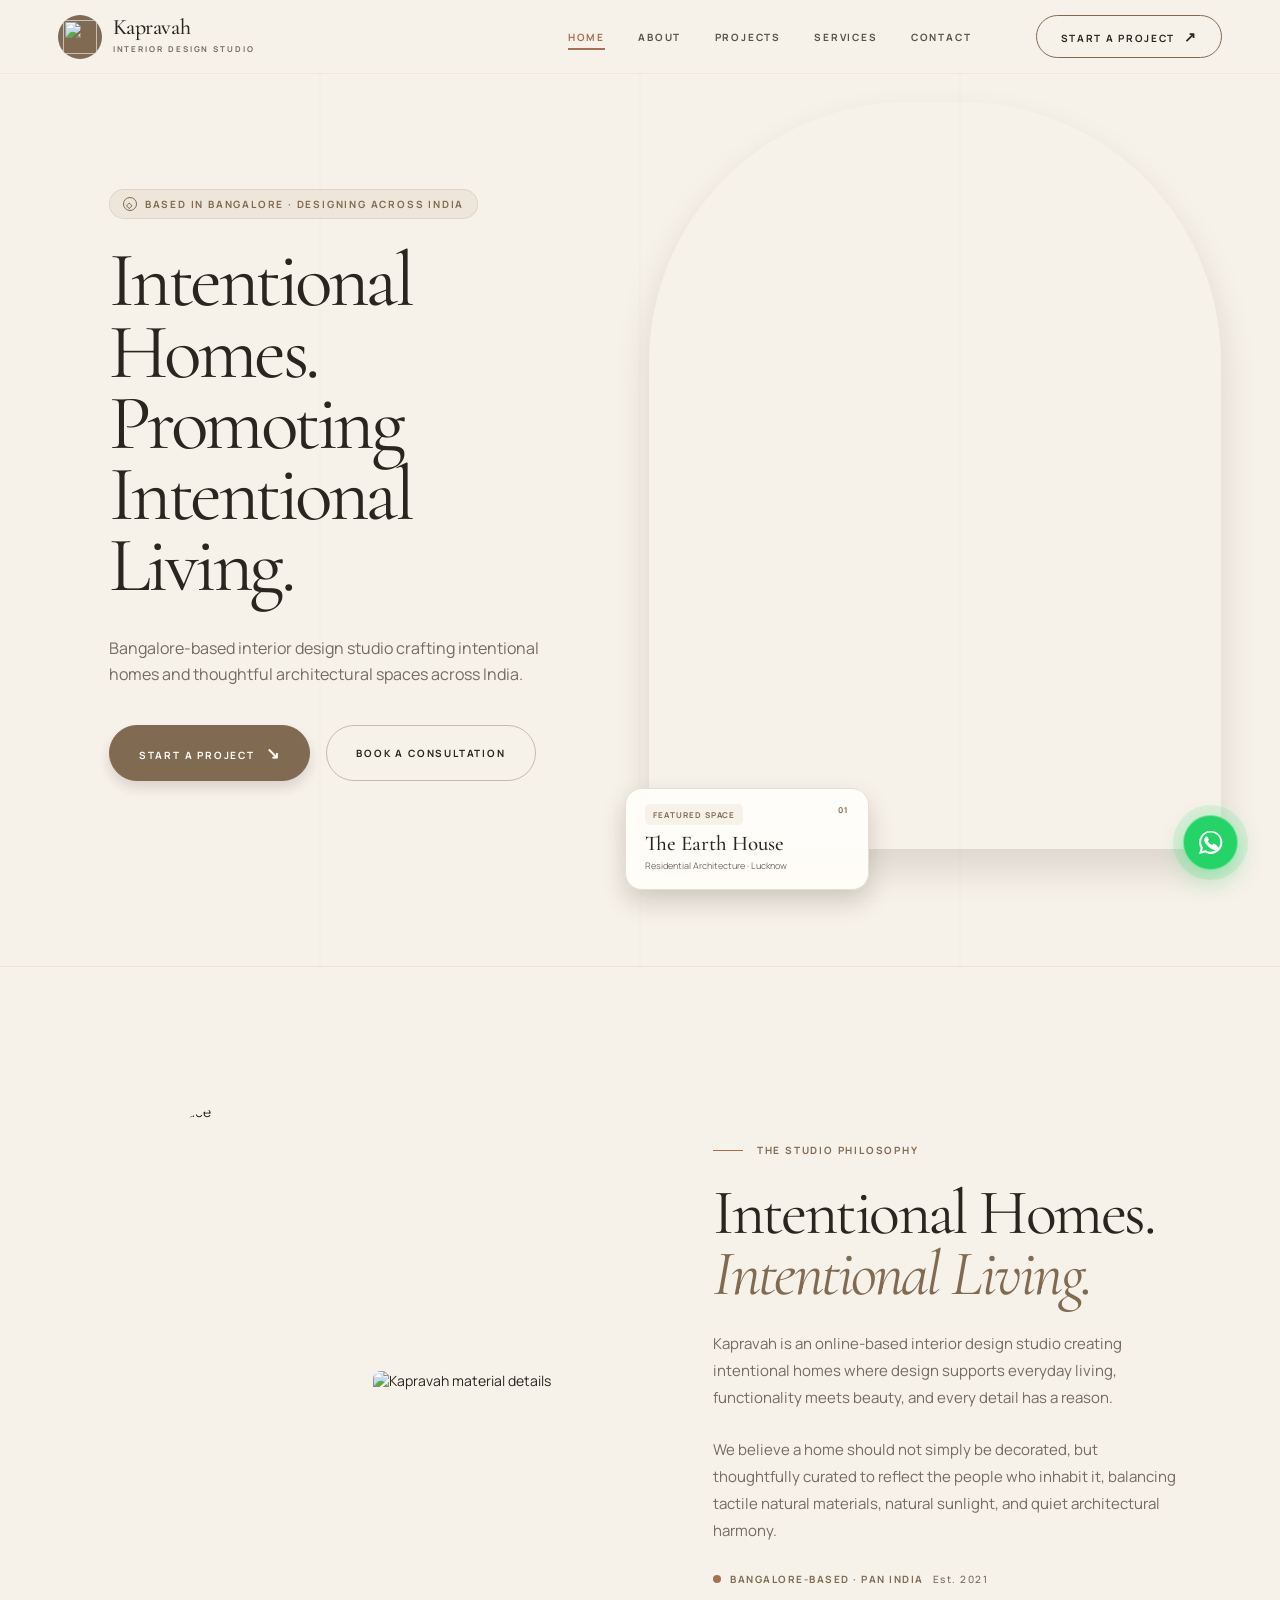
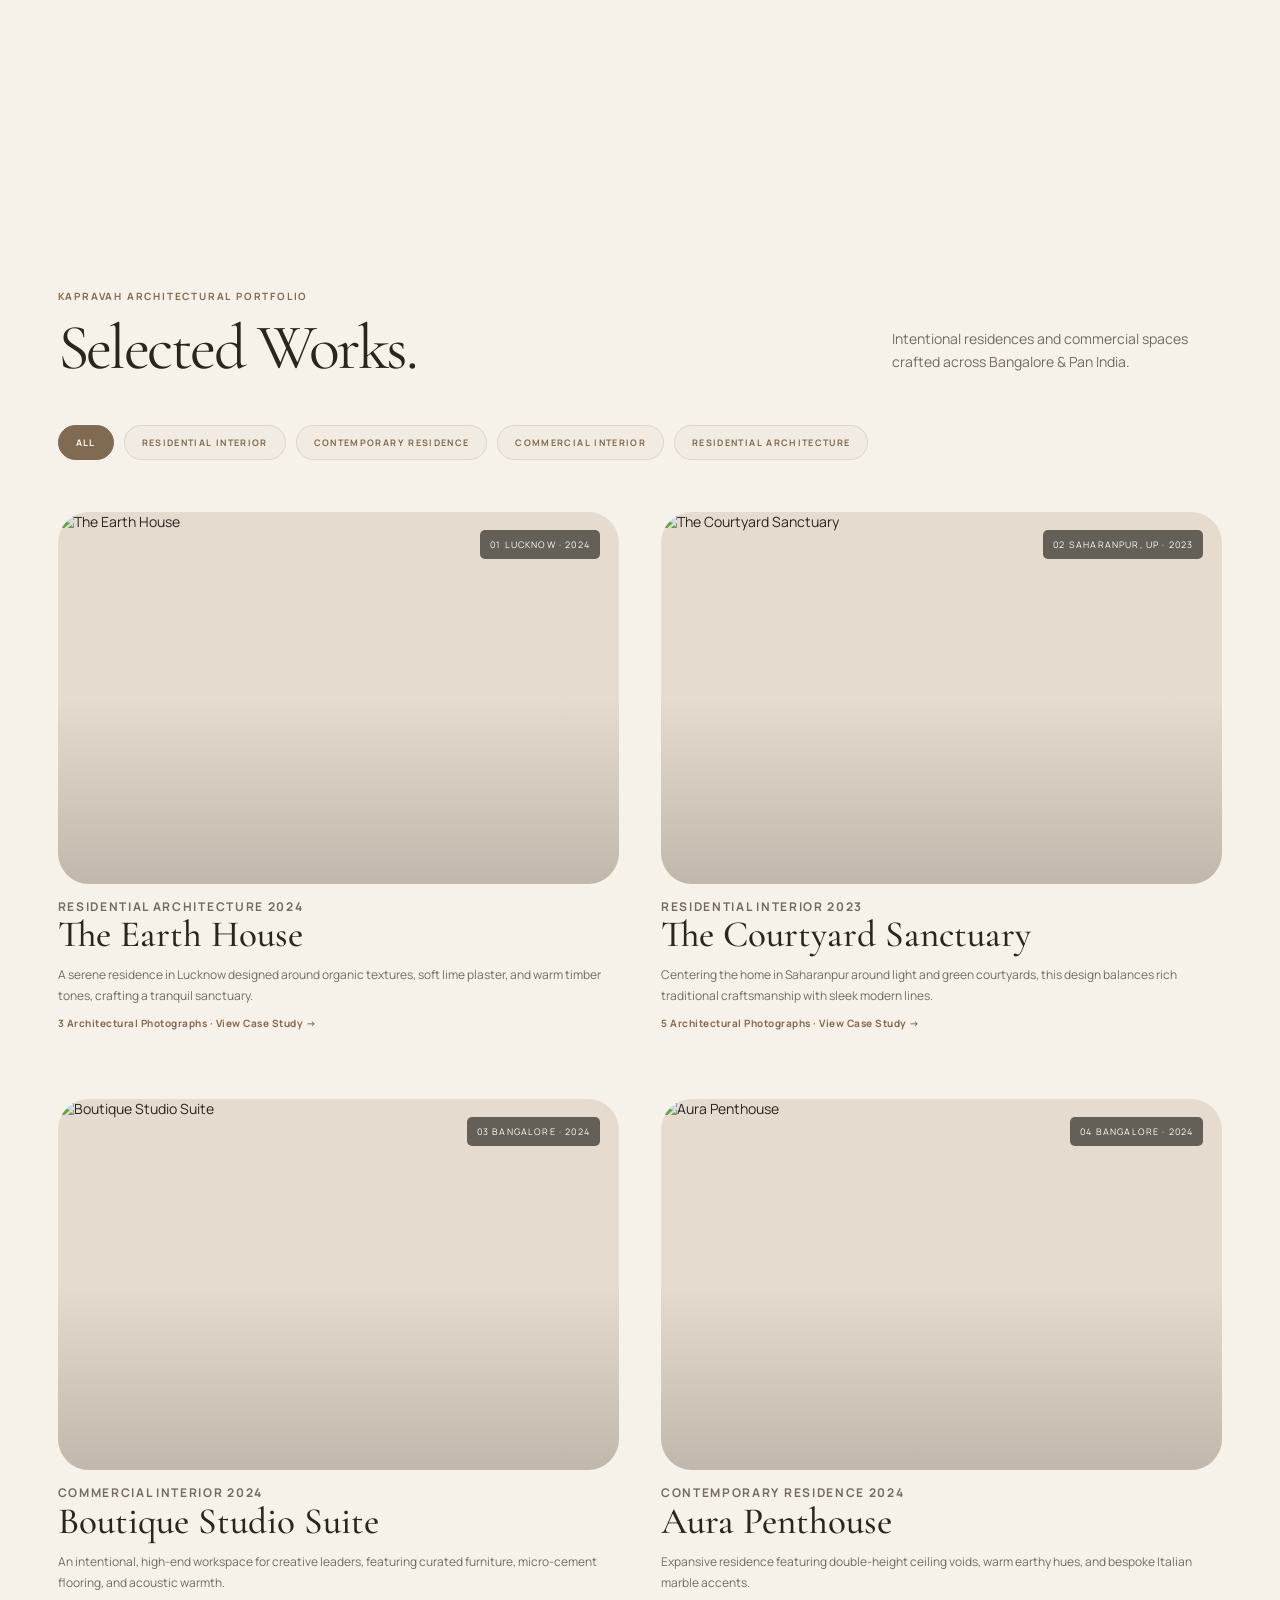
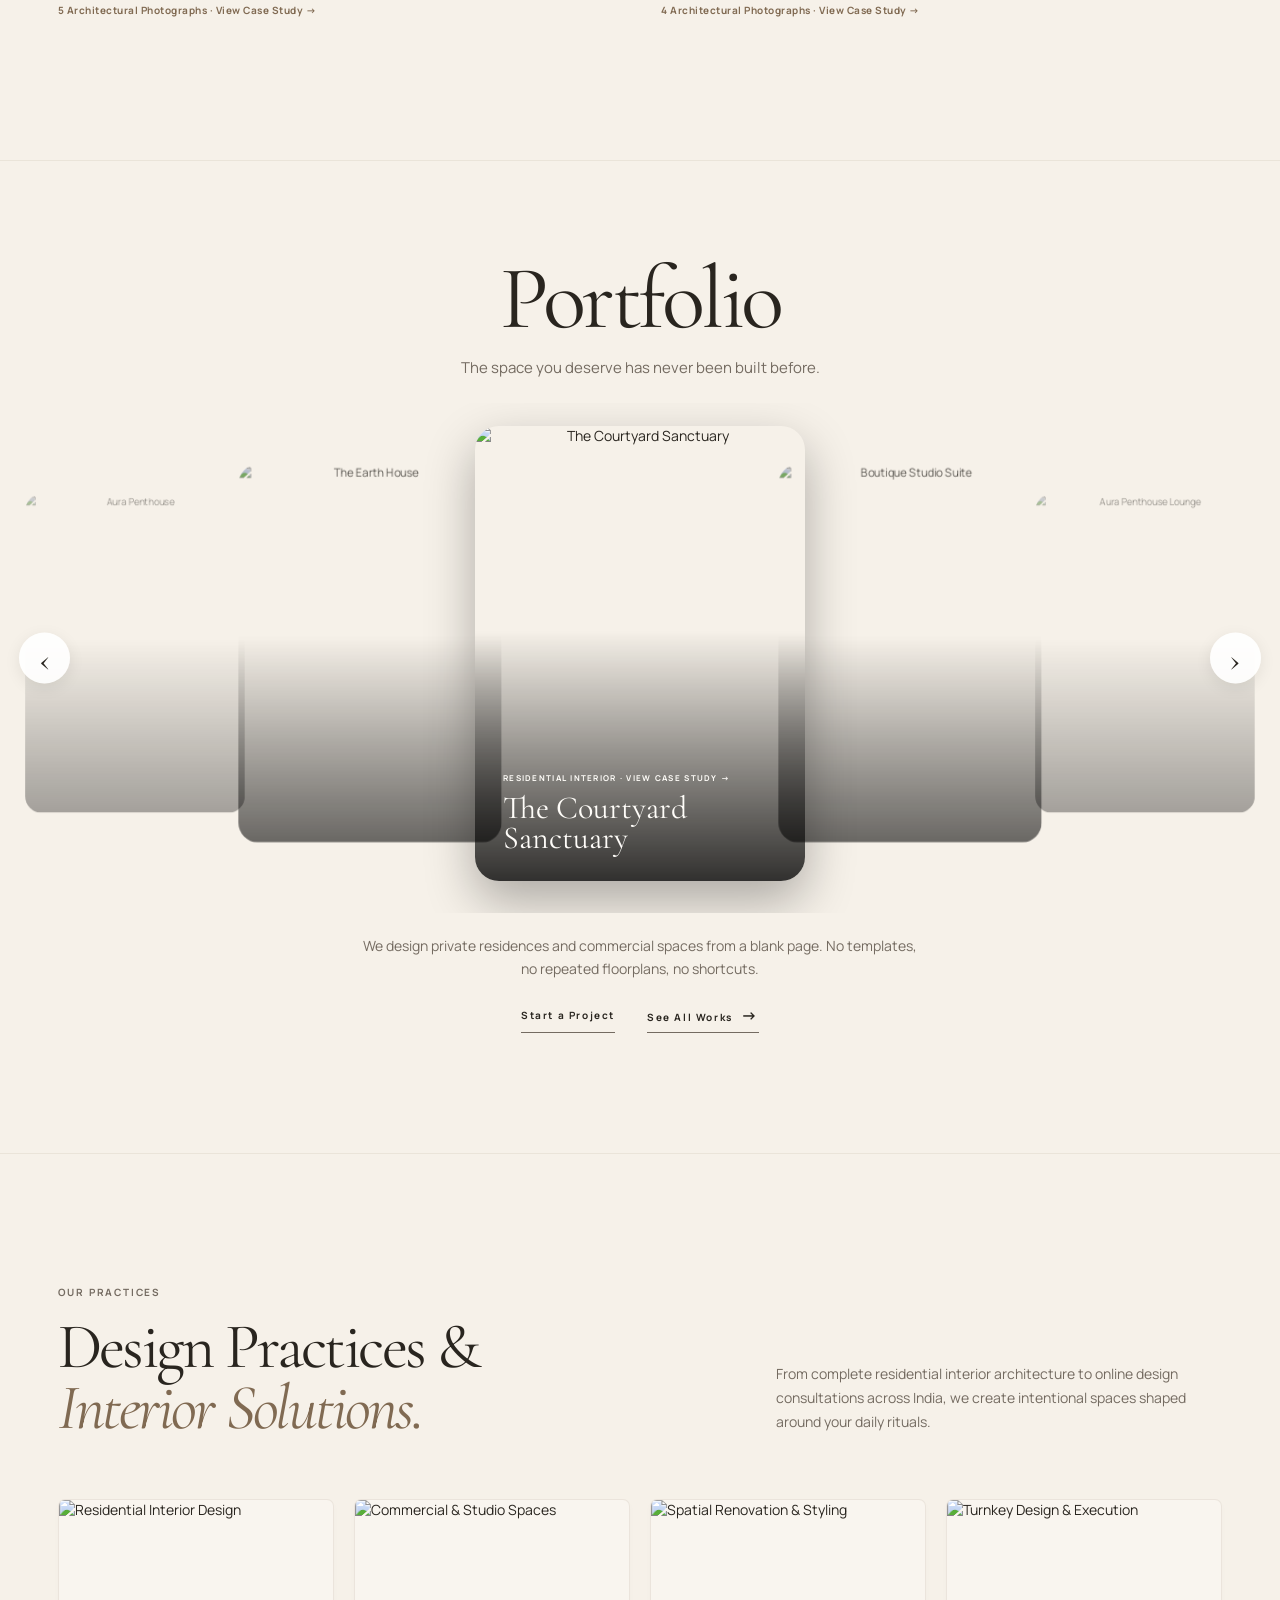
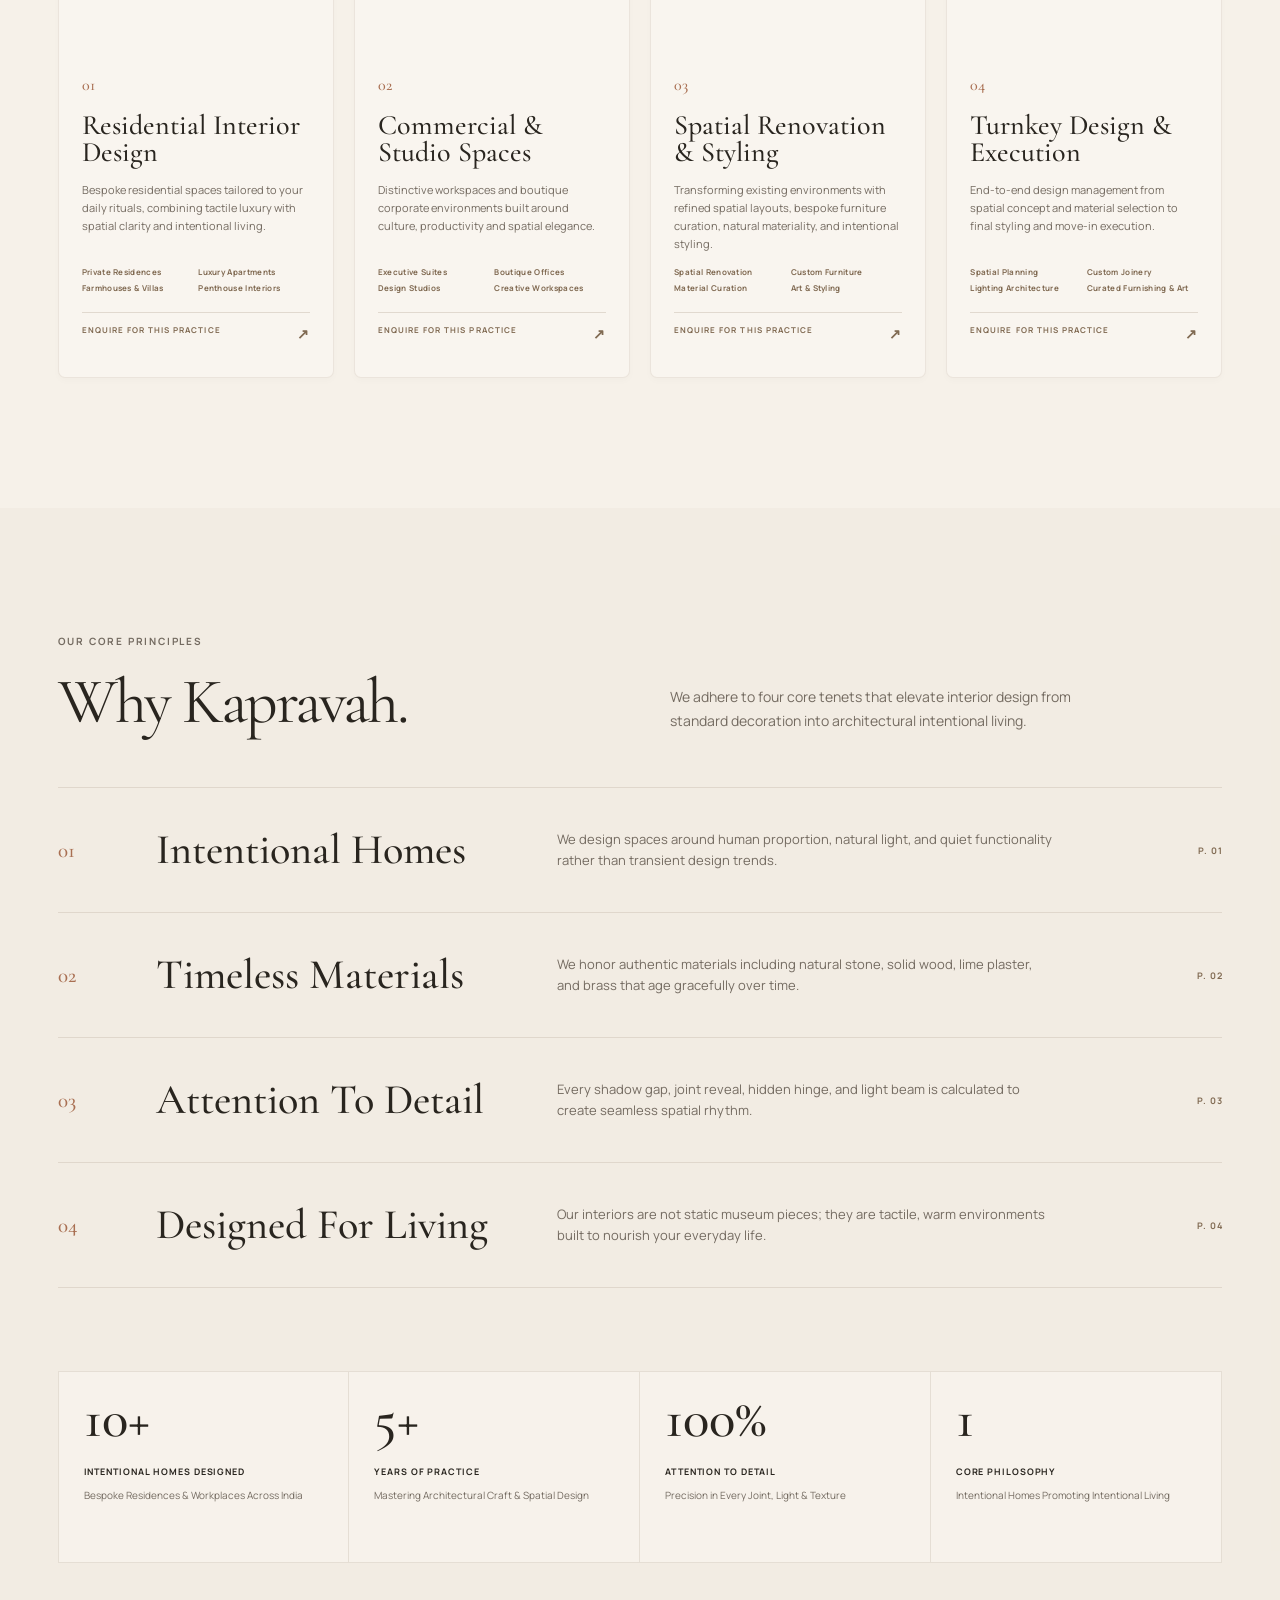
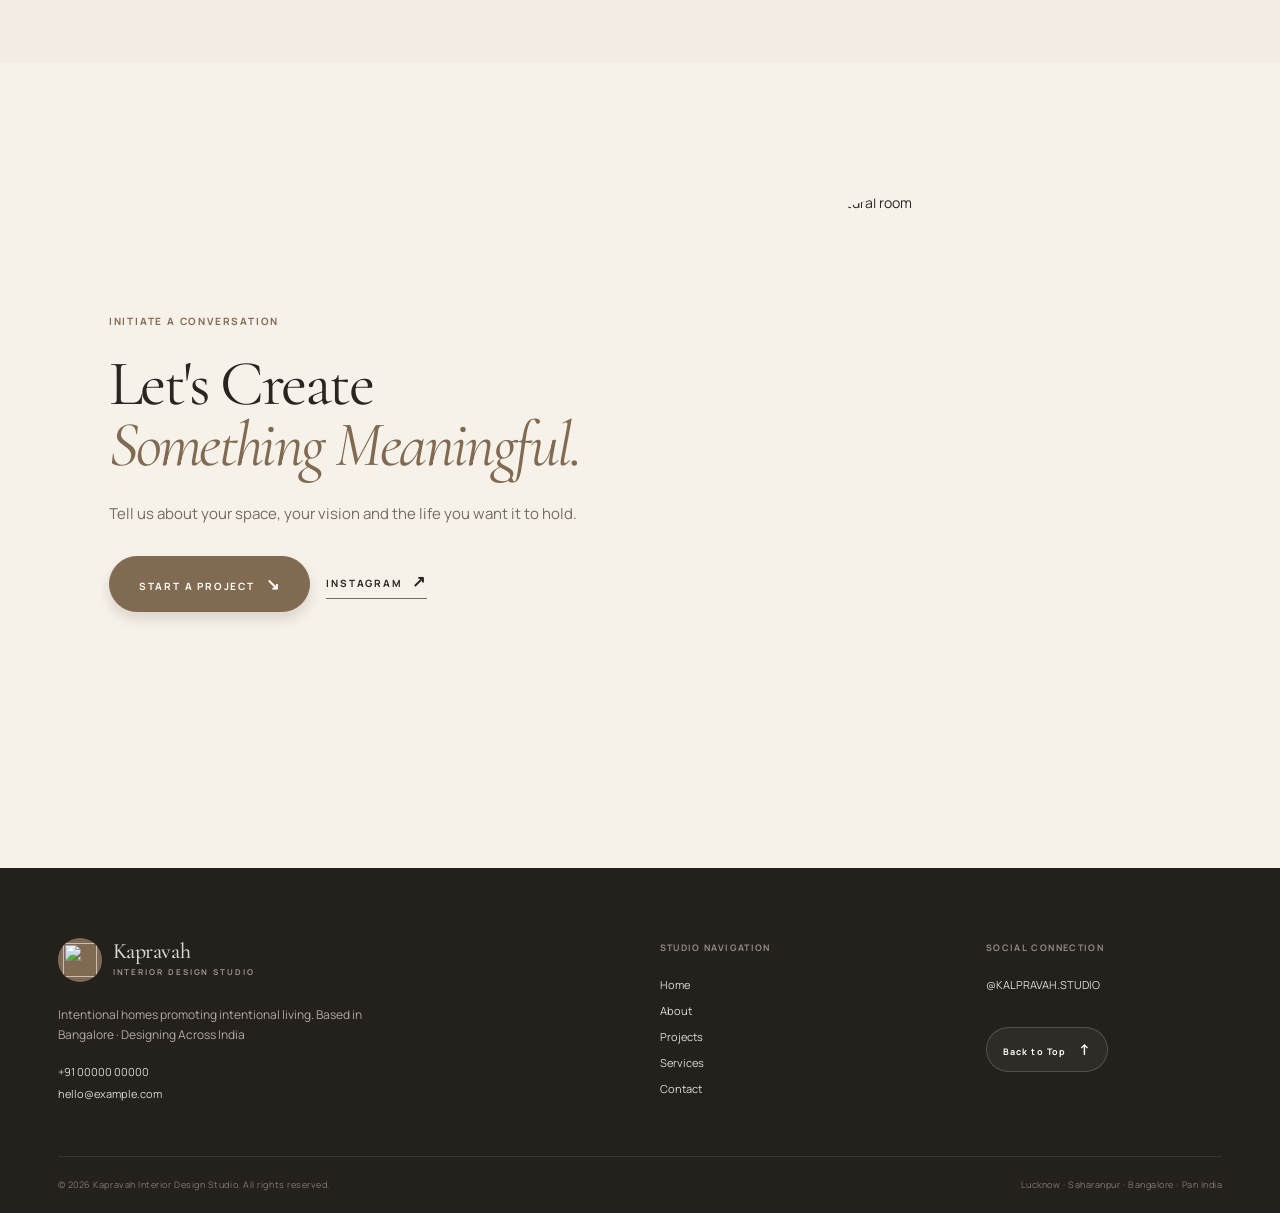
==== index.html @ c7bdce27 "First commit" ====
<!doctype html>
<html lang="en">
  <head>
    <meta charset="UTF-8" />
    <meta name="viewport" content="width=device-width, initial-scale=1.0" />
    <meta name="description" content="An editorial interior-design studio website." />
    <title>Kapravah Studio — Interior Design Studio</title>
    <link rel="preconnect" href="https://fonts.googleapis.com" />
    <link rel="preconnect" href="https://fonts.gstatic.com" crossorigin />
    <link href="https://fonts.googleapis.com/css2?family=Cormorant+Garamond:ital,wght@0,300;0,400;0,500;0,600;1,400;1,500&family=Manrope:wght@300;400;500;600;700&display=swap" rel="stylesheet" />
    <link rel="stylesheet" href="styles.css" />
  </head>
  <body>
    <div class="intro-screen" aria-hidden="true">
      <span class="intro-kicker">INTERIOR DESIGN STUDIO</span>
      <div class="intro-center">
        <h1>Kapravah <em>Studio</em></h1>
        <div class="intro-counter"><span>00</span><sup>%</sup></div>
        <div class="intro-line"></div>
        <p>INTENTIONAL HOMES PROMOTING INTENTIONAL LIVING.</p>
      </div>
      <span class="intro-location">BANGALORE-BASED · PAN INDIA</span>
      <span class="intro-year">© 2026</span>
    </div>

    <button class="whatsapp" type="button" aria-label="Open WhatsApp placeholder" data-placeholder="WhatsApp">
      <span class="whatsapp-tip">Chat on WhatsApp</span>
      <span class="whatsapp-pulse"></span>
      <svg viewBox="0 0 32 32" aria-hidden="true"><path d="M16 3.2a12.6 12.6 0 0 0-10.8 19l-1.8 6.6 6.8-1.8A12.7 12.7 0 1 0 16 3.2Zm0 22.9c-1.8 0-3.5-.5-5-1.4l-.4-.2-4 1 1.1-3.8-.3-.4a10.6 10.6 0 1 1 8.6 4.8Zm5.8-7.8c-.3-.2-1.8-.9-2-1s-.5-.2-.7.2-.8 1-1 1.1-.4.2-.7 0a8.5 8.5 0 0 1-2.5-1.5 9.3 9.3 0 0 1-1.7-2.2c-.2-.3 0-.5.1-.6l.5-.6c.2-.2.2-.4.3-.6 0-.2 0-.5-.1-.7l-1-2.3c-.3-.7-.6-.6-.8-.6h-.7c-.3 0-.7.1-1 .5-.4.4-1.4 1.3-1.4 3.2s1.4 3.7 1.6 4c.2.2 2.8 4.3 6.8 6 1 .4 1.7.7 2.3.9 1 .3 1.8.2 2.5.1.8-.1 1.8-.8 2-1.5.3-.7.3-1.3.2-1.5 0-.2-.2-.3-.5-.4Z"/></svg>
    </button>

    <header class="site-header" id="home">
      <a class="brand" href="#home" aria-label="Kapravah Studio home">
        <span class="brand-mark"><img src="https://kalpravah-ali.vercel.app/logo-cream-transparent.png" alt="" /></span>
        <span><strong>Kapravah</strong><small>INTERIOR DESIGN STUDIO</small></span>
      </a>
      <nav class="desktop-nav" aria-label="Main navigation">
        <a class="active" href="#home">HOME</a>
        <a href="#studio">ABOUT</a>
        <a href="#projects">PROJECTS</a>
        <a href="#services">SERVICES</a>
        <a href="#contact">CONTACT</a>
      </nav>
      <button class="header-cta desktop-cta" type="button" data-scroll="contact">START A PROJECT <span>↗</span></button>
      <button class="menu-toggle" type="button" aria-expanded="false" aria-controls="mobile-menu"><span></span><span></span><span></span><i>Menu</i></button>
    </header>

    <aside class="mobile-menu" id="mobile-menu" aria-hidden="true">
      <div class="mobile-menu-top">
        <a class="brand" href="#home" data-close-menu aria-label="Kapravah Studio home">
          <span class="brand-mark"><img src="https://kalpravah-ali.vercel.app/logo-cream-transparent.png" alt="" /></span>
          <span><strong>Kapravah</strong><small>INTERIOR DESIGN STUDIO</small></span>
        </a>
        <button class="drawer-cta" type="button" data-scroll="contact" data-close-menu>START A PROJECT <span>↗</span></button>
        <button class="menu-close" type="button" aria-label="Close navigation menu">×</button>
      </div>
      <nav aria-label="Mobile navigation">
        <a href="#home" data-close-menu>HOME</a>
        <a href="#studio" data-close-menu>ABOUT</a>
        <a href="#projects" data-close-menu>PROJECTS</a>
        <a href="#services" data-close-menu>SERVICES</a>
        <a href="#contact" data-close-menu>CONTACT</a>
      </nav>
      <button class="mobile-project" type="button" data-scroll="contact" data-close-menu>START A PROJECT</button>
    </aside>

    <main>
      <section class="hero section-grid">
        <div class="hero-copy reveal">
          <p class="eyebrow compass">BASED IN BANGALORE · DESIGNING ACROSS INDIA</p>
          <h1><span>Intentional Homes.</span><span>Promoting</span><span>Intentional Living.</span></h1>
          <p class="body-copy">Bangalore-based interior design studio crafting intentional homes and thoughtful architectural spaces across India.</p>
          <div class="hero-actions">
            <button class="button button-solid" type="button" data-scroll="contact">START A PROJECT <span>↘</span></button>
            <button class="button button-outline" type="button" data-scroll="projects">BOOK A CONSULTATION</button>
          </div>
        </div>
        <div class="hero-photo reveal">
          <img src="https://kalpravah-ali.vercel.app/product/p4.jpg" alt="An elegant warm interior" />
          <div class="feature-chip">
            <div><span>FEATURED SPACE</span><b>01</b></div>
            <strong>The Earth House</strong>
            <small>Residential Architecture · Lucknow</small>
          </div>
        </div>
      </section>

      <section class="studio section-grid" id="studio">
        <div class="studio-images reveal">
          <img class="studio-main" src="https://kalpravah-ali.vercel.app/product/p1-1.jpg" alt="Kapravah living space" />
          <img class="studio-detail" src="https://kalpravah-ali.vercel.app/product/p1-2.jpg" alt="Kapravah material details" />
        </div>
        <div class="studio-copy reveal">
          <p class="section-kicker"><i></i> THE STUDIO PHILOSOPHY</p>
          <h2>Intentional Homes.<br /><em>Intentional Living.</em></h2>
          <p>Kapravah is an online-based interior design studio creating intentional homes where design supports everyday living, functionality meets beauty, and every detail has a reason.</p>
          <p>We believe a home should not simply be decorated, but thoughtfully curated to reflect the people who inhabit it, balancing tactile natural materials, natural sunlight, and quiet architectural harmony.</p>
          <span class="studio-meta"><i></i> BANGALORE-BASED · PAN INDIA <b>Est. 2021</b></span>
        </div>
      </section>

      <section class="projects" id="projects">
        <div class="section-heading reveal">
          <div>
            <p class="section-kicker">KAPRAVAH ARCHITECTURAL PORTFOLIO</p>
            <h2>Selected Works.</h2>
          </div>
          <p>Intentional residences and commercial spaces crafted across Bangalore &amp; Pan India.</p>
        </div>
        <div class="filters reveal" role="group" aria-label="Filter selected works">
          <button class="active" type="button" data-filter="all">ALL</button>
          <button type="button" data-filter="residential">RESIDENTIAL INTERIOR</button>
          <button type="button" data-filter="contemporary">CONTEMPORARY RESIDENCE</button>
          <button type="button" data-filter="commercial">COMMERCIAL INTERIOR</button>
          <button type="button" data-filter="architecture">RESIDENTIAL ARCHITECTURE</button>
        </div>
        <div class="projects-grid" id="projects-grid" aria-live="polite"></div>
      </section>

      <section class="portfolio" aria-label="Portfolio carousel">
        <div class="portfolio-title reveal">
          <h2>Portfolio</h2>
          <p>The space you deserve has never been built before.</p>
        </div>
        <div class="carousel reveal">
          <button class="carousel-arrow prev" type="button" aria-label="Previous photo">‹</button>
          <div class="carousel-stage" id="carousel-stage"></div>
          <button class="carousel-arrow next" type="button" aria-label="Next photo">›</button>
        </div>
        <div class="portfolio-copy reveal">
          <p>We design private residences and commercial spaces from a blank page. No templates,<br class="desktop-break" /> no repeated floorplans, no shortcuts.</p>
          <div><button type="button" data-scroll="contact">Start a Project</button><button type="button" data-scroll="projects">See All Works <span>→</span></button></div>
        </div>
      </section>

      <section class="services" id="services">
        <div class="services-intro reveal">
          <p class="section-kicker">OUR PRACTICES</p>
          <h2>Design Practices &amp;<br /><em>Interior Solutions.</em></h2>
          <p>From complete residential interior architecture to online design consultations across India, we create intentional spaces shaped around your daily rituals.</p>
        </div>
        <div class="services-grid" id="services-grid"></div>
      </section>

      <section class="principles">
        <div class="principles-head reveal">
          <p class="section-kicker">OUR CORE PRINCIPLES</p>
          <h2>Why Kapravah.</h2>
          <p>We adhere to four core tenets that elevate interior design from standard decoration into architectural intentional living.</p>
        </div>
        <div class="principle-list" id="principle-list"></div>
        <div class="stats reveal">
          <div><b>10+</b><span>INTENTIONAL HOMES DESIGNED</span><p>Bespoke Residences &amp; Workplaces Across India</p></div>
          <div><b>5+</b><span>YEARS OF PRACTICE</span><p>Mastering Architectural Craft &amp; Spatial Design</p></div>
          <div><b>100%</b><span>ATTENTION TO DETAIL</span><p>Precision in Every Joint, Light &amp; Texture</p></div>
          <div><b>1</b><span>CORE PHILOSOPHY</span><p>Intentional Homes Promoting Intentional Living</p></div>
        </div>
      </section>

      <section class="contact section-grid" id="contact">
        <div class="contact-copy reveal">
          <p class="section-kicker">INITIATE A CONVERSATION</p>
          <h2>Let's Create<br /><em>Something Meaningful.</em></h2>
          <p>Tell us about your space, your vision and the life you want it to hold.</p>
          <div class="contact-actions"><button class="button button-solid" type="button" data-placeholder="project enquiry">START A PROJECT <span>↘</span></button><a href="#home">INSTAGRAM <span>↗</span></a></div>
        </div>
        <div class="contact-image reveal"><img src="https://kalpravah-ali.vercel.app/product/p4.jpg" alt="Kapravah architectural room" /></div>
      </section>
    </main>

    <footer>
      <div class="footer-top">
        <div class="footer-brand">
          <a class="brand" href="#home"><span class="brand-mark"><img src="https://kalpravah-ali.vercel.app/logo-cream-transparent.png" alt="" /></span><span><strong>Kapravah</strong><small>INTERIOR DESIGN STUDIO</small></span></a>
          <p>Intentional homes promoting intentional living. Based in Bangalore · Designing Across India</p>
          <a href="tel:+910000000000">+91 00000 00000</a>
          <a href="mailto:hello@example.com">hello@example.com</a>
        </div>
        <div class="footer-nav"><p>STUDIO NAVIGATION</p><a href="#home">Home</a><a href="#studio">About</a><a href="#projects">Projects</a><a href="#services">Services</a><a href="#contact">Contact</a></div>
        <div class="footer-social"><p>SOCIAL CONNECTION</p><a href="#contact">@KALPRAVAH.STUDIO</a><button type="button" data-scroll="home">Back to Top <span>↑</span></button></div>
      </div>
      <div class="footer-bottom"><span>© 2026 Kapravah Interior Design Studio. All rights reserved.</span><span>Lucknow · Saharanpur · Bangalore · Pan India</span></div>
    </footer>

    <div class="toast" role="status" aria-live="polite">This is a placeholder for the enquiry integration.</div>
    <script src="script.js"></script>
  </body>
</html>
---- styles.css ----
:root {
  --paper: #f6f1e9;
  --ivory: #fffdf9;
  --ink: #29251f;
  --muted: #746b61;
  --taupe: #806a52;
  --clay: #a96f52;
  --line: #e7ddd0;
  --dark: #24201c;
  --sans: "Manrope", sans-serif;
  --serif: "Cormorant Garamond", serif;
}

* { box-sizing: border-box; }
html { scroll-behavior: smooth; }
body { margin: 0; color: var(--ink); background: var(--paper); font-family: var(--sans); font-size: 14px; }
body.menu-open { overflow: hidden; }
button, a { font: inherit; }
button { cursor: pointer; }
a { color: inherit; text-decoration: none; }
img { display: block; width: 100%; }

.intro-screen { background: var(--paper); position: fixed; z-index: 100; inset: 0; color: var(--ink); transition: opacity .6s ease, visibility .6s ease; }
.intro-screen.is-gone { opacity: 0; visibility: hidden; pointer-events: none; }
.intro-kicker, .intro-location, .intro-year { position: absolute; color: var(--muted); font-size: 10px; letter-spacing: .22em; font-weight: 700; }
.intro-kicker { top: 9%; right: 6%; }
.intro-location { bottom: 7%; left: 6%; }
.intro-year { bottom: 7%; right: 6%; }
.intro-center { position: absolute; left: 50%; top: 49%; width: 500px; text-align: center; transform: translate(-50%, -50%); }
.intro-center h1 { margin: 0 0 48px; font: 400 clamp(44px, 5vw, 78px)/1 var(--serif); }
.intro-center h1 em { color: var(--taupe); }
.intro-counter { margin-bottom: 36px; font-family: var(--serif); }
.intro-counter span { font-size: clamp(56px, 5vw, 84px); line-height: 0; }
.intro-counter sup { font-size: 28px; color: var(--taupe); }
.intro-line { width: 55%; height: 1px; margin: 0 auto 24px; background: var(--line); }
.intro-center p { font-size: 10px; letter-spacing: .2em; font-weight: 700; }

.site-header { position: sticky; top: 0; z-index: 40; display: flex; align-items: center; justify-content: space-between; min-height: 74px; padding: 14px max(4.5vw, 24px); border-bottom: 1px solid rgba(231,221,208,.55); background: rgba(246,241,233,.86); backdrop-filter: blur(14px); }
.brand { display: inline-flex; align-items: center; gap: 11px; min-width: max-content; }
.brand-mark { width: 44px; height: 44px; padding: 5px; overflow: hidden; border-radius: 50%; background: var(--taupe); }
.brand-mark img { height: 100%; object-fit: contain; }
.brand strong { display: block; font: 500 22px/.8 var(--serif); letter-spacing: -.02em; }
.brand small { display: block; margin-top: 6px; color: var(--muted); font-size: 8px; font-weight: 700; letter-spacing: .24em; white-space: nowrap; }
.desktop-nav { display: flex; align-items: center; gap: clamp(20px, 2.6vw, 42px); margin-left: auto; margin-right: clamp(25px, 5vw, 76px); }
.desktop-nav a { position: relative; padding: 6px 0; color: rgba(41,37,31,.78); font-size: 10px; font-weight: 700; letter-spacing: .18em; }
.desktop-nav a::after { position: absolute; right: 0; bottom: 0; left: 0; height: 1.5px; content: ""; background: var(--clay); transform: scaleX(0); transform-origin: left; transition: transform .25s; }
.desktop-nav a:hover, .desktop-nav a.active { color: var(--clay); }
.desktop-nav a:hover::after, .desktop-nav a.active::after { transform: scaleX(1); }
.header-cta, .drawer-cta { border: 1px solid var(--taupe); border-radius: 999px; padding: 11px 24px; background: transparent; color: var(--ink); font-size: 10px; font-weight: 700; letter-spacing: .17em; transition: .25s ease; }
.header-cta:hover, .drawer-cta:hover { color: var(--ivory); background: var(--taupe); }
.header-cta span, .drawer-cta span { margin-left: 5px; font-size: 14px; }
.menu-toggle { display: none; width: 35px; padding: 5px 0; border: 0; background: none; }
.menu-toggle span { display: block; width: 20px; height: 2px; margin: 4px auto; background: var(--ink); transition: .25s; }
.menu-toggle i { display: none; }

.mobile-menu { position: fixed; z-index: 60; inset: 0; display: flex; flex-direction: column; padding: 24px; background: rgba(246,241,233,.98); transform: translateY(-105%); transition: transform .45s cubic-bezier(.2,.8,.2,1); }
.mobile-menu.open { transform: none; }
.mobile-menu-top { display: flex; align-items: center; justify-content: space-between; }
.mobile-menu .brand-mark { width: 43px; height: 43px; }
.mobile-menu .brand strong { font-size: 21px; }
.mobile-menu .drawer-cta { display: none; margin-left: auto; margin-right: 30px; }
.menu-close { width: 42px; height: 42px; border: 1px solid rgba(128,106,82,.5); border-radius: 50%; background: transparent; color: var(--taupe); font: 300 38px/32px var(--serif); }
.mobile-menu nav { display: grid; gap: 18px; padding: 34px 0 22px; }
.mobile-menu nav a { color: var(--muted); font-size: 14px; font-weight: 700; letter-spacing: .18em; }
.mobile-menu nav a:first-child { color: var(--clay); }
.mobile-project { width: 100%; margin-top: 0; border: 0; border-radius: 999px; padding: 14px; color: var(--ivory); background: var(--taupe); font-size: 10px; font-weight: 700; letter-spacing: .17em; }

.whatsapp { position: fixed; z-index: 45; right: 42px; bottom: 30px; display: grid; width: 55px; height: 55px; place-items: center; border: 1px solid rgba(255,255,255,.4); border-radius: 50%; background: #25d366; color: #fff; box-shadow: 0 9px 25px rgba(37,211,102,.35); transition: transform .2s; }
.whatsapp:hover { transform: scale(1.08); }
.whatsapp svg { position: relative; z-index: 1; width: 29px; fill: currentColor; }
.whatsapp-pulse { position: absolute; inset: -11px; z-index: -1; border-radius: 50%; background: rgba(37,211,102,.13); animation: pulse 2s infinite; }
.whatsapp-tip { position: absolute; right: 68px; width: max-content; padding: 8px 12px; border-radius: 99px; background: var(--ink); color: var(--ivory); font-size: 10px; opacity: 0; pointer-events: none; transform: translateX(10px); transition: .2s; }
.whatsapp:hover .whatsapp-tip { opacity: 1; transform: none; }
@keyframes pulse { 50% { transform: scale(.9); opacity: .25; } }

main { overflow: clip; }
.section-grid { position: relative; display: grid; grid-template-columns: minmax(0, 1fr) minmax(370px, .9fr); gap: clamp(54px, 7vw, 130px); max-width: 1440px; margin: auto; padding-right: max(4.5vw, 24px); padding-left: max(4.5vw, 24px); }
.hero { grid-template-columns: minmax(0, .875fr) minmax(370px, 1fr); min-height: calc(100vh - 74px); padding-top: 28px; padding-bottom: 98px; align-items: center; background-image: linear-gradient(90deg, transparent 24.95%, rgba(128,106,82,.08) 25%, transparent 25.05%, transparent 49.95%, rgba(128,106,82,.08) 50%, transparent 50.05%, transparent 74.95%, rgba(128,106,82,.08) 75%, transparent 75.05%); }
.hero-copy { padding-left: max(0px, 4vw); }
.eyebrow, .section-kicker { margin: 0 0 26px; color: var(--taupe); font-size: 10px; font-weight: 700; letter-spacing: .18em; }
.compass { display: inline-flex; align-items: center; gap: 8px; padding: 7px 13px; border: 1px solid rgba(128,106,82,.15); border-radius: 99px; background: rgba(237,228,216,.8); }
.compass::before { display: inline-grid; width: 12px; height: 12px; place-items: center; border: 1px solid var(--taupe); border-radius: 50%; content: "◇"; font-size: 8px; }
.hero h1 { max-width: 640px; margin: 0 0 34px; font: 400 clamp(58px, 6.1vw, 100px)/.91 var(--serif); letter-spacing: -.045em; }
.hero h1 span { display: block; }
@media (min-width: 701px) { .hero h1 span:first-child { max-width: 355px; } .hero h1 span:last-child { max-width: 410px; } }
.body-copy { max-width: 470px; margin: 0 0 37px; color: var(--muted); font-size: 16px; line-height: 1.65; }
.hero-actions, .contact-actions { display: flex; flex-wrap: wrap; gap: 16px; }
.button { border-radius: 99px; padding: 16px 29px; font-size: 10px; font-weight: 700; letter-spacing: .18em; transition: .25s ease; }
.button-solid { border: 1px solid var(--taupe); background: var(--taupe); color: var(--ivory); box-shadow: 0 7px 12px rgba(60,43,30,.14); }
.button-solid:hover { background: var(--clay); border-color: var(--clay); transform: translateY(-2px); }
.button span { margin-left: 7px; font-size: 16px; }
.button-outline { border: 1px solid rgba(128,106,82,.4); background: transparent; color: var(--ink); }
.button-outline:hover { border-color: var(--taupe); background: rgba(237,228,216,.55); }
.hero-photo { position: relative; max-width: 572px; margin: 0; padding-bottom: 19px; }
.hero-photo > img { height: min(83vh, 750px); min-height: 520px; object-fit: cover; border-radius: 260px 260px 0 0; box-shadow: 0 20px 37px rgba(50,33,19,.13); }
.feature-chip { position: absolute; z-index: 2; bottom: -22px; left: -24px; width: 244px; padding: 15px 19px 17px; border: 1px solid var(--line); border-radius: 17px; background: rgba(255,253,249,.96); box-shadow: 0 12px 24px rgba(48,35,24,.18); }
.feature-chip > div { display: flex; justify-content: space-between; color: var(--taupe); font-size: 8px; font-weight: 700; letter-spacing: .12em; }
.feature-chip > div span { padding: 5px 8px; border-radius: 5px; background: var(--paper); }
.feature-chip strong { display: block; margin-top: 8px; font: 500 21px/1 var(--serif); }
.feature-chip small { display: block; margin-top: 5px; color: var(--muted); font-size: 9px; }

.studio { padding-top: 135px; padding-bottom: 132px; border-top: 1px solid rgba(128,106,82,.11); align-items: center; }
.studio-images { position: relative; min-height: 525px; padding: 0 60px 0 0; }
.studio-main { width: 83%; height: 505px; object-fit: cover; border-radius: 210px 210px 0 0; }
.studio-detail { position: absolute; right: 0; bottom: 0; width: 45%; height: 260px; border: 4px solid var(--paper); border-radius: 12px; object-fit: cover; }
.studio-copy { padding-right: max(0px, 3vw); }
.section-kicker i { display: inline-block; width: 30px; height: 1px; margin: 0 10px 3px 0; background: var(--clay); }
h2 { margin: 0; font: 400 clamp(48px, 5vw, 76px)/.95 var(--serif); letter-spacing: -.04em; }
h2 em { color: var(--taupe); }
.studio-copy > p:not(.section-kicker) { max-width: 610px; margin: 25px 0 0; color: var(--muted); font-size: 15px; line-height: 1.8; }
.studio-meta { display: flex; align-items: center; gap: 9px; margin-top: 28px; color: var(--taupe); font-size: 10px; font-weight: 700; letter-spacing: .15em; }
.studio-meta i { width: 8px; height: 8px; border-radius: 50%; background: var(--clay); }
.studio-meta b { color: var(--muted); font-weight: 500; }

.projects { max-width: 1440px; margin: auto; padding: 130px max(4.5vw, 24px) 140px; }
.section-heading { display: flex; align-items: end; justify-content: space-between; gap: 34px; margin-bottom: 46px; }
.section-heading .section-kicker { margin-bottom: 15px; }
.section-heading > p { max-width: 330px; margin: 0 0 6px; color: var(--muted); font-size: 14px; line-height: 1.65; }
.filters { display: flex; gap: 10px; margin-bottom: 47px; overflow: auto; padding-bottom: 5px; scrollbar-width: none; }
.filters::-webkit-scrollbar { display: none; }
.filters button { flex: none; border: 1px solid rgba(128,106,82,.17); border-radius: 99px; padding: 10px 17px; background: rgba(237,228,216,.45); color: var(--taupe); font-size: 9px; font-weight: 700; letter-spacing: .15em; transition: .25s; }
.filters button:hover, .filters button.active { border-color: var(--taupe); background: var(--taupe); color: var(--ivory); }
.projects-grid { display: grid; grid-template-columns: repeat(2, 1fr); gap: 65px 42px; }
.project-card { min-width: 0; animation: appear .35s ease both; }
.project-image { position: relative; aspect-ratio: 16/10.6; overflow: hidden; border-radius: 31px; background: #e5dccf; }
.project-image::after { position: absolute; inset: 0; content: ""; background: linear-gradient(to top, rgba(30,24,18,.46), transparent 50%); opacity: .4; transition: .3s; }
.project-image img { height: 100%; object-fit: cover; transition: transform .7s; }
.project-card:hover .project-image img { transform: scale(1.04); }
.project-card:hover .project-image::after { opacity: .75; }
.project-number { position: absolute; z-index: 1; top: 18px; right: 19px; padding: 8px 10px; border-radius: 5px; background: rgba(41,37,31,.68); color: var(--ivory); font-size: 9px; letter-spacing: .13em; }
.project-type { margin: 19px 0 11px; color: var(--taupe); font-size: 9px; font-weight: 700; letter-spacing: .14em; }
.project-card h3 { margin: 0; font: 500 clamp(30px, 2.9vw, 44px)/.95 var(--serif); }
.project-card > p { max-width: 590px; margin: 13px 0 0; color: var(--muted); font-size: 12px; line-height: 1.7; }
.project-card > p span { display: inline-block; margin: 9px 0 0; color: var(--taupe); font-size: 10px; font-weight: 700; letter-spacing: .05em; }

.portfolio { padding: 95px 0 120px; border-top: 1px solid rgba(128,106,82,.1); text-align: center; }
.portfolio-title h2 { font-size: clamp(60px, 7vw, 112px); }
.portfolio-title p { margin: 16px 0 0; color: var(--muted); font-size: 15px; }
.carousel { position: relative; max-width: 1290px; height: 510px; margin: 25px auto 0; perspective: 1200px; }
.carousel-stage { position: relative; width: 100%; height: 100%; overflow: hidden; }
.slide { position: absolute; top: 23px; left: 50%; width: 330px; height: 455px; overflow: hidden; border-radius: 24px; transform: translateX(-50%); transition: transform .65s cubic-bezier(.2,.7,.2,1), opacity .5s, filter .5s; }
.slide img { height: 100%; object-fit: cover; }
.slide::after { position: absolute; inset: 0; content: ""; background: linear-gradient(to top, rgba(0,0,0,.8), transparent 55%); }
.slide.active { z-index: 4; box-shadow: 0 20px 50px rgba(0,0,0,.3); }
.slide.side-left { z-index: 2; opacity: .72; filter: brightness(.8); transform: translateX(calc(-50% - 270px)) scale(.83) rotateY(16deg); }
.slide.side-right { z-index: 2; opacity: .72; filter: brightness(.8); transform: translateX(calc(-50% + 270px)) scale(.83) rotateY(-16deg); }
.slide.far-left { z-index: 1; opacity: .42; filter: brightness(.7); transform: translateX(calc(-50% - 505px)) scale(.7) rotateY(18deg); }
.slide.far-right { z-index: 1; opacity: .42; filter: brightness(.7); transform: translateX(calc(-50% + 505px)) scale(.7) rotateY(-18deg); }
.slide.hidden { opacity: 0; pointer-events: none; transform: translateX(-50%) scale(.5); }
.slide-caption { position: absolute; z-index: 1; right: 0; bottom: 0; left: 0; padding: 28px; text-align: left; color: var(--ivory); opacity: 0; transform: translateY(10px); transition: .3s .15s; }
.slide.active .slide-caption { opacity: 1; transform: none; }
.slide-caption span { font-size: 8px; font-weight: 700; letter-spacing: .16em; }
.slide-caption h3 { margin: 8px 0 0; font: 400 32px/.95 var(--serif); }
.carousel-arrow { position: absolute; z-index: 10; top: 50%; display: grid; width: 51px; height: 51px; place-items: center; border: 0; border-radius: 50%; background: rgba(255,255,255,.9); color: var(--ink); box-shadow: 0 4px 16px rgba(0,0,0,.08); font: 400 38px/1 var(--serif); transform: translateY(-50%); transition: .2s; }
.carousel-arrow:hover { background: #fff; transform: translateY(-50%) scale(1.08); }
.carousel-arrow.prev { left: 1.5%; }
.carousel-arrow.next { right: 1.5%; }
.portfolio-copy { margin-top: 22px; }
.portfolio-copy p { margin: 0; color: var(--muted); font-size: 14px; line-height: 1.6; }
.portfolio-copy div { display: flex; justify-content: center; gap: 32px; margin-top: 24px; }
.portfolio-copy button { border: 0; border-bottom: 1px solid var(--muted); padding: 0 0 6px; background: transparent; color: var(--ink); font-size: 10px; font-weight: 700; letter-spacing: .16em; }
.portfolio-copy button span { margin-left: 5px; font-size: 16px; }

.services { max-width: 1440px; margin: auto; padding: 130px max(4.5vw, 24px); border-top: 1px solid rgba(128,106,82,.1); }
.services-intro { display: grid; grid-template-columns: 1.2fr .8fr; gap: 16px 50px; align-items: end; margin-bottom: 60px; }
.services-intro .section-kicker { grid-column: 1/-1; margin: 0; }
.services-intro > p { max-width: 450px; margin: 0 0 5px; color: var(--muted); line-height: 1.7; }
.services-grid { display: grid; grid-template-columns: repeat(4, 1fr); gap: 20px; }
.service-card { display: flex; flex-direction: column; min-height: 100%; overflow: hidden; border: 1px solid rgba(128,106,82,.12); border-radius: 7px; background: rgba(255,253,249,.37); box-shadow: 0 3px 7px rgba(66,47,30,.02); transition: .25s; }
.service-card:hover { box-shadow: 0 12px 24px rgba(66,47,30,.09); transform: translateY(-5px); }
.service-card img { aspect-ratio: 16/9; object-fit: cover; }
.service-body { display: flex; flex: 1; flex-direction: column; padding: 23px; }
.service-num { margin-bottom: 19px; color: var(--clay); font: 500 16px/1 var(--serif); }
.service-card h3 { min-height: 52px; margin: 0; font: 500 28px/.98 var(--serif); }
.service-card > .service-body > p { flex: 1; margin: 14px 0; color: var(--muted); font-size: 11px; line-height: 1.65; }
.service-tags { display: grid; grid-template-columns: 1fr 1fr; gap: 5px; margin: 0 0 19px; color: var(--taupe); font-size: 8px; font-weight: 700; line-height: 1.3; letter-spacing: .04em; }
.service-card button { width: 100%; padding: 11px 0; border: 0; border-top: 1px solid rgba(128,106,82,.2); background: transparent; color: var(--taupe); font-size: 8px; font-weight: 700; letter-spacing: .13em; text-align: left; }
.service-card button::after { content: " ↗"; float: right; font-size: 14px; }

.principles { padding: 125px max(4.5vw, 24px) 100px; background: rgba(237,228,216,.42); }
.principles-head, .principle-list, .stats { max-width: 1310px; margin-right: auto; margin-left: auto; }
.principles-head { display: grid; grid-template-columns: 1fr 1fr; gap: 22px 60px; align-items: end; margin-bottom: 54px; }
.principles-head .section-kicker { grid-column: 1/-1; margin: 0; }
.principles-head > p { max-width: 450px; margin: 0; color: var(--muted); line-height: 1.7; }
.principle-list { border-top: 1px solid rgba(128,106,82,.16); }
.principle { display: grid; grid-template-columns: 70px minmax(220px, .75fr) 1.15fr 65px; gap: 28px; align-items: center; min-height: 125px; padding: 25px 0; border-bottom: 1px solid rgba(128,106,82,.16); }
.principle > span:first-child { color: var(--clay); font: 500 21px var(--serif); }
.principle h3 { margin: 0; font: 500 clamp(30px, 3.3vw, 48px)/.9 var(--serif); }
.principle p { max-width: 500px; margin: 0; color: var(--muted); font-size: 13px; line-height: 1.65; }
.principle > span:last-child { color: var(--taupe); font-size: 9px; font-weight: 700; letter-spacing: .1em; text-align: right; }
.stats { display: grid; grid-template-columns: repeat(4, 1fr); margin-top: 83px; border: 1px solid rgba(128,106,82,.15); background: rgba(255,253,249,.36); }
.stats div { min-height: 190px; padding: 25px; border-right: 1px solid rgba(128,106,82,.15); }
.stats div:last-child { border: 0; }
.stats b { display: block; margin-bottom: 19px; font: 500 55px/.8 var(--serif); }
.stats span { font-size: 9px; font-weight: 700; letter-spacing: .1em; }
.stats p { margin: 9px 0 0; color: var(--muted); font-size: 10px; line-height: 1.5; }

.contact { padding-top: 130px; padding-bottom: 135px; align-items: center; }
.contact-copy { padding-left: max(0px, 4vw); }
.contact-copy > p:not(.section-kicker) { max-width: 470px; margin: 25px 0 30px; color: var(--muted); font-size: 15px; line-height: 1.7; }
.contact-actions a { align-self: center; padding-bottom: 6px; border-bottom: 1px solid var(--muted); font-size: 10px; font-weight: 700; letter-spacing: .18em; }
.contact-actions a span { margin-left: 6px; font-size: 16px; }
.contact-image { overflow: hidden; border-radius: 210px 210px 0 0; }
.contact-image img { height: 540px; object-fit: cover; }

footer { padding: 70px max(4.5vw, 24px) 22px; background: var(--dark); color: var(--ivory); }
.footer-top { display: grid; grid-template-columns: 1.3fr .6fr .6fr; gap: 90px; max-width: 1310px; margin: auto; padding-bottom: 55px; }
footer .brand { color: var(--ivory); }
footer .brand small { color: rgba(237,228,216,.6); }
.footer-brand > p { max-width: 335px; margin: 23px 0 18px; color: rgba(237,228,216,.7); font-size: 12px; line-height: 1.7; }
.footer-brand > a { display: block; margin-top: 7px; color: rgba(255,253,249,.83); font-size: 11px; }
.footer-brand > .brand { display: inline-flex; margin-top: 0; }
.footer-nav, .footer-social { display: grid; align-content: start; gap: 11px; }
.footer-nav p, .footer-social p { margin: 3px 0 12px; color: rgba(237,228,216,.55); font-size: 9px; font-weight: 700; letter-spacing: .15em; }
.footer-nav a, .footer-social a { color: rgba(255,253,249,.85); font-size: 11px; }
.footer-social button { width: max-content; margin-top: 24px; border: 1px solid rgba(255,253,249,.18); border-radius: 99px; padding: 11px 16px; background: rgba(255,253,249,.05); color: var(--ivory); font-size: 9px; font-weight: 700; letter-spacing: .12em; }
.footer-social button span { margin-left: 10px; font-size: 15px; }
.footer-bottom { display: flex; justify-content: space-between; gap: 16px; max-width: 1310px; margin: auto; padding-top: 21px; border-top: 1px solid rgba(255,253,249,.1); color: rgba(237,228,216,.46); font-size: 9px; letter-spacing: .06em; }
.toast { position: fixed; z-index: 1000; bottom: 25px; left: 50%; max-width: calc(100% - 40px); padding: 13px 20px; border-radius: 99px; background: var(--ink); color: var(--ivory); font-size: 11px; opacity: 0; pointer-events: none; transform: translate(-50%, 30px); transition: .3s ease; }
.toast.show { opacity: 1; transform: translate(-50%, 0); }
.reveal { opacity: 0; transform: translateY(28px); transition: opacity .7s ease, transform .7s ease; }
.reveal.visible { opacity: 1; transform: none; }
@keyframes appear { from { opacity: 0; transform: translateY(12px); } to { opacity: 1; transform: none; } }

@media (max-width: 980px) {
  .desktop-nav, .desktop-cta { display: none; }
  .menu-toggle { display: block; }
  .mobile-menu .drawer-cta { display: block; }
  .hero { grid-template-columns: 1fr 1fr; min-height: auto; padding-top: 80px; }
  .section-grid { grid-template-columns: 1fr 1fr; gap: 40px; }
  .hero-copy { padding-left: 0; }
  .hero h1 { font-size: clamp(56px, 8.2vw, 80px); }
  .studio { padding-top: 105px; padding-bottom: 105px; }
  .studio-images { min-height: 435px; padding-right: 35px; }
  .studio-main { height: 405px; }
  .studio-detail { width: 45%; height: 200px; }
  .services-grid { grid-template-columns: repeat(2, 1fr); }
  .service-card h3 { font-size: 31px; }
  .projects-grid { gap: 45px 24px; }
  .principle { grid-template-columns: 48px minmax(170px, .75fr) 1.1fr 40px; gap: 18px; }
  .carousel { height: 470px; }
  .slide { width: 300px; height: 430px; }
  .slide.side-left { transform: translateX(calc(-50% - 210px)) scale(.75); }
  .slide.side-right { transform: translateX(calc(-50% + 210px)) scale(.75); }
  .slide.far-left { transform: translateX(calc(-50% - 380px)) scale(.58); }
  .slide.far-right { transform: translateX(calc(-50% + 380px)) scale(.58); }
}

@media (max-width: 700px) {
  .intro-kicker { top: 7%; right: 6%; }
  .intro-center { width: calc(100% - 48px); }
  .intro-location, .intro-year { bottom: 6%; font-size: 8px; }
  .site-header { min-height: 78px; padding: 16px 24px; }
  .brand-mark { width: 43px; height: 43px; }
  .brand strong { font-size: 21px; }
  .brand small { font-size: 7px; }
  .mobile-menu .drawer-cta { display: block; margin-right: 16px; padding: 10px 13px; font-size: 8px; }
  .whatsapp { right: 22px; bottom: 22px; width: 55px; height: 55px; }
  .section-grid { grid-template-columns: 1fr; gap: 45px; padding-right: 24px; padding-left: 24px; }
  .hero { grid-template-columns: 1fr; padding-top: 33px; padding-bottom: 78px; background-image: linear-gradient(90deg, transparent 24.8%, rgba(128,106,82,.07) 25%, transparent 25.2%, transparent 49.8%, rgba(128,106,82,.07) 50%, transparent 50.2%, transparent 74.8%, rgba(128,106,82,.07) 75%, transparent 75.2%); }
  .eyebrow { margin-bottom: 35px; font-size: 9px; }
  .compass { padding: 6px 12px; }
  .hero h1 { margin-bottom: 21px; font-size: 52px; line-height: .95; }
  .body-copy { margin-bottom: 35px; font-size: 15px; }
  .hero-actions { gap: 18px; }
  .button { padding: 15px 25px; }
  .hero-photo { width: calc(100% - 64px); margin-top: 12px; }
  .hero-photo > img { min-height: 0; height: auto; aspect-ratio: 4/5; }
  .feature-chip { bottom: -28px; left: -25px; width: 225px; padding: 14px; }
  .feature-chip strong { font-size: 20px; }
  .studio { padding-top: 105px; padding-bottom: 96px; }
  .studio-images { min-height: 420px; padding-right: 30px; }
  .studio-main { width: 86%; height: 395px; }
  .studio-detail { width: 43%; height: 190px; }
  .studio-copy { padding: 0; }
  h2 { font-size: clamp(44px, 13vw, 70px); }
  .studio-copy > p:not(.section-kicker) { margin-top: 22px; font-size: 14px; }
  .studio-meta { display: grid; grid-template-columns: 8px 1fr; margin-top: 26px; font-size: 9px; line-height: 1.6; }
  .studio-meta b { grid-column: 2; }
  .projects { padding: 92px 24px; }
  .section-heading { display: block; margin-bottom: 32px; }
  .section-heading .section-kicker { margin-bottom: 17px; }
  .section-heading > p { margin-top: 18px; font-size: 13px; }
  .filters { margin-right: -24px; margin-bottom: 35px; }
  .projects-grid { grid-template-columns: 1fr; gap: 44px; }
  .project-image { border-radius: 26px; }
  .project-card h3 { font-size: 37px; }
  .project-card > p { font-size: 11px; }
  .portfolio { padding: 80px 0 90px; }
  .portfolio-title h2 { font-size: 70px; }
  .portfolio-title p { padding: 0 28px; font-size: 13px; }
  .carousel { height: 390px; margin-top: 10px; }
  .slide { top: 17px; width: 210px; height: 330px; border-radius: 18px; }
  .slide.side-left { opacity: .54; transform: translateX(calc(-50% - 148px)) scale(.72); }
  .slide.side-right { opacity: .54; transform: translateX(calc(-50% + 148px)) scale(.72); }
  .slide.far-left, .slide.far-right { opacity: 0; }
  .slide-caption { padding: 19px; }
  .slide-caption h3 { font-size: 24px; }
  .carousel-arrow { width: 42px; height: 42px; font-size: 32px; }
  .carousel-arrow.prev { left: 9px; }
  .carousel-arrow.next { right: 9px; }
  .portfolio-copy { padding: 0 24px; }
  .portfolio-copy p { font-size: 13px; }
  .portfolio-copy div { gap: 25px; }
  .desktop-break { display: none; }
  .services { padding: 92px 24px; }
  .services-intro { display: block; margin-bottom: 35px; }
  .services-intro .section-kicker { margin-bottom: 17px; }
  .services-intro > p { margin-top: 20px; font-size: 13px; }
  .services-grid { grid-template-columns: 1fr; gap: 16px; }
  .service-card { display: grid; grid-template-columns: 43% 57%; }
  .service-card img { height: 100%; min-height: 190px; aspect-ratio: auto; }
  .service-body { padding: 18px; }
  .service-num { margin-bottom: 12px; }
  .service-card h3 { min-height: 0; font-size: 28px; }
  .service-card > .service-body > p { margin: 10px 0; font-size: 10px; }
  .service-tags { display: none; }
  .principles { padding: 90px 24px 72px; }
  .principles-head { display: block; margin-bottom: 35px; }
  .principles-head .section-kicker { margin-bottom: 17px; }
  .principles-head > p { margin-top: 20px; font-size: 13px; }
  .principle { grid-template-columns: 38px 1fr 24px; gap: 10px; min-height: 0; padding: 23px 0; }
  .principle h3 { font-size: 34px; }
  .principle p { grid-column: 2; font-size: 11px; }
  .principle > span:last-child { align-self: start; }
  .stats { grid-template-columns: 1fr 1fr; margin-top: 55px; }
  .stats div { min-height: 160px; padding: 19px; border-bottom: 1px solid rgba(128,106,82,.15); }
  .stats div:nth-child(2) { border-right: 0; }
  .stats b { font-size: 44px; }
  .stats span { font-size: 8px; }
  .stats p { font-size: 9px; }
  .contact { gap: 55px; padding-top: 90px; padding-bottom: 80px; }
  .contact-copy { padding-left: 0; }
  .contact-copy > p:not(.section-kicker) { margin-top: 21px; font-size: 14px; }
  .contact-image { width: calc(100% - 50px); margin: auto; }
  .contact-image img { height: 420px; }
  footer { padding: 57px 24px 22px; }
  .footer-top { grid-template-columns: 1fr; gap: 35px; padding-bottom: 40px; }
  .footer-nav, .footer-social { gap: 10px; }
  .footer-social button { margin-top: 10px; }
  .footer-bottom { display: grid; gap: 7px; font-size: 8px; line-height: 1.5; }
}

@media (prefers-reduced-motion: reduce) {
  *, *::before, *::after { scroll-behavior: auto !important; animation-duration: .01ms !important; transition-duration: .01ms !important; }
}
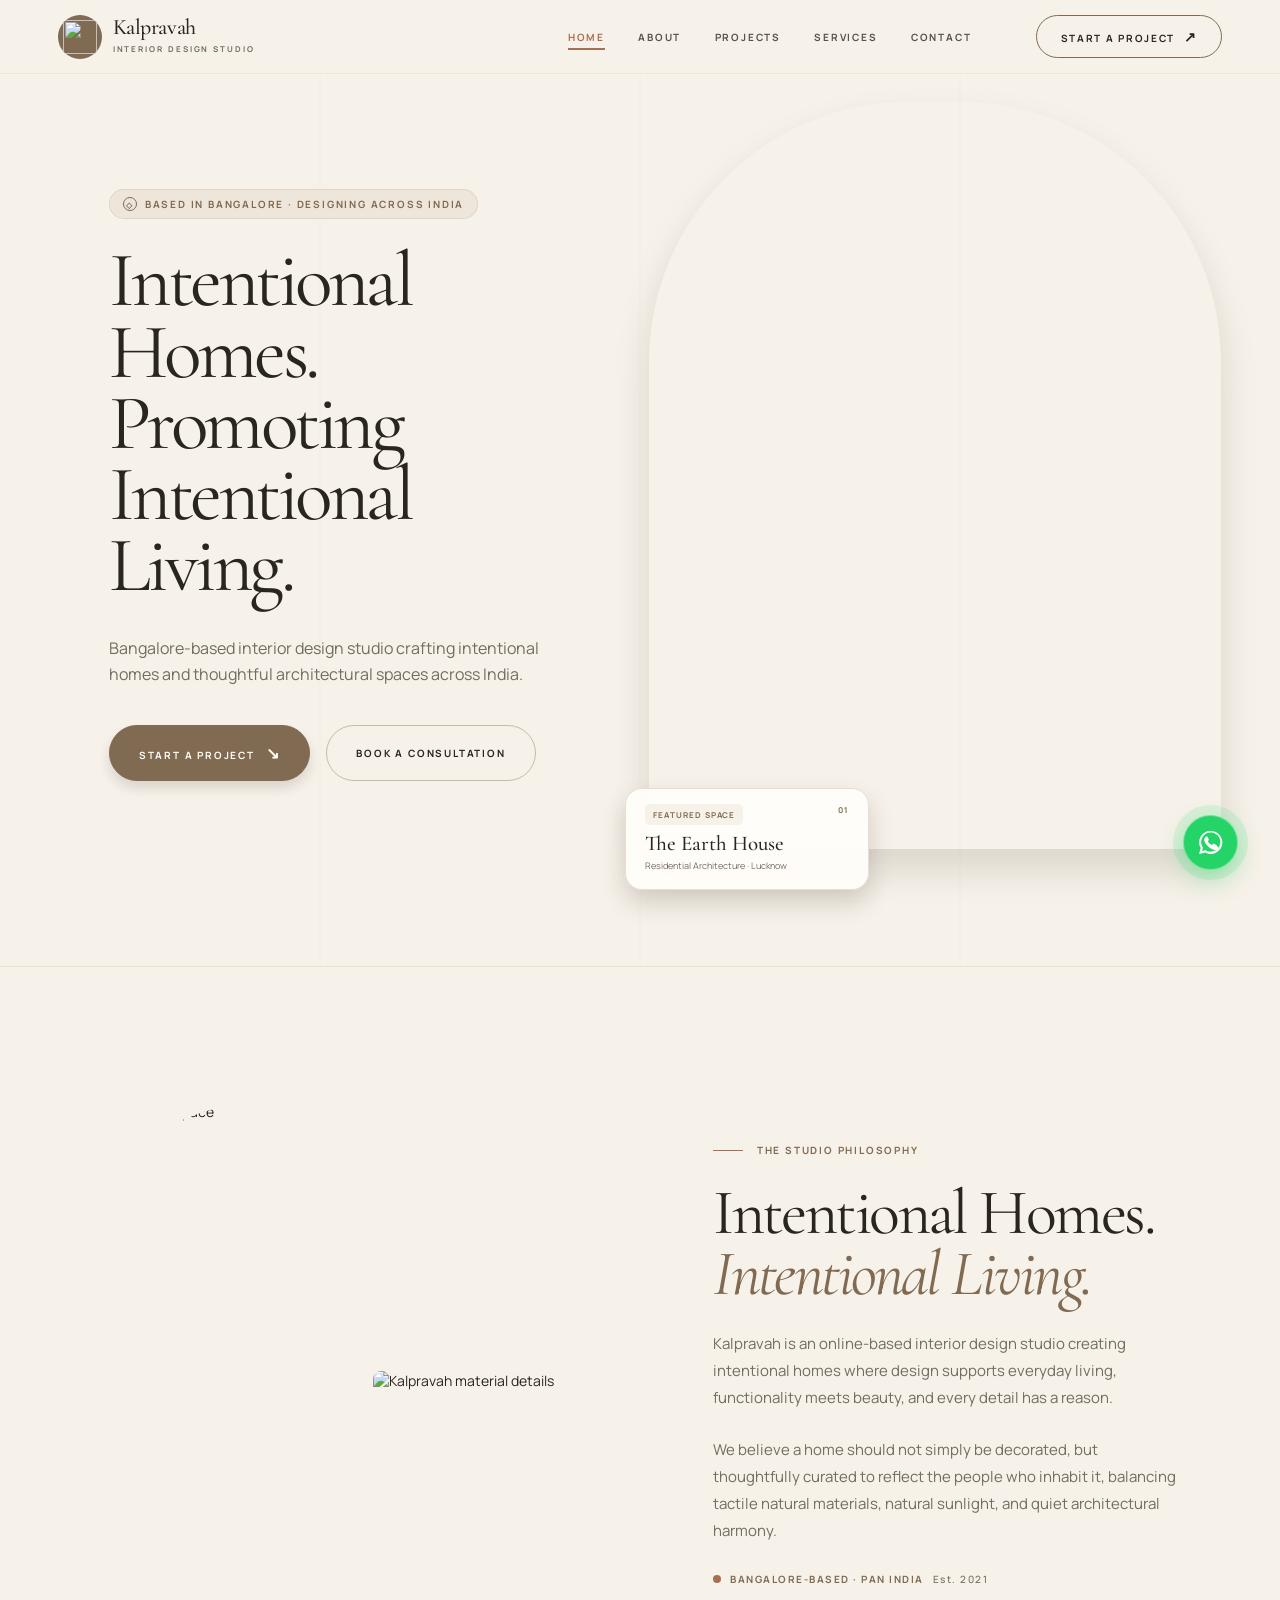
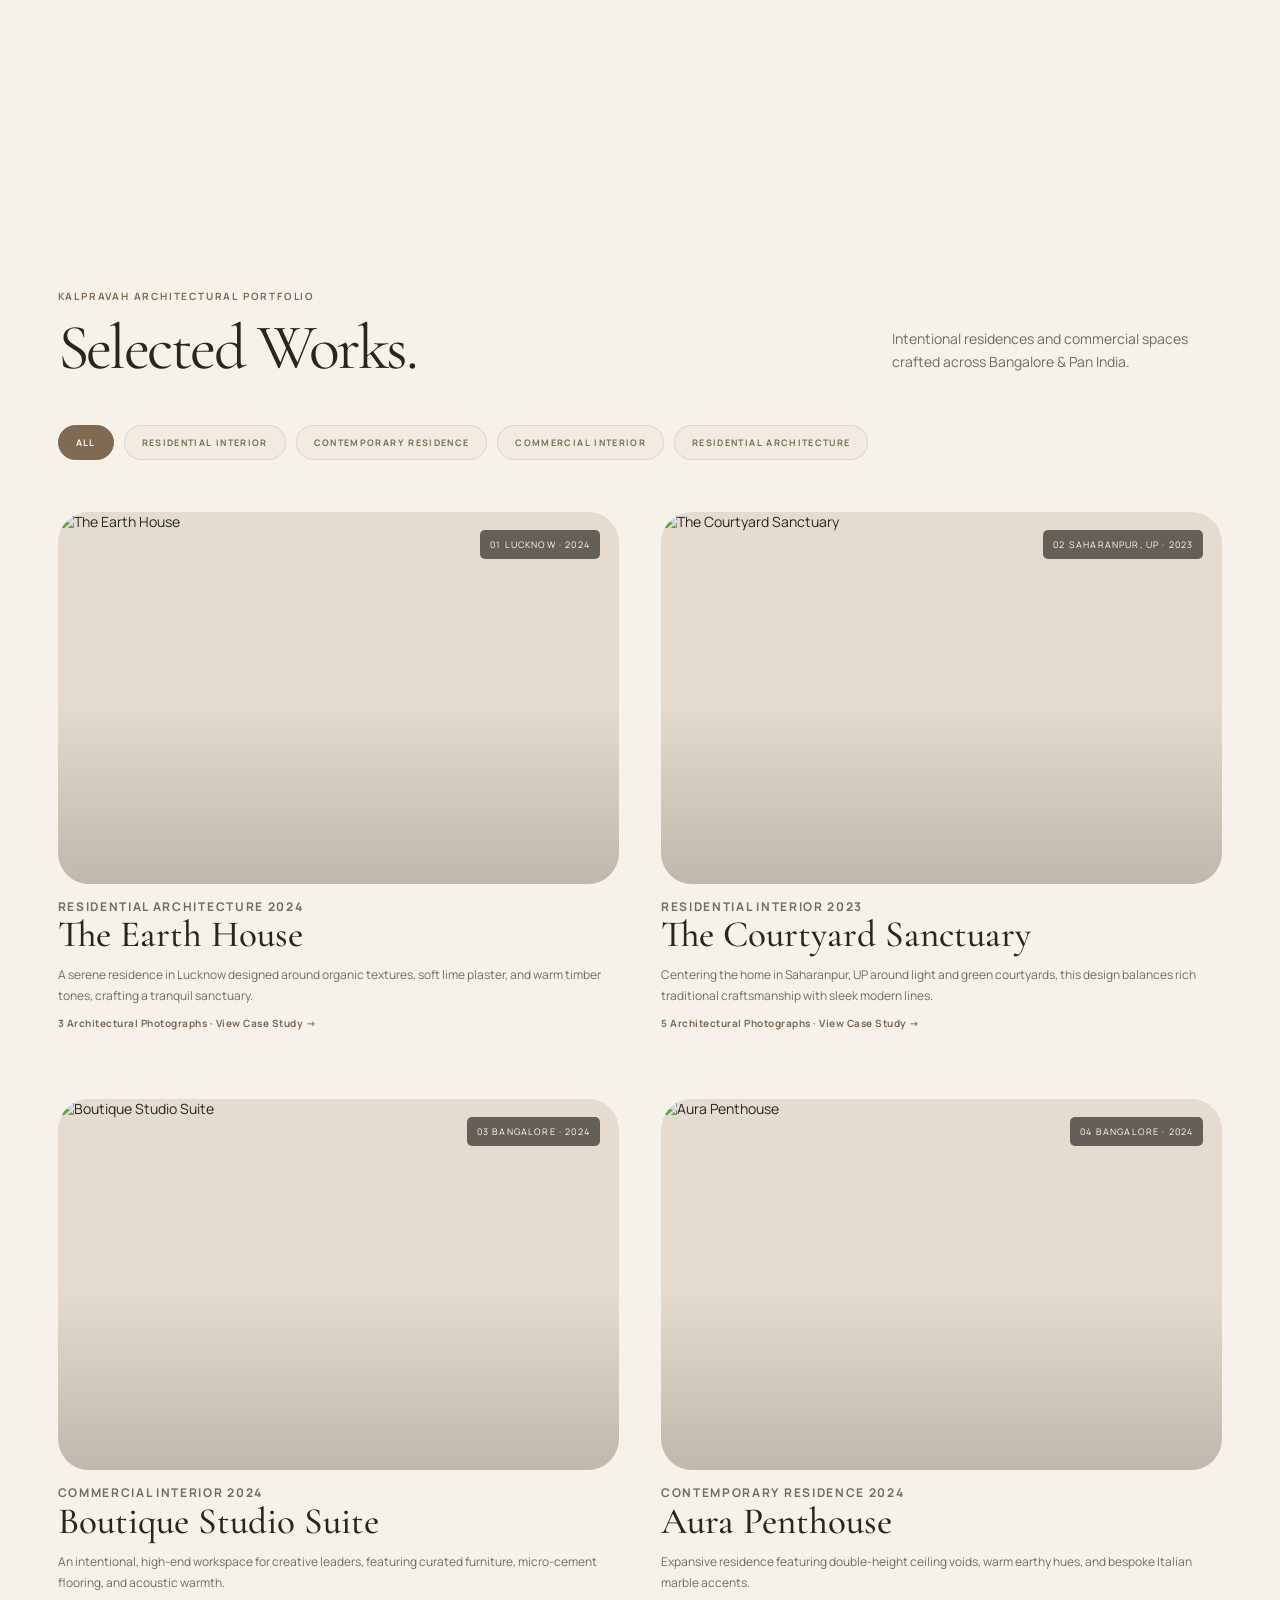
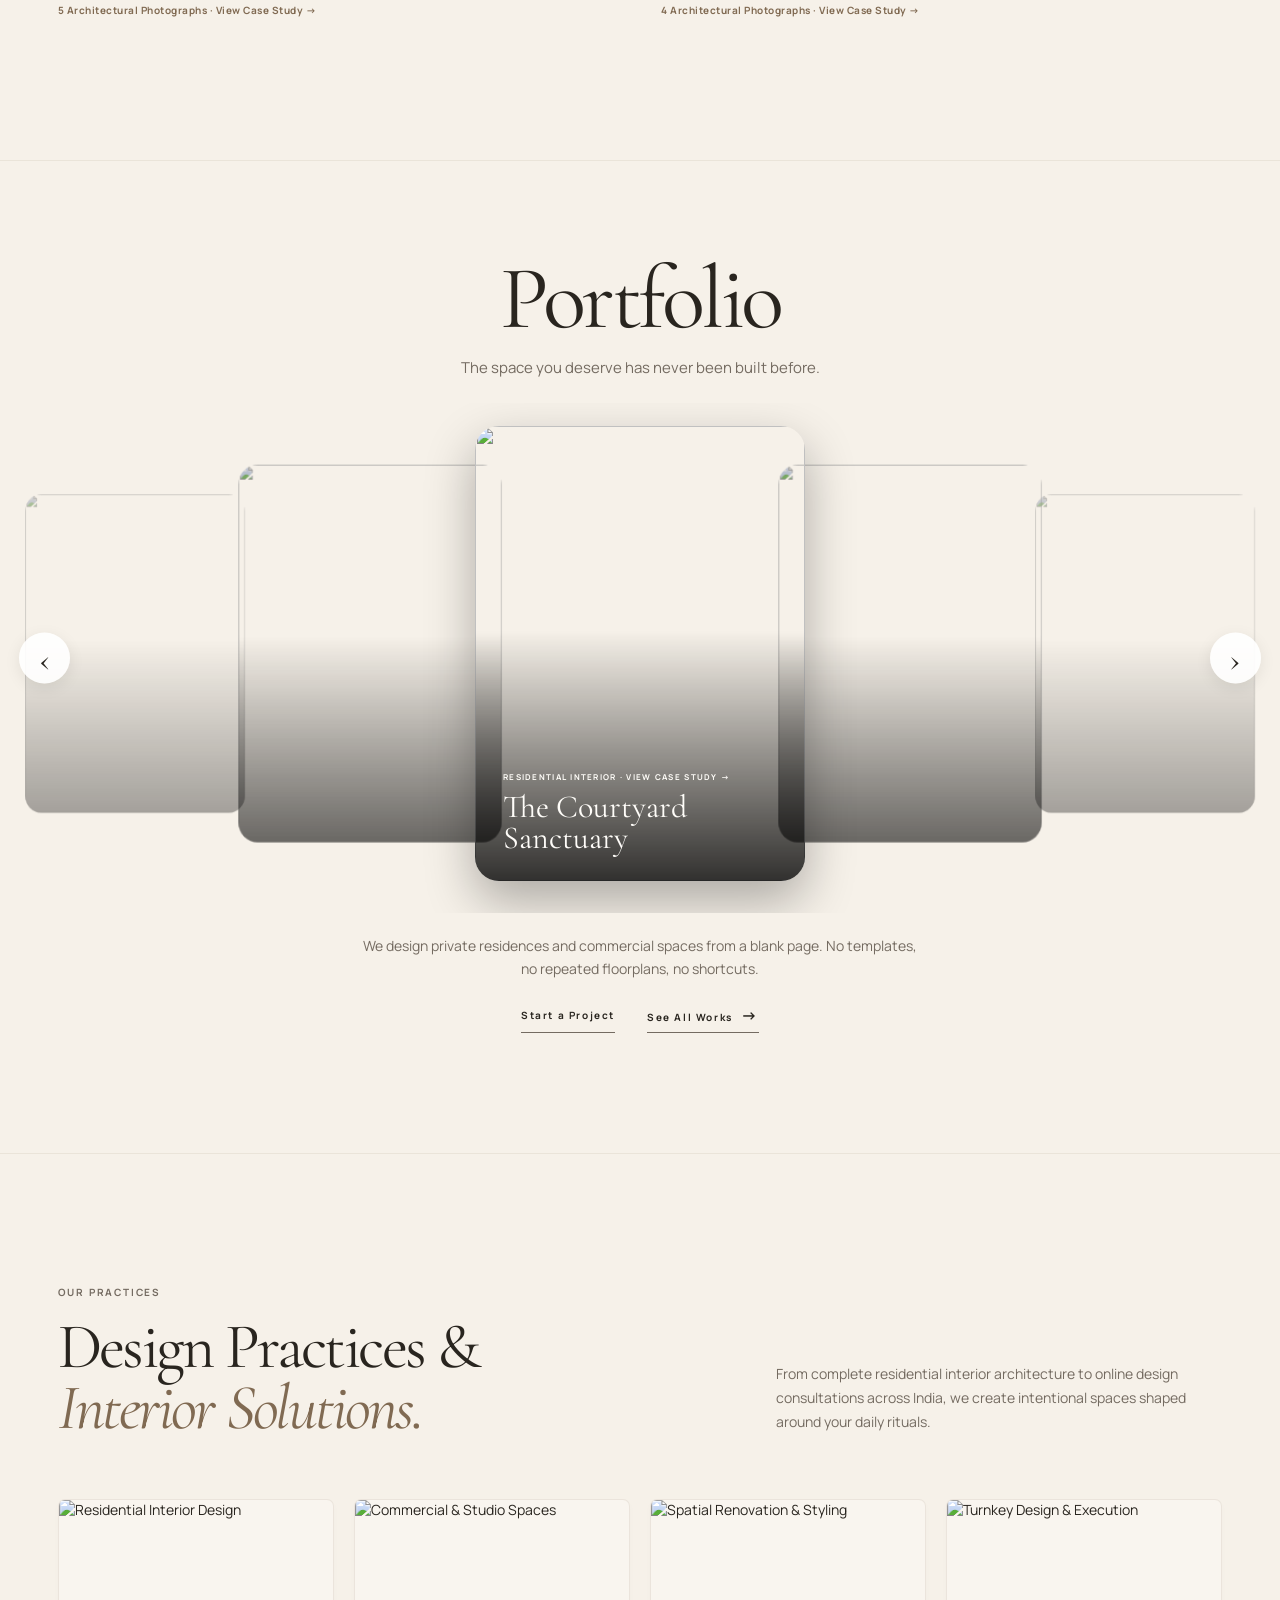
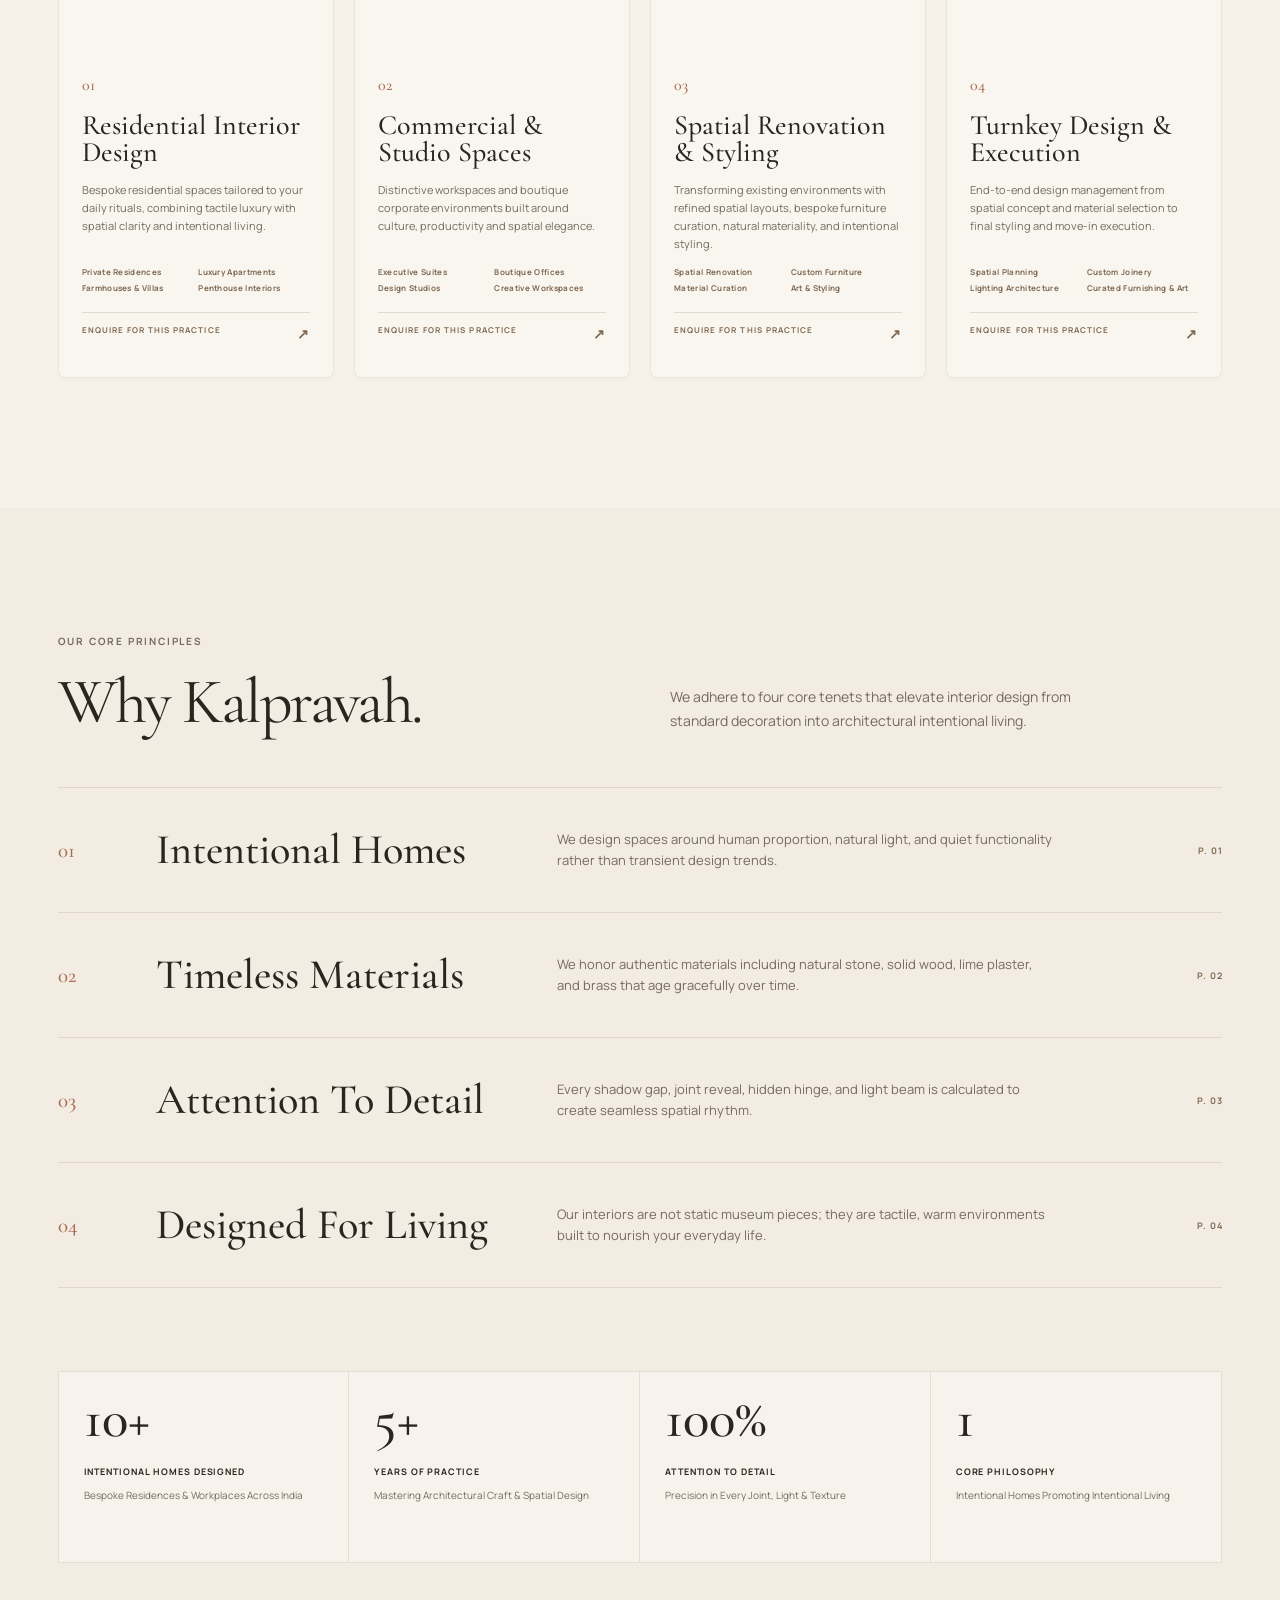
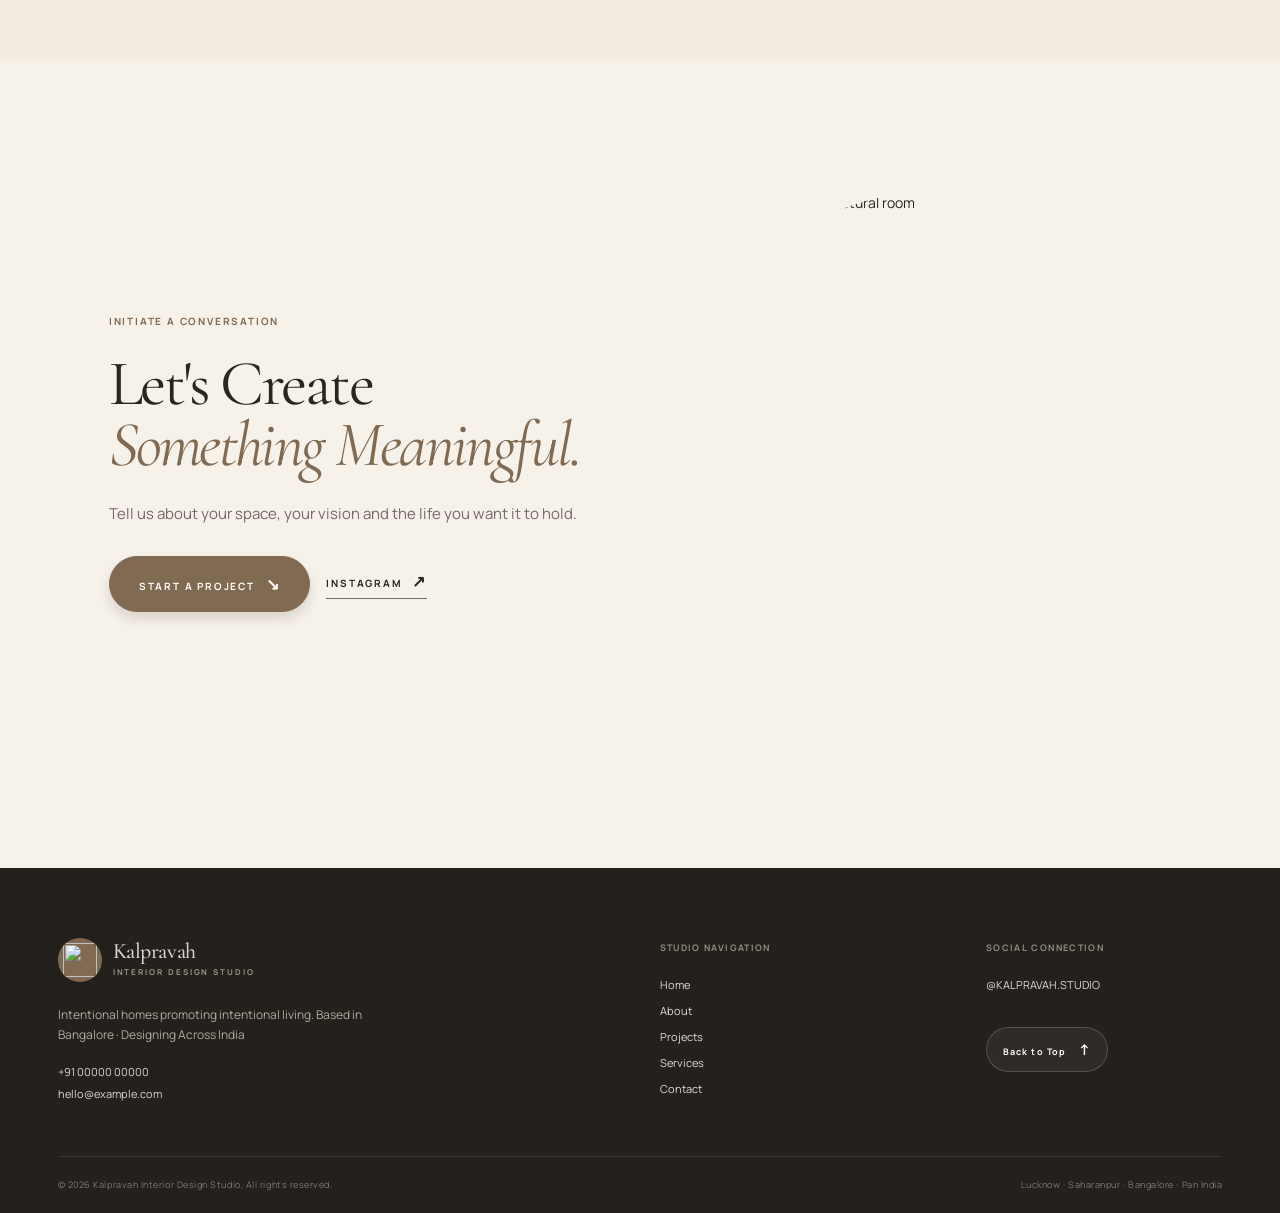
==== commit 02f3170d: "project and about page enhancements" ====
--- a/index.html
+++ b/index.html
@@ -4,7 +4,7 @@
     <meta charset="UTF-8" />
     <meta name="viewport" content="width=device-width, initial-scale=1.0" />
     <meta name="description" content="An editorial interior-design studio website." />
-    <title>Kapravah Studio — Interior Design Studio</title>
+    <title>Kalpravah Studio — Interior Design Studio</title>
     <link rel="preconnect" href="https://fonts.googleapis.com" />
     <link rel="preconnect" href="https://fonts.gstatic.com" crossorigin />
     <link href="https://fonts.googleapis.com/css2?family=Cormorant+Garamond:ital,wght@0,300;0,400;0,500;0,600;1,400;1,500&family=Manrope:wght@300;400;500;600;700&display=swap" rel="stylesheet" />
@@ -14,7 +14,7 @@
     <div class="intro-screen" aria-hidden="true">
       <span class="intro-kicker">INTERIOR DESIGN STUDIO</span>
       <div class="intro-center">
-        <h1>Kapravah <em>Studio</em></h1>
+        <h1>Kalpravah <em>Studio</em></h1>
         <div class="intro-counter"><span>00</span><sup>%</sup></div>
         <div class="intro-line"></div>
         <p>INTENTIONAL HOMES PROMOTING INTENTIONAL LIVING.</p>
@@ -30,38 +30,38 @@
     </button>
 
     <header class="site-header" id="home">
-      <a class="brand" href="#home" aria-label="Kapravah Studio home">
+      <a class="brand" href="#home" aria-label="Kalpravah Studio home">
         <span class="brand-mark"><img src="https://kalpravah-ali.vercel.app/logo-cream-transparent.png" alt="" /></span>
-        <span><strong>Kapravah</strong><small>INTERIOR DESIGN STUDIO</small></span>
+        <span><strong>Kalpravah</strong><small>INTERIOR DESIGN STUDIO</small></span>
       </a>
       <nav class="desktop-nav" aria-label="Main navigation">
         <a class="active" href="#home">HOME</a>
-        <a href="#studio">ABOUT</a>
-        <a href="#projects">PROJECTS</a>
-        <a href="#services">SERVICES</a>
-        <a href="#contact">CONTACT</a>
+        <a href="about/">ABOUT</a>
+        <a href="projects/">PROJECTS</a>
+        <a href="services/">SERVICES</a>
+        <a href="contact/">CONTACT</a>
       </nav>
-      <button class="header-cta desktop-cta" type="button" data-scroll="contact">START A PROJECT <span>↗</span></button>
+      <a class="header-cta desktop-cta" href="contact/" data-open-project>START A PROJECT <span>↗</span></a>
       <button class="menu-toggle" type="button" aria-expanded="false" aria-controls="mobile-menu"><span></span><span></span><span></span><i>Menu</i></button>
     </header>
 
     <aside class="mobile-menu" id="mobile-menu" aria-hidden="true">
       <div class="mobile-menu-top">
-        <a class="brand" href="#home" data-close-menu aria-label="Kapravah Studio home">
+        <a class="brand" href="#home" data-close-menu aria-label="Kalpravah Studio home">
           <span class="brand-mark"><img src="https://kalpravah-ali.vercel.app/logo-cream-transparent.png" alt="" /></span>
-          <span><strong>Kapravah</strong><small>INTERIOR DESIGN STUDIO</small></span>
+          <span><strong>Kalpravah</strong><small>INTERIOR DESIGN STUDIO</small></span>
         </a>
-        <button class="drawer-cta" type="button" data-scroll="contact" data-close-menu>START A PROJECT <span>↗</span></button>
+        <a class="drawer-cta" href="contact/" data-close-menu data-open-project>START A PROJECT <span>↗</span></a>
         <button class="menu-close" type="button" aria-label="Close navigation menu">×</button>
       </div>
       <nav aria-label="Mobile navigation">
         <a href="#home" data-close-menu>HOME</a>
-        <a href="#studio" data-close-menu>ABOUT</a>
-        <a href="#projects" data-close-menu>PROJECTS</a>
-        <a href="#services" data-close-menu>SERVICES</a>
-        <a href="#contact" data-close-menu>CONTACT</a>
+        <a href="about/" data-close-menu>ABOUT</a>
+        <a href="projects/" data-close-menu>PROJECTS</a>
+        <a href="services/" data-close-menu>SERVICES</a>
+        <a href="contact/" data-close-menu>CONTACT</a>
       </nav>
-      <button class="mobile-project" type="button" data-scroll="contact" data-close-menu>START A PROJECT</button>
+        <a class="mobile-project" href="contact/" data-close-menu data-open-project>START A PROJECT</a>
     </aside>
 
     <main>
@@ -71,12 +71,12 @@
           <h1><span>Intentional Homes.</span><span>Promoting</span><span>Intentional Living.</span></h1>
           <p class="body-copy">Bangalore-based interior design studio crafting intentional homes and thoughtful architectural spaces across India.</p>
           <div class="hero-actions">
-            <button class="button button-solid" type="button" data-scroll="contact">START A PROJECT <span>↘</span></button>
+            <button class="button button-solid" type="button" data-open-project>START A PROJECT <span>↘</span></button>
             <button class="button button-outline" type="button" data-scroll="projects">BOOK A CONSULTATION</button>
           </div>
         </div>
         <div class="hero-photo reveal">
-          <img src="https://kalpravah-ali.vercel.app/product/p4.jpg" alt="An elegant warm interior" />
+          <div class="hero-image-mask"><img src="https://kalpravah-ali.vercel.app/product/p4.jpg" alt="An elegant warm interior" /></div>
           <div class="feature-chip">
             <div><span>FEATURED SPACE</span><b>01</b></div>
             <strong>The Earth House</strong>
@@ -87,13 +87,13 @@
 
       <section class="studio section-grid" id="studio">
         <div class="studio-images reveal">
-          <img class="studio-main" src="https://kalpravah-ali.vercel.app/product/p1-1.jpg" alt="Kapravah living space" />
-          <img class="studio-detail" src="https://kalpravah-ali.vercel.app/product/p1-2.jpg" alt="Kapravah material details" />
+          <div class="studio-main-wrap"><img class="studio-main" src="https://kalpravah-ali.vercel.app/product/p1-1.jpg" alt="Kalpravah living space" /></div>
+          <img class="studio-detail" src="https://kalpravah-ali.vercel.app/product/p1-2.jpg" alt="Kalpravah material details" />
         </div>
         <div class="studio-copy reveal">
           <p class="section-kicker"><i></i> THE STUDIO PHILOSOPHY</p>
           <h2>Intentional Homes.<br /><em>Intentional Living.</em></h2>
-          <p>Kapravah is an online-based interior design studio creating intentional homes where design supports everyday living, functionality meets beauty, and every detail has a reason.</p>
+          <p>Kalpravah is an online-based interior design studio creating intentional homes where design supports everyday living, functionality meets beauty, and every detail has a reason.</p>
           <p>We believe a home should not simply be decorated, but thoughtfully curated to reflect the people who inhabit it, balancing tactile natural materials, natural sunlight, and quiet architectural harmony.</p>
           <span class="studio-meta"><i></i> BANGALORE-BASED · PAN INDIA <b>Est. 2021</b></span>
         </div>
@@ -102,7 +102,7 @@
       <section class="projects" id="projects">
         <div class="section-heading reveal">
           <div>
-            <p class="section-kicker">KAPRAVAH ARCHITECTURAL PORTFOLIO</p>
+            <p class="section-kicker">KALPRAVAH ARCHITECTURAL PORTFOLIO</p>
             <h2>Selected Works.</h2>
           </div>
           <p>Intentional residences and commercial spaces crafted across Bangalore &amp; Pan India.</p>
@@ -129,7 +129,7 @@
         </div>
         <div class="portfolio-copy reveal">
           <p>We design private residences and commercial spaces from a blank page. No templates,<br class="desktop-break" /> no repeated floorplans, no shortcuts.</p>
-          <div><button type="button" data-scroll="contact">Start a Project</button><button type="button" data-scroll="projects">See All Works <span>→</span></button></div>
+          <div><button type="button" data-open-project>Start a Project</button><button type="button" data-scroll="projects">See All Works <span>→</span></button></div>
         </div>
       </section>
 
@@ -145,7 +145,7 @@
       <section class="principles">
         <div class="principles-head reveal">
           <p class="section-kicker">OUR CORE PRINCIPLES</p>
-          <h2>Why Kapravah.</h2>
+          <h2>Why Kalpravah.</h2>
           <p>We adhere to four core tenets that elevate interior design from standard decoration into architectural intentional living.</p>
         </div>
         <div class="principle-list" id="principle-list"></div>
@@ -162,24 +162,24 @@
           <p class="section-kicker">INITIATE A CONVERSATION</p>
           <h2>Let's Create<br /><em>Something Meaningful.</em></h2>
           <p>Tell us about your space, your vision and the life you want it to hold.</p>
-          <div class="contact-actions"><button class="button button-solid" type="button" data-placeholder="project enquiry">START A PROJECT <span>↘</span></button><a href="#home">INSTAGRAM <span>↗</span></a></div>
+          <div class="contact-actions"><button class="button button-solid" type="button" data-open-project>START A PROJECT <span>↘</span></button><a href="#home">INSTAGRAM <span>↗</span></a></div>
         </div>
-        <div class="contact-image reveal"><img src="https://kalpravah-ali.vercel.app/product/p4.jpg" alt="Kapravah architectural room" /></div>
+        <div class="contact-image reveal"><img src="https://kalpravah-ali.vercel.app/product/p4.jpg" alt="Kalpravah architectural room" /></div>
       </section>
     </main>
 
     <footer>
       <div class="footer-top">
         <div class="footer-brand">
-          <a class="brand" href="#home"><span class="brand-mark"><img src="https://kalpravah-ali.vercel.app/logo-cream-transparent.png" alt="" /></span><span><strong>Kapravah</strong><small>INTERIOR DESIGN STUDIO</small></span></a>
+          <a class="brand" href="#home"><span class="brand-mark"><img src="https://kalpravah-ali.vercel.app/logo-cream-transparent.png" alt="" /></span><span><strong>Kalpravah</strong><small>INTERIOR DESIGN STUDIO</small></span></a>
           <p>Intentional homes promoting intentional living. Based in Bangalore · Designing Across India</p>
           <a href="tel:+910000000000">+91 00000 00000</a>
           <a href="mailto:hello@example.com">hello@example.com</a>
         </div>
-        <div class="footer-nav"><p>STUDIO NAVIGATION</p><a href="#home">Home</a><a href="#studio">About</a><a href="#projects">Projects</a><a href="#services">Services</a><a href="#contact">Contact</a></div>
-        <div class="footer-social"><p>SOCIAL CONNECTION</p><a href="#contact">@KALPRAVAH.STUDIO</a><button type="button" data-scroll="home">Back to Top <span>↑</span></button></div>
+        <div class="footer-nav"><p>STUDIO NAVIGATION</p><a href="./">Home</a><a href="about/">About</a><a href="projects/">Projects</a><a href="services/">Services</a><a href="contact/">Contact</a></div>
+        <div class="footer-social"><p>SOCIAL CONNECTION</p><a href="contact/">@KALPRAVAH.STUDIO</a><button type="button" data-scroll="home">Back to Top <span>↑</span></button></div>
       </div>
-      <div class="footer-bottom"><span>© 2026 Kapravah Interior Design Studio. All rights reserved.</span><span>Lucknow · Saharanpur · Bangalore · Pan India</span></div>
+      <div class="footer-bottom"><span>© 2026 Kalpravah Interior Design Studio. All rights reserved.</span><span>Lucknow · Saharanpur · Bangalore · Pan India</span></div>
     </footer>
 
     <div class="toast" role="status" aria-live="polite">This is a placeholder for the enquiry integration.</div>
--- a/styles.css
+++ b/styles.css
@@ -33,6 +33,7 @@
 .intro-counter span { font-size: clamp(56px, 5vw, 84px); line-height: 0; }
 .intro-counter sup { font-size: 28px; color: var(--taupe); }
 .intro-line { width: 55%; height: 1px; margin: 0 auto 24px; background: var(--line); }
+.intro-line::after { content: ""; display: block; width: var(--intro-progress, 0%); height: 100%; background: var(--ink); }
 .intro-center p { font-size: 10px; letter-spacing: .2em; font-weight: 700; }
 
 .site-header { position: sticky; top: 0; z-index: 40; display: flex; align-items: center; justify-content: space-between; min-height: 74px; padding: 14px max(4.5vw, 24px); border-bottom: 1px solid rgba(231,221,208,.55); background: rgba(246,241,233,.86); backdrop-filter: blur(14px); }
@@ -92,7 +93,8 @@
 .button-outline { border: 1px solid rgba(128,106,82,.4); background: transparent; color: var(--ink); }
 .button-outline:hover { border-color: var(--taupe); background: rgba(237,228,216,.55); }
 .hero-photo { position: relative; max-width: 572px; margin: 0; padding-bottom: 19px; }
-.hero-photo > img { height: min(83vh, 750px); min-height: 520px; object-fit: cover; border-radius: 260px 260px 0 0; box-shadow: 0 20px 37px rgba(50,33,19,.13); }
+.hero-image-mask { overflow: hidden; border-radius: 260px 260px 0 0; box-shadow: 0 20px 37px rgba(50,33,19,.13); }
+.hero-image-mask img { height: min(83vh, 750px); min-height: 520px; object-fit: cover; transition: transform 1s cubic-bezier(.2,.7,.2,1); }
 .feature-chip { position: absolute; z-index: 2; bottom: -22px; left: -24px; width: 244px; padding: 15px 19px 17px; border: 1px solid var(--line); border-radius: 17px; background: rgba(255,253,249,.96); box-shadow: 0 12px 24px rgba(48,35,24,.18); }
 .feature-chip > div { display: flex; justify-content: space-between; color: var(--taupe); font-size: 8px; font-weight: 700; letter-spacing: .12em; }
 .feature-chip > div span { padding: 5px 8px; border-radius: 5px; background: var(--paper); }
@@ -101,8 +103,9 @@
 
 .studio { padding-top: 135px; padding-bottom: 132px; border-top: 1px solid rgba(128,106,82,.11); align-items: center; }
 .studio-images { position: relative; min-height: 525px; padding: 0 60px 0 0; }
-.studio-main { width: 83%; height: 505px; object-fit: cover; border-radius: 210px 210px 0 0; }
-.studio-detail { position: absolute; right: 0; bottom: 0; width: 45%; height: 260px; border: 4px solid var(--paper); border-radius: 12px; object-fit: cover; }
+.studio-main-wrap { width: 83%; height: 505px; overflow: hidden; border-radius: 210px 210px 0 0; }
+.studio-main { width: 100%; height: 100%; object-fit: cover; transition: transform 1s cubic-bezier(.2,.7,.2,1); }
+.studio-detail { position: absolute; right: 0; bottom: 0; width: 45%; height: 260px; border: 4px solid var(--paper); border-radius: 12px; object-fit: cover; transition: transform .8s cubic-bezier(.2,.7,.2,1); }
 .studio-copy { padding-right: max(0px, 3vw); }
 .section-kicker i { display: inline-block; width: 30px; height: 1px; margin: 0 10px 3px 0; background: var(--clay); }
 h2 { margin: 0; font: 400 clamp(48px, 5vw, 76px)/.95 var(--serif); letter-spacing: -.04em; }
@@ -138,15 +141,16 @@
 .portfolio-title p { margin: 16px 0 0; color: var(--muted); font-size: 15px; }
 .carousel { position: relative; max-width: 1290px; height: 510px; margin: 25px auto 0; perspective: 1200px; }
 .carousel-stage { position: relative; width: 100%; height: 100%; overflow: hidden; }
-.slide { position: absolute; top: 23px; left: 50%; width: 330px; height: 455px; overflow: hidden; border-radius: 24px; transform: translateX(-50%); transition: transform .65s cubic-bezier(.2,.7,.2,1), opacity .5s, filter .5s; }
-.slide img { height: 100%; object-fit: cover; }
+.slide { position: absolute; top: 23px; left: 50%; width: 330px; height: 455px; overflow: hidden; border-radius: 24px; transform: translateX(-50%); transition: transform .85s cubic-bezier(.22,1,.36,1), opacity .7s ease, filter .85s ease, border-color .7s ease, box-shadow .7s ease; will-change: transform, opacity; }
+.slide img { height: 100%; object-fit: cover; transition: transform .85s cubic-bezier(.2,.7,.2,1); }
 .slide::after { position: absolute; inset: 0; content: ""; background: linear-gradient(to top, rgba(0,0,0,.8), transparent 55%); }
 .slide.active { z-index: 4; box-shadow: 0 20px 50px rgba(0,0,0,.3); }
 .slide.side-left { z-index: 2; opacity: .72; filter: brightness(.8); transform: translateX(calc(-50% - 270px)) scale(.83) rotateY(16deg); }
 .slide.side-right { z-index: 2; opacity: .72; filter: brightness(.8); transform: translateX(calc(-50% + 270px)) scale(.83) rotateY(-16deg); }
 .slide.far-left { z-index: 1; opacity: .42; filter: brightness(.7); transform: translateX(calc(-50% - 505px)) scale(.7) rotateY(18deg); }
 .slide.far-right { z-index: 1; opacity: .42; filter: brightness(.7); transform: translateX(calc(-50% + 505px)) scale(.7) rotateY(-18deg); }
-.slide.hidden { opacity: 0; pointer-events: none; transform: translateX(-50%) scale(.5); }
+.slide.off-left { z-index: 0; opacity: 0; pointer-events: none; transform: translateX(calc(-50% - 700px)) scale(.55); }
+.slide.off-right { z-index: 0; opacity: 0; pointer-events: none; transform: translateX(calc(-50% + 700px)) scale(.55); }
 .slide-caption { position: absolute; z-index: 1; right: 0; bottom: 0; left: 0; padding: 28px; text-align: left; color: var(--ivory); opacity: 0; transform: translateY(10px); transition: .3s .15s; }
 .slide.active .slide-caption { opacity: 1; transform: none; }
 .slide-caption span { font-size: 8px; font-weight: 700; letter-spacing: .16em; }
@@ -168,7 +172,7 @@
 .services-grid { display: grid; grid-template-columns: repeat(4, 1fr); gap: 20px; }
 .service-card { display: flex; flex-direction: column; min-height: 100%; overflow: hidden; border: 1px solid rgba(128,106,82,.12); border-radius: 7px; background: rgba(255,253,249,.37); box-shadow: 0 3px 7px rgba(66,47,30,.02); transition: .25s; }
 .service-card:hover { box-shadow: 0 12px 24px rgba(66,47,30,.09); transform: translateY(-5px); }
-.service-card img { aspect-ratio: 16/9; object-fit: cover; }
+.service-card img { aspect-ratio: 16/9; object-fit: cover; transition: transform .8s cubic-bezier(.2,.7,.2,1); }
 .service-body { display: flex; flex: 1; flex-direction: column; padding: 23px; }
 .service-num { margin-bottom: 19px; color: var(--clay); font: 500 16px/1 var(--serif); }
 .service-card h3 { min-height: 52px; margin: 0; font: 500 28px/.98 var(--serif); }
@@ -201,7 +205,17 @@
 .contact-actions a { align-self: center; padding-bottom: 6px; border-bottom: 1px solid var(--muted); font-size: 10px; font-weight: 700; letter-spacing: .18em; }
 .contact-actions a span { margin-left: 6px; font-size: 16px; }
 .contact-image { overflow: hidden; border-radius: 210px 210px 0 0; }
-.contact-image img { height: 540px; object-fit: cover; }
+.contact-image img { height: 540px; object-fit: cover; transition: transform 1s cubic-bezier(.2,.7,.2,1); }
+
+@media (hover: hover) and (pointer: fine) {
+  .hero-photo:hover .hero-image-mask img { transform: scale(1.035); }
+  .studio-images:hover .studio-main { transform: scale(1.04); }
+  .studio-images:hover .studio-detail { transform: scale(1.035); }
+  .project-card:hover .project-image img { transform: scale(1.055); }
+  .slide.active:hover img { transform: scale(1.045); }
+  .service-card:hover img { transform: scale(1.045); }
+  .contact-image:hover img { transform: scale(1.04); }
+}
 
 footer { padding: 70px max(4.5vw, 24px) 22px; background: var(--dark); color: var(--ivory); }
 .footer-top { display: grid; grid-template-columns: 1.3fr .6fr .6fr; gap: 90px; max-width: 1310px; margin: auto; padding-bottom: 55px; }
@@ -222,6 +236,207 @@
 .reveal.visible { opacity: 1; transform: none; }
 @keyframes appear { from { opacity: 0; transform: translateY(12px); } to { opacity: 1; transform: none; } }
 
+/* Inner pages */
+.inner-page .site-header { position: sticky; }
+.page-hero { display: grid; grid-template-columns: minmax(0, 1fr) minmax(420px, .95fr); min-height: min(790px, calc(100vh - 74px)); max-width: 1440px; margin: auto; padding: 56px max(4.5vw, 24px) 75px; gap: clamp(50px, 8vw, 145px); align-items: center; }
+.page-hero-copy { padding-left: max(0px, 4vw); }
+.page-hero h1, .contact-page-hero h1 { margin: 0; font: 400 clamp(66px, 7vw, 112px)/.87 var(--serif); letter-spacing: -.055em; }
+.page-hero h1 em, .contact-page-hero h1 em { color: var(--taupe); }
+.page-hero-copy > p:not(.section-kicker), .contact-page-copy > p:not(.section-kicker) { max-width: 470px; margin: 29px 0 0; color: var(--muted); font-size: 15px; line-height: 1.75; }
+.page-hero-image { overflow: hidden; align-self: stretch; min-height: 520px; border-radius: 280px 280px 0 0; box-shadow: 0 20px 42px rgba(50,33,19,.12); }
+.page-hero-image img { height: 100%; object-fit: cover; transition: transform 1s cubic-bezier(.2,.7,.2,1); }
+.page-hero-image:hover img { transform: scale(1.045); }
+.page-hero-projects .page-hero-image { border-radius: 250px 250px 0 0; }
+.about-hero { border-bottom: 1px solid var(--line); }
+.about-hero-inner { max-width: 1440px; margin: auto; padding: 152px 32px 136px; }
+.about-hero .section-kicker::before { display: inline-block; width: 32px; height: 1px; margin: 0 12px 4px 0; background: var(--taupe); content: ""; }
+.about-hero h1 { margin: 22px 0 24px; font: 400 clamp(68px, 7.5vw, 112px)/.9 var(--serif); letter-spacing: -.055em; }
+.about-hero-inner > p:last-child { max-width: 790px; margin: 0; color: var(--muted); font-size: clamp(15px, 1.2vw, 18px); line-height: 1.75; }
+.about-philosophy { padding: 96px 32px 100px; }
+.about-philosophy-inner { display: grid; grid-template-columns: minmax(0, 1fr) minmax(0, 1.12fr); gap: clamp(55px, 7vw, 125px); align-items: center; max-width: 1440px; margin: auto; }
+.about-photo-collage { position: relative; min-height: 700px; padding: 0 16% 90px 0; }
+.about-photo-collage img { object-fit: cover; border-radius: 32px; transition: transform .8s cubic-bezier(.2,.7,.2,1); }
+.about-photo-main { width: 100%; height: 620px; }
+.about-photo-detail { position: absolute; right: 0; bottom: 0; width: 57%; height: 450px; border: 6px solid var(--paper); box-shadow: 0 18px 35px rgba(50,33,19,.13); }
+.about-photo-collage:hover .about-photo-main { transform: scale(1.015); }
+.about-photo-collage:hover .about-photo-detail { transform: translateY(-5px); }
+.about-philosophy-copy .section-kicker { margin-bottom: 25px; }
+.about-philosophy-copy h2 { max-width: 690px; margin: 0; font: 400 clamp(48px, 4.8vw, 78px)/1.04 var(--serif); letter-spacing: -.045em; }
+.about-philosophy-copy blockquote { max-width: 700px; margin: 44px 0 38px; border-left: 2px solid var(--taupe); padding: 3px 0 3px 20px; color: var(--muted); font-size: clamp(15px, 1.25vw, 20px); font-style: italic; line-height: 1.7; }
+.about-philosophy-points { display: grid; grid-template-columns: 1fr 1fr; gap: 19px 24px; margin: 0; padding: 0 0 38px; list-style: none; }
+.about-philosophy-points li { display: flex; gap: 12px; align-items: start; font-size: 13px; line-height: 1.5; }
+.about-philosophy-points li::before { flex: none; display: grid; width: 17px; height: 17px; border: 1.5px solid var(--taupe); border-radius: 50%; color: var(--taupe); content: "✓"; place-items: center; font-size: 10px; font-weight: 700; }
+.about-founder { display: flex; gap: 17px; align-items: center; border-top: 1px solid var(--line); padding-top: 28px; }
+.about-founder img { width: 55px; height: 55px; border-radius: 50%; background: var(--taupe); object-fit: contain; }
+.about-founder strong { display: block; font: 400 26px/1 var(--serif); }
+.about-founder span { display: block; margin-top: 7px; color: var(--muted); font-size: 10px; font-weight: 700; letter-spacing: .1em; text-transform: uppercase; }
+.about-founder a { margin-left: auto; border-radius: 99px; padding: 14px 22px; background: var(--taupe); color: #fff; font-size: 10px; font-weight: 700; letter-spacing: .12em; white-space: nowrap; transition: background .25s, transform .25s; }
+.about-founder a:hover { background: var(--clay); transform: translateY(-2px); }
+.about-stats { display: grid; grid-template-columns: repeat(3, 1fr); gap: 0; padding: 68px max(4.5vw, 32px); border-top: 1px solid var(--line); border-bottom: 1px solid var(--line); background: #ede4d8; }
+.about-stats div { display: grid; gap: 7px; justify-items: center; border-right: 1px solid rgba(128,106,82,.22); text-align: center; }
+.about-stats div:last-child { border: 0; }
+.about-stats strong { font: 400 clamp(48px, 5vw, 78px)/.9 var(--serif); }
+.about-stats span { color: var(--muted); font-size: 11px; font-weight: 700; letter-spacing: .1em; }
+.about-standards { padding: 90px 32px; }
+.about-standards-inner { display: grid; grid-template-columns: 1.45fr repeat(3, 1fr); gap: 24px; max-width: 1440px; margin: auto; align-items: stretch; }
+.about-standards-intro h2 { margin: 18px 0 19px; font: 400 clamp(44px, 4vw, 64px)/1 var(--serif); letter-spacing: -.04em; }
+.about-standards-intro > p:not(.section-kicker) { max-width: 370px; color: var(--muted); font-size: 13px; line-height: 1.75; }
+.about-standards-intro .button { display: inline-flex; margin-top: 17px; }
+.about-standard-card { min-height: 288px; border: 1px solid var(--line); border-radius: 27px; padding: 30px 32px; background: rgba(237,228,216,.5); }
+.about-standard-card > svg { display: block; width: 38px; height: 38px; border-radius: 11px; padding: 8px; background: var(--paper); fill: none; stroke: var(--clay); stroke-linecap: round; stroke-linejoin: round; stroke-width: 1.8; }
+.about-standard-card h3 { margin: 22px 0 18px; font: 400 27px/1.1 var(--serif); }
+.about-standard-card p { margin: 0; color: var(--muted); font-size: 12px; line-height: 1.7; }
+.about-faq { padding: 100px 32px 120px; border-top: 1px solid var(--line); }
+.about-faq-inner { display: grid; grid-template-columns: minmax(0, 1fr) minmax(0, 1fr); gap: clamp(50px, 8vw, 135px); max-width: 1440px; margin: auto; align-items: center; }
+.about-faq h2 { margin: 17px 0; font: 400 clamp(48px, 5vw, 76px)/1 var(--serif); }
+.about-faq-copy > p:not(.section-kicker) { max-width: 570px; margin: 0 0 30px; color: var(--muted); font-size: 13px; line-height: 1.7; }
+.about-faq-list { display: grid; gap: 14px; }
+.about-faq-item { overflow: hidden; border: 1px solid var(--line); border-radius: 15px; background: rgba(237,228,216,.27); }
+.about-faq-item.is-open { background: rgba(237,228,216,.55); }
+.about-faq-item button { display: flex; width: 100%; gap: 20px; align-items: center; justify-content: space-between; border: 0; padding: 19px 20px; background: transparent; color: var(--ink); text-align: left; font-size: 12px; font-weight: 700; line-height: 1.5; }
+.about-faq-item button span { flex: none; display: grid; width: 28px; height: 28px; border-radius: 50%; background: rgba(128,106,82,.08); color: var(--taupe); place-items: center; font-size: 20px; }
+.about-faq-item.is-open button span { background: var(--taupe); color: white; transform: rotate(180deg); }
+.about-faq-answer { border-top: 1px solid var(--line); padding: 0 20px 19px; }
+.about-faq-answer[hidden] { display: none; }
+.about-faq-answer p { margin: 13px 0 0; color: var(--muted); font-size: 12px; line-height: 1.75; }
+.about-faq-image { position: relative; overflow: hidden; height: 610px; border-radius: 28px; }
+.about-faq-image img { height: 100%; object-fit: cover; transition: transform .8s cubic-bezier(.2,.7,.2,1); }
+.about-faq-image:hover img { transform: scale(1.035); }
+.about-faq-image span { position: absolute; right: 20px; bottom: 20px; border-radius: 12px; padding: 13px 15px; background: rgba(246,241,233,.87); color: var(--taupe); text-align: right; font-size: 9px; font-weight: 700; letter-spacing: .15em; line-height: 1.6; }
+.about-contact { background: var(--line); }
+.projects-faq { padding-top: 112px; padding-bottom: 126px; }
+.projects-faq .about-faq-inner { max-width: 1280px; gap: clamp(40px, 4vw, 70px); }
+.projects-faq .section-kicker::before, .projects-contact .section-kicker::before { display: inline-block; width: 31px; height: 1px; margin: 0 12px 4px 0; background: var(--taupe); content: ""; }
+.projects-faq .about-faq-copy > p:not(.section-kicker) { margin-bottom: 40px; }
+.projects-faq-image { height: 600px; overflow: visible; }
+.projects-faq-image::before { position: absolute; top: 0; left: 0; width: 72%; height: 70%; border: 1px solid #d8caba; border-radius: 25px; content: ""; }
+.projects-faq-image img { position: absolute; top: 25px; right: 0; width: 77%; height: 555px; border-radius: 24px; }
+.projects-faq-image span { top: -10px; right: 5px; bottom: auto; display: grid; width: 112px; height: 112px; place-content: center; border-radius: 50%; background: var(--dark); color: #c4aa8b; text-align: center; font-size: 8px; line-height: 1.45; box-shadow: 0 9px 18px rgba(31,24,19,.16); }
+.projects-contact { max-width: none; min-height: 720px; padding-top: 115px; padding-bottom: 115px; background: #eee6d9; }
+.projects-contact .contact-copy { padding-left: 0; }
+.projects-contact .contact-copy > p:not(.section-kicker) { font-size: 17px; }
+.projects-contact .contact-image { width: min(100%, 450px); justify-self: end; }
+.projects-contact .contact-image img { height: 530px; }
+.projects-contact .contact-actions { gap: 20px; }
+.projects-contact .contact-actions a { align-self: auto; display: inline-flex; align-items: center; justify-content: center; min-height: 48px; border: 1px solid var(--taupe); border-radius: 99px; padding: 13px 29px; }
+.projects-contact .contact-actions .button-solid { color: white; }
+.projects-contact .projects-instagram { color: var(--ink); background: transparent; }
+.projects-contact .projects-instagram:hover { background: rgba(128,106,82,.09); }
+.inner-cta { padding: 130px 24px; text-align: center; }
+.inner-cta h2 { max-width: 700px; margin: 0 auto 35px; }
+.inner-cta .section-kicker { margin-bottom: 17px; }
+.all-projects { padding-top: 35px; }
+.case-index-hero { border-bottom: 1px solid var(--line); }
+.case-index-hero-inner { max-width: 1280px; margin: auto; padding: 145px 32px 92px; }
+.case-index-hero .section-kicker::before { display: inline-block; width: 31px; height: 1px; margin: 0 12px 4px 0; background: var(--taupe); content: ""; }
+.case-index-hero h1 { margin: 20px 0 22px; font: 400 clamp(74px, 8.4vw, 138px)/.9 var(--serif); letter-spacing: -.052em; }
+.case-index-hero-inner > p:last-child { max-width: 780px; margin: 0; color: var(--muted); font-size: clamp(15px, 1.2vw, 19px); line-height: 1.8; }
+.case-index { max-width: 1280px; margin: auto; padding: 112px 32px 135px; }
+.case-index-grid { display: grid; grid-template-columns: repeat(2, minmax(0, 1fr)); gap: 48px; }
+.case-tile { display: block; overflow: hidden; min-width: 0; border: 1px solid var(--line); border-radius: 24px; background: #f0e8dd; box-shadow: 0 8px 18px rgba(50,33,19,.05); transition: box-shadow .3s, transform .3s; }
+.case-tile:hover { box-shadow: 0 18px 35px rgba(50,33,19,.12); transform: translateY(-5px); }
+.case-tile-image { position: relative; height: clamp(310px, 29vw, 390px); overflow: hidden; background: #e2d9cc; }
+.case-tile-image img { height: 100%; object-fit: cover; transition: transform .8s cubic-bezier(.2,.7,.2,1); }
+.case-tile:hover .case-tile-image img { transform: scale(1.055); }
+.case-tile-explore { position: absolute; top: 17px; right: 17px; border-radius: 99px; padding: 9px 13px; background: rgba(41,37,31,.79); color: white; font-size: 9px; font-weight: 700; letter-spacing: .12em; }
+.case-tile-body { padding: 33px 32px 31px; }
+.case-tile-meta { display: flex; gap: 16px; justify-content: space-between; color: var(--taupe); font-size: 10px; font-weight: 700; letter-spacing: .12em; text-transform: uppercase; }
+.case-tile-meta span:last-child { color: var(--muted); font-family: var(--serif); font-size: 16px; letter-spacing: 0; }
+.case-tile h2 { margin: 15px 0 16px; font: 400 clamp(34px, 3vw, 48px)/1 var(--serif); letter-spacing: -.025em; }
+.case-tile-body > p { min-height: 60px; margin: 0 0 24px; color: var(--muted); font-size: 13px; line-height: 1.75; }
+.case-tile-highlights { display: flex; gap: 7px; flex-wrap: wrap; }
+.case-tile-highlights span { border-radius: 99px; padding: 7px 11px; background: #eae0d3; color: var(--muted); font-size: 9px; }
+.project-portfolio { padding-top: 100px; }
+.project-portfolio .carousel { max-width: 1280px; height: 550px; margin-top: 46px; }
+.project-portfolio .slide { top: 8px; width: 360px; height: 520px; border: 5px solid transparent; border-radius: 31px; }
+.project-portfolio .slide.active { overflow: visible; border-color: #ded5c9; }
+.project-portfolio .slide.active img, .project-portfolio .slide.active::after { border-radius: 26px; }
+.project-portfolio .slide.side-left { transform: translateX(calc(-50% - 295px)) scale(.86); }
+.project-portfolio .slide.side-right { transform: translateX(calc(-50% + 295px)) scale(.86); }
+.project-portfolio .slide.far-left { transform: translateX(calc(-50% - 525px)) scale(.72); }
+.project-portfolio .slide.far-right { transform: translateX(calc(-50% + 525px)) scale(.72); }
+.project-portfolio .slide.off-left { transform: translateX(calc(-50% - 730px)) scale(.58); }
+.project-portfolio .slide.off-right { transform: translateX(calc(-50% + 730px)) scale(.58); }
+.project-portfolio .slide-caption h3 { font-size: 35px; }
+.portfolio-copy a { border-bottom: 1px solid var(--muted); padding: 0 0 6px; font-size: 10px; font-weight: 700; letter-spacing: .16em; }
+.portfolio-copy a span { margin-left: 5px; font-size: 16px; }
+.case-study-page { background: var(--paper); }
+.case-detail-header { position: sticky; top: 0; z-index: 30; display: flex; align-items: center; justify-content: space-between; min-height: 65px; padding: 12px max(3vw, 24px); border-bottom: 1px solid var(--line); background: rgba(246,241,233,.94); backdrop-filter: blur(14px); }
+.case-detail-header a { border-radius: 99px; padding: 10px 16px; background: #eee8df; font-size: 10px; font-weight: 700; letter-spacing: .05em; }
+.case-detail-header a:hover { background: #e3d8ca; }
+.case-detail-header span { font: italic 18px var(--serif); }
+.case-detail-hero, .case-detail-story, .case-detail-gallery { max-width: 1280px; margin: auto; padding-right: 32px; padding-left: 32px; }
+.case-detail-hero { padding-top: 76px; }
+.case-detail-hero .section-kicker::before { display: inline-block; width: 32px; height: 1px; margin: 0 12px 4px 0; background: var(--taupe); content: ""; }
+.case-detail-hero h1 { margin: 20px 0 6px; font: 400 clamp(72px, 9vw, 138px)/.9 var(--serif); letter-spacing: -.052em; }
+.case-detail-subtitle { margin: 0 0 45px; color: var(--muted); font: italic 31px var(--serif); }
+.case-detail-cover { height: min(63vw, 760px); overflow: hidden; border-radius: 28px; }
+.case-detail-cover img { height: 100%; object-fit: cover; }
+.case-detail-story { display: grid; grid-template-columns: minmax(0, 1.3fr) minmax(300px, .7fr); gap: clamp(50px, 8vw, 130px); padding-top: 115px; padding-bottom: 115px; }
+.case-detail-vision h2, .case-detail-gallery h2 { margin: 0 0 33px; font: 400 clamp(54px, 5vw, 78px)/.96 var(--serif); letter-spacing: -.035em; }
+.case-detail-vision p { max-width: 680px; color: var(--muted); font-size: 16px; line-height: 1.9; }
+.case-detail-vision h3, .case-detail-overview h3 { margin: 55px 0 18px; color: var(--taupe); font-size: 11px; letter-spacing: .18em; }
+.case-detail-highlights { display: flex; flex-wrap: wrap; gap: 10px; }
+.case-detail-highlights span { border-radius: 99px; padding: 10px 14px; background: #eee5d9; color: var(--muted); font-size: 11px; }
+.case-detail-overview { align-self: start; border: 1px solid var(--line); border-radius: 22px; padding: 30px; background: #f0e8dd; }
+.case-detail-overview h3 { margin-top: 0; }
+.case-detail-overview dl { margin: 0; }
+.case-detail-overview dl div { display: flex; gap: 15px; justify-content: space-between; border-bottom: 1px solid #ddcfbd; padding: 14px 0; font-size: 12px; }
+.case-detail-overview dt { color: var(--muted); }
+.case-detail-overview dd { margin: 0; text-align: right; font-weight: 700; }
+.case-detail-overview button { width: 100%; margin-top: 28px; border: 0; border-radius: 99px; padding: 16px; background: var(--taupe); color: white; font-size: 10px; font-weight: 700; letter-spacing: .12em; }
+.case-detail-gallery { padding-bottom: 115px; }
+.case-detail-gallery-title { display: flex; align-items: end; justify-content: space-between; gap: 30px; }
+.case-detail-gallery-title span { padding-bottom: 38px; color: var(--muted); font-size: 12px; }
+.case-detail-images { display: grid; grid-template-columns: repeat(2, minmax(0, 1fr)); gap: 25px; }
+.case-detail-images img { width: 100%; height: 450px; border-radius: 22px; object-fit: cover; }
+.case-detail-images img:nth-child(3n) { grid-column: 1 / -1; height: 590px; }
+.case-detail-next { display: flex; align-items: center; justify-content: space-between; gap: 30px; padding: 75px max(3vw, 32px); background: var(--dark); color: white; }
+.case-detail-next .section-kicker { margin-bottom: 10px; }
+.case-detail-next h2 { margin: 0; font: 400 clamp(45px, 5vw, 72px)/1 var(--serif); }
+.case-detail-next p:last-child { margin: 7px 0 0; color: #a69a8e; font-size: 12px; }
+.case-detail-next-actions { display: flex; gap: 14px; }
+.case-detail-next-actions a { border-radius: 99px; padding: 16px 23px; background: var(--clay); font-size: 10px; font-weight: 700; letter-spacing: .08em; white-space: nowrap; }
+.case-detail-next-actions a:last-child { background: #38322d; }
+.standalone-services { padding-top: 50px; }
+.service-note { display: grid; grid-template-columns: 1fr 1.15fr; gap: 45px 80px; align-items: end; padding: 130px max(4.5vw, 24px); background: rgba(237,228,216,.42); }
+.service-note > * { max-width: 610px; }
+.service-note h2 { grid-row: 2 / span 2; }
+.service-note p:not(.section-kicker) { margin: 0 0 10px; color: var(--muted); line-height: 1.75; }
+.service-note .button { width: max-content; }
+.contact-page-hero { display: grid; grid-template-columns: .9fr 1fr; min-height: calc(100vh - 74px); max-width: 1440px; margin: auto; padding: 75px max(4.5vw, 24px) 105px; gap: clamp(55px, 8vw, 155px); align-items: center; }
+.contact-page-copy { padding-left: max(0px, 4vw); }
+.contact-page-image { overflow: hidden; min-height: 560px; border-radius: 280px 280px 0 0; }
+.contact-page-image img { height: 100%; object-fit: cover; transition: transform 1s cubic-bezier(.2,.7,.2,1); }
+.contact-page-image:hover img { transform: scale(1.045); }
+.contact-details { display: grid; gap: 9px; margin-top: 45px; color: var(--taupe); font-size: 11px; font-weight: 700; letter-spacing: .08em; }
+.contact-details span { margin-top: 9px; color: var(--muted); font-weight: 500; }
+.enquiry { display: grid; grid-template-columns: .9fr 1.1fr; gap: 80px; padding: 125px max(9vw, 24px); border-top: 1px solid rgba(128,106,82,.12); background: rgba(237,228,216,.35); }
+.project-form-host { min-width: 0; border: 1px solid var(--line); border-radius: 26px; padding: clamp(24px, 3vw, 42px); background: var(--paper); box-shadow: 0 18px 42px rgba(50,33,19,.07); }
+.project-form { display: grid; gap: 20px; }
+.project-form-row { display: grid; grid-template-columns: repeat(2, minmax(0, 1fr)); gap: 18px; }
+.project-form-row-three { grid-template-columns: repeat(3, minmax(0, 1fr)); }
+.project-form label { display: grid; min-width: 0; gap: 8px; color: var(--ink); font-size: 10px; font-weight: 700; letter-spacing: .045em; }
+.project-form input, .project-form select, .project-form textarea { display: block; width: 100%; min-width: 0; border: 1px solid #dcd0c0; border-radius: 11px; padding: 13px 15px; outline: none; background: #f0e9df; color: var(--ink); font: 400 13px var(--sans); letter-spacing: 0; }
+.project-form input::placeholder, .project-form textarea::placeholder { color: #a9a096; }
+.project-form input:focus, .project-form select:focus, .project-form textarea:focus { border-color: var(--taupe); box-shadow: 0 0 0 2px rgba(128,106,82,.13); }
+.project-form select { appearance: auto; }
+.project-form textarea { min-height: 95px; resize: vertical; }
+.project-form-submit { display: flex; width: 100%; align-items: center; justify-content: center; gap: 10px; border: 0; border-radius: 999px; padding: 17px 20px; background: var(--taupe); color: #fff; box-shadow: 0 7px 14px rgba(71,53,36,.15); font-size: 11px; font-weight: 700; letter-spacing: .19em; transition: background .25s, transform .25s; }
+.project-form-submit:hover { background: var(--clay); transform: translateY(-2px); }
+.project-form-submit span { font-size: 19px; line-height: .6; }
+.project-form-note, .project-form-status { margin: -9px 0 0; color: var(--muted); text-align: center; font-size: 10px; line-height: 1.5; }
+.project-form-status { color: var(--clay); font-weight: 700; }
+.project-form-status[hidden] { display: none; }
+body.project-modal-open { overflow: hidden; }
+.project-modal { position: fixed; z-index: 2000; inset: 0; display: grid; padding: 24px; place-items: center; overflow-y: auto; background: rgba(27,23,19,.78); backdrop-filter: blur(5px); }
+.project-modal[hidden] { display: none; }
+.project-modal-panel { position: relative; width: min(100%, 720px); max-height: calc(100dvh - 48px); overflow-y: auto; border-radius: 25px; padding: 42px; background: var(--paper); box-shadow: 0 30px 80px rgba(0,0,0,.22); }
+.project-modal-close { position: absolute; top: 24px; right: 24px; display: grid; width: 44px; height: 44px; place-items: center; border: 0; border-radius: 50%; background: #ebe3d8; color: var(--ink); font: 400 34px/1 var(--sans); }
+.project-modal-panel .section-kicker { margin: 0 55px 12px 0; }
+.project-modal-panel h2 { margin: 0 55px 8px 0; font: 400 clamp(48px, 5vw, 68px)/.95 var(--serif); letter-spacing: -.045em; }
+.project-modal-intro { margin: 0 0 33px; color: var(--muted); font-size: 15px; line-height: 1.5; }
+
 @media (max-width: 980px) {
   .desktop-nav, .desktop-cta { display: none; }
   .menu-toggle { display: block; }
@@ -232,7 +447,7 @@
   .hero h1 { font-size: clamp(56px, 8.2vw, 80px); }
   .studio { padding-top: 105px; padding-bottom: 105px; }
   .studio-images { min-height: 435px; padding-right: 35px; }
-  .studio-main { height: 405px; }
+  .studio-main-wrap { height: 405px; }
   .studio-detail { width: 45%; height: 200px; }
   .services-grid { grid-template-columns: repeat(2, 1fr); }
   .service-card h3 { font-size: 31px; }
@@ -244,6 +459,30 @@
   .slide.side-right { transform: translateX(calc(-50% + 210px)) scale(.75); }
   .slide.far-left { transform: translateX(calc(-50% - 380px)) scale(.58); }
   .slide.far-right { transform: translateX(calc(-50% + 380px)) scale(.58); }
+  .slide.off-left, .project-portfolio .slide.off-left { transform: translateX(calc(-50% - 540px)) scale(.5); }
+  .slide.off-right, .project-portfolio .slide.off-right { transform: translateX(calc(-50% + 540px)) scale(.5); }
+  .page-hero, .contact-page-hero { grid-template-columns: 1fr 1fr; gap: 45px; }
+  .page-hero-copy, .contact-page-copy { padding-left: 0; }
+  .page-hero h1, .contact-page-hero h1 { font-size: clamp(58px, 7.2vw, 82px); }
+  .about-hero-inner { padding-top: 110px; }
+  .about-philosophy-inner { gap: 44px; }
+  .about-photo-collage { min-height: 570px; padding-bottom: 55px; }
+  .about-photo-main { height: 520px; }
+  .about-photo-detail { height: 330px; }
+  .about-philosophy-copy h2 { font-size: clamp(45px, 5vw, 61px); }
+  .about-founder { flex-wrap: wrap; }
+  .about-founder a { margin-left: 0; }
+  .about-standards-inner { grid-template-columns: repeat(2, 1fr); }
+  .about-standard-card { min-height: 280px; }
+  .about-standard-card h3 { margin-top: 42px; }
+  .about-faq-inner { gap: 40px; }
+  .projects-faq-image img { width: 85%; }
+  .projects-contact { min-height: 0; gap: 40px; }
+  .enquiry { grid-template-columns: 1fr; gap: 42px; }
+  .service-note { gap: 40px; }
+  .case-detail-story { grid-template-columns: 1fr; gap: 55px; }
+  .case-detail-overview { max-width: 620px; }
+  .case-detail-next { align-items: start; flex-direction: column; }
 }
 
 @media (max-width: 700px) {
@@ -265,12 +504,12 @@
   .hero-actions { gap: 18px; }
   .button { padding: 15px 25px; }
   .hero-photo { width: calc(100% - 64px); margin-top: 12px; }
-  .hero-photo > img { min-height: 0; height: auto; aspect-ratio: 4/5; }
+  .hero-image-mask img { min-height: 0; height: auto; aspect-ratio: 4/5; }
   .feature-chip { bottom: -28px; left: -25px; width: 225px; padding: 14px; }
   .feature-chip strong { font-size: 20px; }
   .studio { padding-top: 105px; padding-bottom: 96px; }
   .studio-images { min-height: 420px; padding-right: 30px; }
-  .studio-main { width: 86%; height: 395px; }
+  .studio-main-wrap { width: 86%; height: 395px; }
   .studio-detail { width: 43%; height: 190px; }
   .studio-copy { padding: 0; }
   h2 { font-size: clamp(44px, 13vw, 70px); }
@@ -294,6 +533,8 @@
   .slide.side-left { opacity: .54; transform: translateX(calc(-50% - 148px)) scale(.72); }
   .slide.side-right { opacity: .54; transform: translateX(calc(-50% + 148px)) scale(.72); }
   .slide.far-left, .slide.far-right { opacity: 0; }
+  .slide.off-left, .project-portfolio .slide.off-left { transform: translateX(calc(-50% - 310px)) scale(.5); }
+  .slide.off-right, .project-portfolio .slide.off-right { transform: translateX(calc(-50% + 310px)) scale(.5); }
   .slide-caption { padding: 19px; }
   .slide-caption h3 { font-size: 24px; }
   .carousel-arrow { width: 42px; height: 42px; font-size: 32px; }
@@ -302,6 +543,35 @@
   .portfolio-copy { padding: 0 24px; }
   .portfolio-copy p { font-size: 13px; }
   .portfolio-copy div { gap: 25px; }
+  .case-index-hero-inner { padding: 100px 24px 75px; }
+  .case-index-hero h1 { font-size: clamp(65px, 16vw, 100px); }
+  .case-index { padding: 75px 24px 95px; }
+  .case-index-grid { grid-template-columns: 1fr; gap: 30px; }
+  .case-tile-image { height: 260px; }
+  .case-tile-body { padding: 25px 22px; }
+  .case-tile h2 { font-size: 39px; }
+  .case-tile-body > p { min-height: 0; }
+  .project-portfolio .carousel { height: 405px; }
+  .project-portfolio .slide { top: 20px; width: 220px; height: 355px; }
+  .project-portfolio .slide.side-left { transform: translateX(calc(-50% - 157px)) scale(.76); }
+  .project-portfolio .slide.side-right { transform: translateX(calc(-50% + 157px)) scale(.76); }
+  .project-portfolio .slide.far-left, .project-portfolio .slide.far-right { opacity: 0; }
+  .project-portfolio .slide-caption h3 { font-size: 25px; }
+  .case-detail-header span { display: none; }
+  .case-detail-hero, .case-detail-story, .case-detail-gallery { padding-right: 24px; padding-left: 24px; }
+  .case-detail-hero { padding-top: 65px; }
+  .case-detail-hero h1 { font-size: clamp(65px, 14vw, 94px); }
+  .case-detail-subtitle { margin-bottom: 30px; font-size: 25px; }
+  .case-detail-cover { height: 430px; }
+  .case-detail-story { padding-top: 75px; padding-bottom: 75px; }
+  .case-detail-vision h2, .case-detail-gallery h2 { font-size: 56px; }
+  .case-detail-vision p { font-size: 14px; }
+  .case-detail-gallery-title { display: block; }
+  .case-detail-gallery-title span { display: block; padding: 0 0 25px; }
+  .case-detail-images { grid-template-columns: 1fr; gap: 16px; }
+  .case-detail-images img, .case-detail-images img:nth-child(3n) { grid-column: auto; height: 360px; }
+  .case-detail-next { padding: 62px 24px; }
+  .case-detail-next-actions { flex-wrap: wrap; }
   .desktop-break { display: none; }
   .services { padding: 92px 24px; }
   .services-intro { display: block; margin-bottom: 35px; }
@@ -339,8 +609,71 @@
   .footer-nav, .footer-social { gap: 10px; }
   .footer-social button { margin-top: 10px; }
   .footer-bottom { display: grid; gap: 7px; font-size: 8px; line-height: 1.5; }
+  .page-hero, .contact-page-hero { grid-template-columns: 1fr; min-height: auto; padding: 48px 24px 86px; gap: 46px; }
+  .page-hero h1, .contact-page-hero h1 { font-size: 58px; }
+  .page-hero-image, .contact-page-image { width: calc(100% - 44px); min-height: 410px; margin: auto; border-radius: 200px 200px 0 0; }
+  .about-hero-inner { padding: 80px 24px 74px; }
+  .about-hero h1 { font-size: 66px; }
+  .about-hero-inner > p:last-child { font-size: 14px; }
+  .about-philosophy { padding: 75px 24px; }
+  .about-philosophy-inner { grid-template-columns: 1fr; gap: 50px; }
+  .about-photo-collage { min-height: 475px; padding-right: 18%; padding-bottom: 40px; }
+  .about-photo-main { height: 435px; }
+  .about-photo-detail { height: 280px; border-width: 4px; }
+  .about-philosophy-copy h2 { font-size: 49px; }
+  .about-philosophy-copy blockquote { margin: 30px 0; font-size: 15px; }
+  .about-philosophy-points { gap: 17px 12px; }
+  .about-philosophy-points li { font-size: 11px; }
+  .about-founder { gap: 13px; }
+  .about-founder strong { font-size: 23px; }
+  .about-founder span { font-size: 9px; }
+  .about-founder a { width: 100%; margin-top: 8px; text-align: center; }
+  .about-stats { grid-template-columns: 1fr; gap: 20px; padding: 40px 24px; }
+  .about-stats div { border-right: 0; border-bottom: 1px solid rgba(128,106,82,.22); padding-bottom: 20px; }
+  .about-stats div:last-child { border-bottom: 0; padding-bottom: 0; }
+  .about-stats strong { font-size: 58px; }
+  .about-standards { padding: 80px 24px; }
+  .about-standards-inner { grid-template-columns: 1fr; }
+  .about-standards-intro { margin-bottom: 16px; }
+  .about-standard-card { min-height: 0; }
+  .about-standard-card h3 { margin-top: 30px; }
+  .about-faq { padding: 80px 24px; }
+  .about-faq-inner { grid-template-columns: 1fr; }
+  .about-faq-image { height: 420px; }
+  .projects-faq { padding-top: 80px; padding-bottom: 85px; }
+  .projects-faq-image { height: 445px; }
+  .projects-faq-image img { top: 18px; width: 82%; height: 415px; }
+  .projects-faq-image span { width: 86px; height: 86px; font-size: 6px; }
+  .projects-contact { padding-top: 90px; padding-bottom: 95px; }
+  .projects-contact .contact-copy > p:not(.section-kicker) { font-size: 14px; }
+  .projects-contact .contact-image { width: calc(100% - 40px); justify-self: center; }
+  .projects-contact .contact-image img { height: 430px; }
+  .inner-cta { padding: 90px 24px; }
+  .service-note { display: block; padding: 90px 24px; }
+  .service-note h2 { margin: 16px 0 23px; }
+  .service-note .button { margin-top: 25px; }
+  .contact-page-copy { padding: 0; }
+  .contact-details { margin-top: 30px; }
+  .enquiry { grid-template-columns: 1fr; gap: 45px; padding: 90px 24px; }
+  .project-form-host { padding: 22px; }
+  .project-form-row, .project-form-row-three { grid-template-columns: 1fr; gap: 17px; }
+  .project-modal { padding: 12px; }
+  .project-modal-panel { max-height: calc(100dvh - 24px); border-radius: 20px; padding: 27px 22px; }
+  .project-modal-close { top: 18px; right: 18px; width: 38px; height: 38px; font-size: 29px; }
+  .project-modal-panel h2 { font-size: 48px; }
+  .project-modal-intro { margin-bottom: 25px; font-size: 13px; }
+  .project-form { gap: 17px; }
+  .project-form-submit { font-size: 10px; letter-spacing: .12em; }
 }
 
 @media (prefers-reduced-motion: reduce) {
   *, *::before, *::after { scroll-behavior: auto !important; animation-duration: .01ms !important; transition-duration: .01ms !important; }
 }
+
+
+/* Inner-page fail-safe: keep page content readable if scroll-reveal
+   JavaScript does not initialize. */
+.inner-page .reveal {
+  opacity: 1;
+  transform: none;
+}
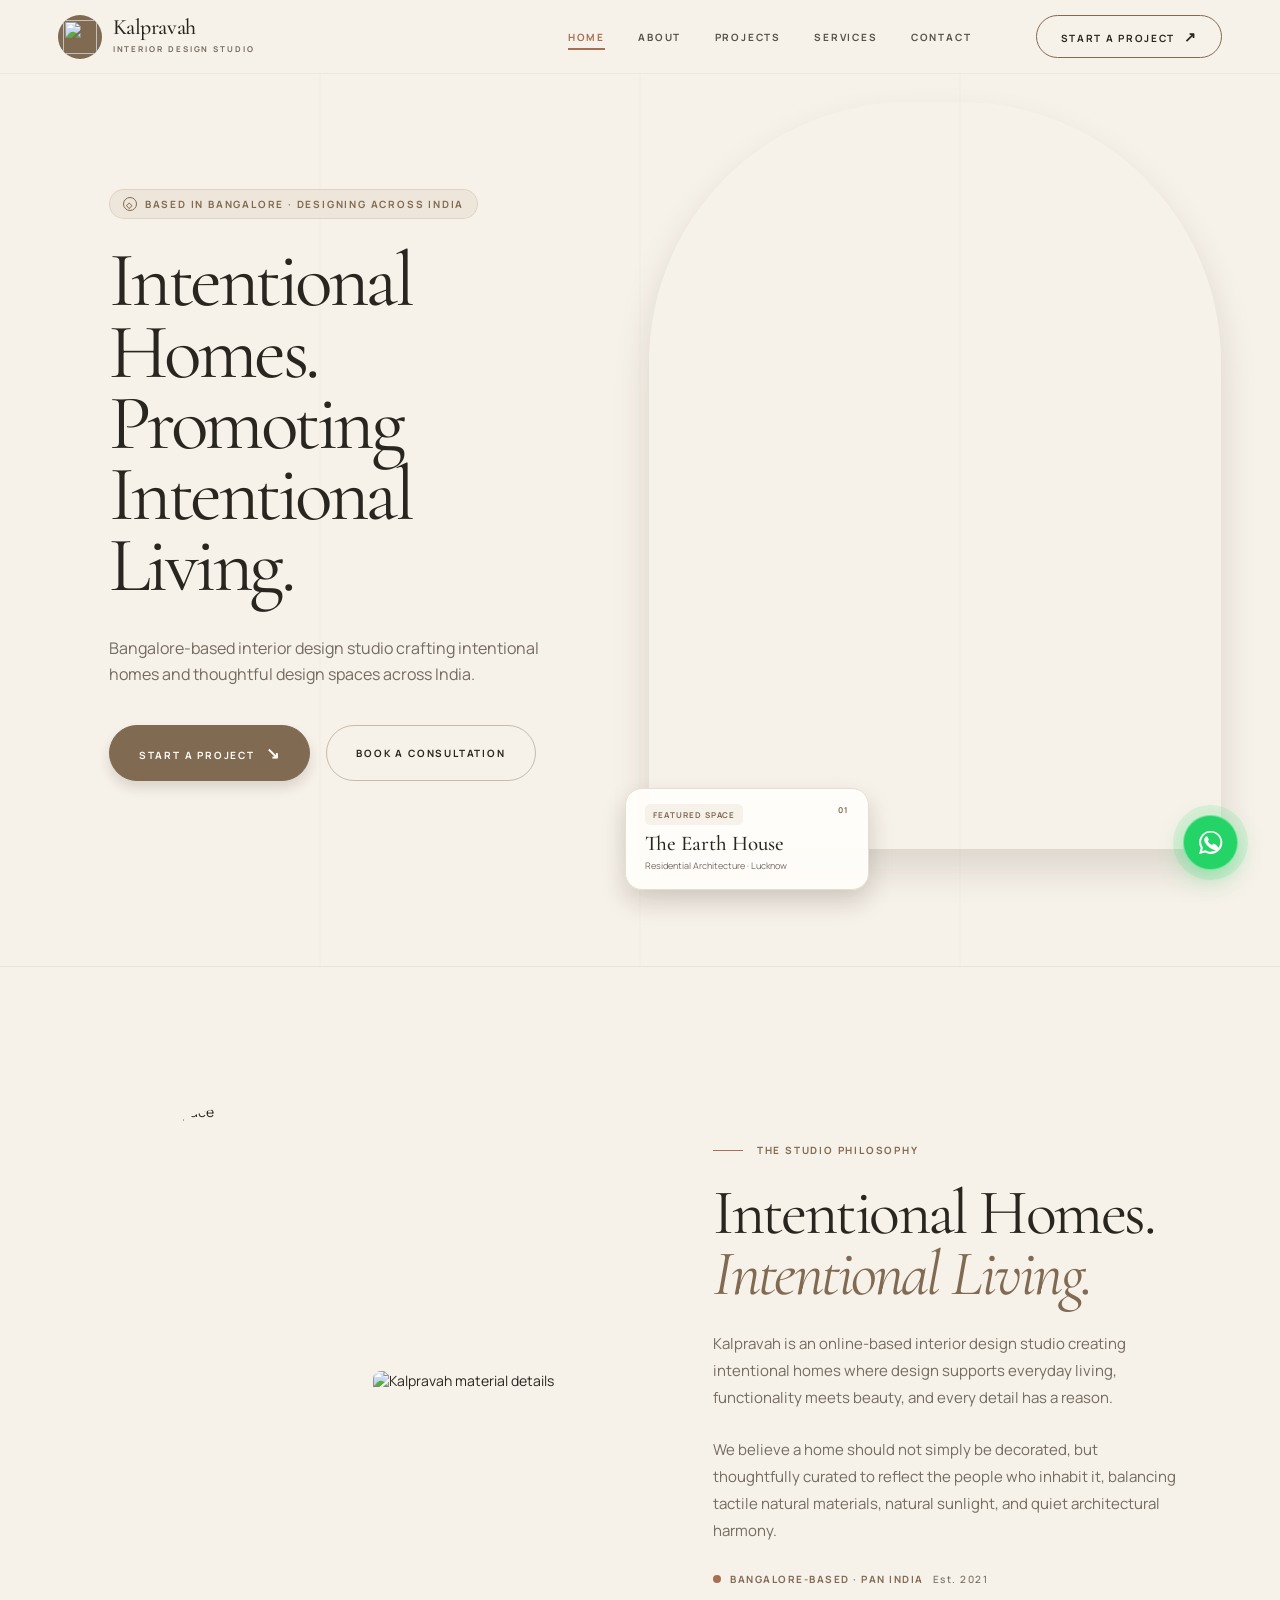
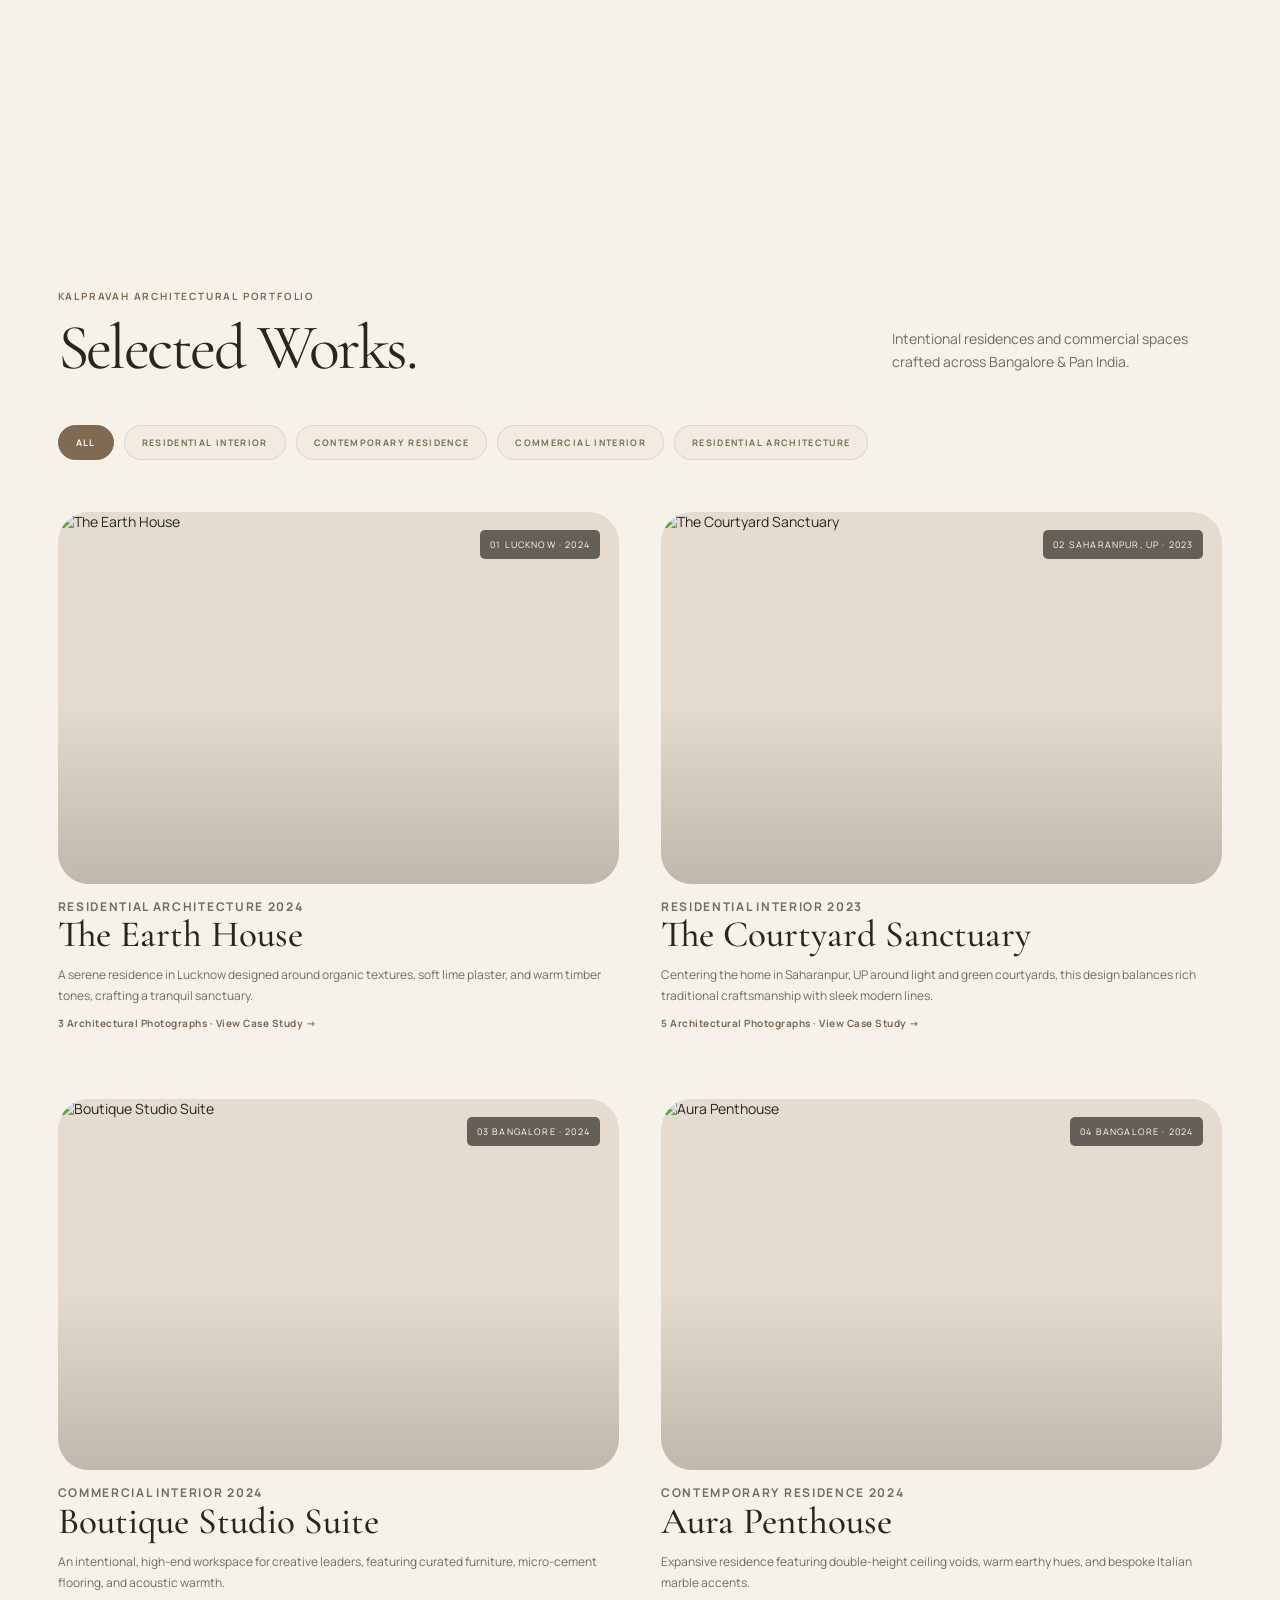
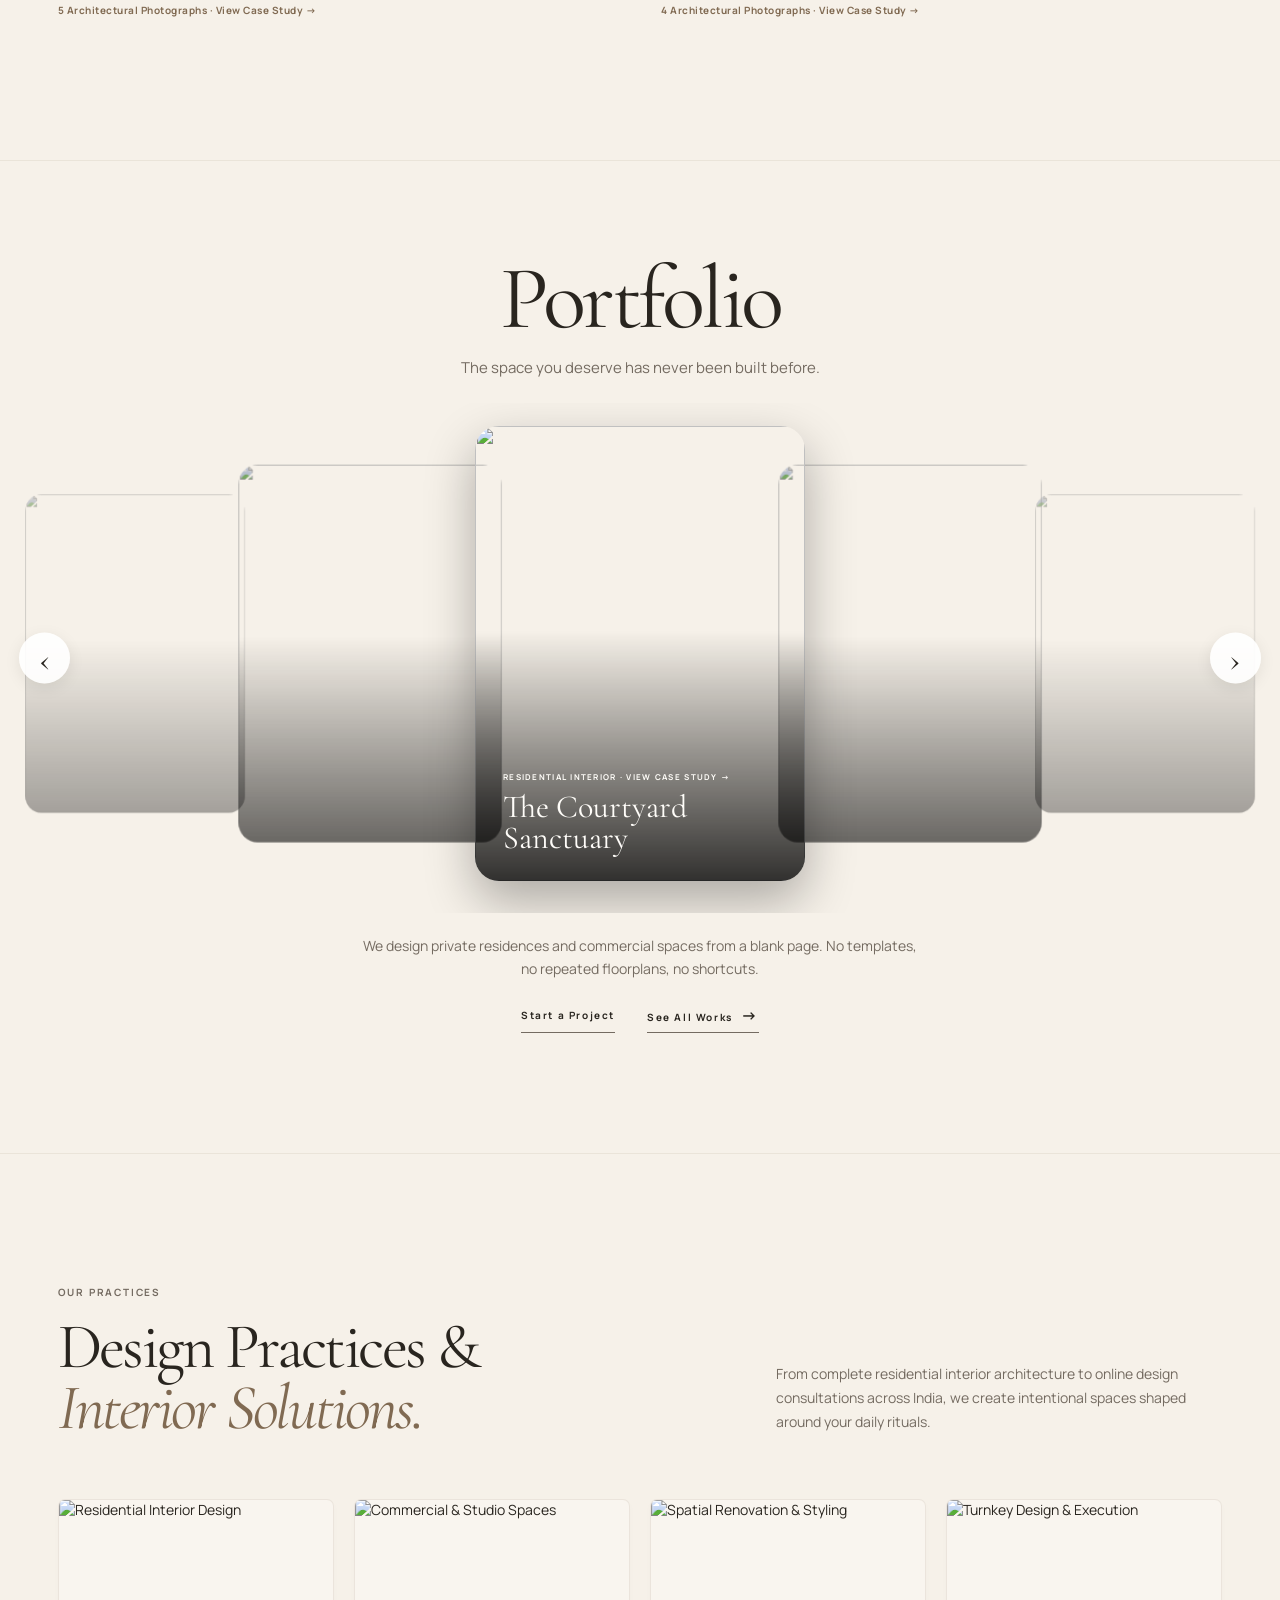
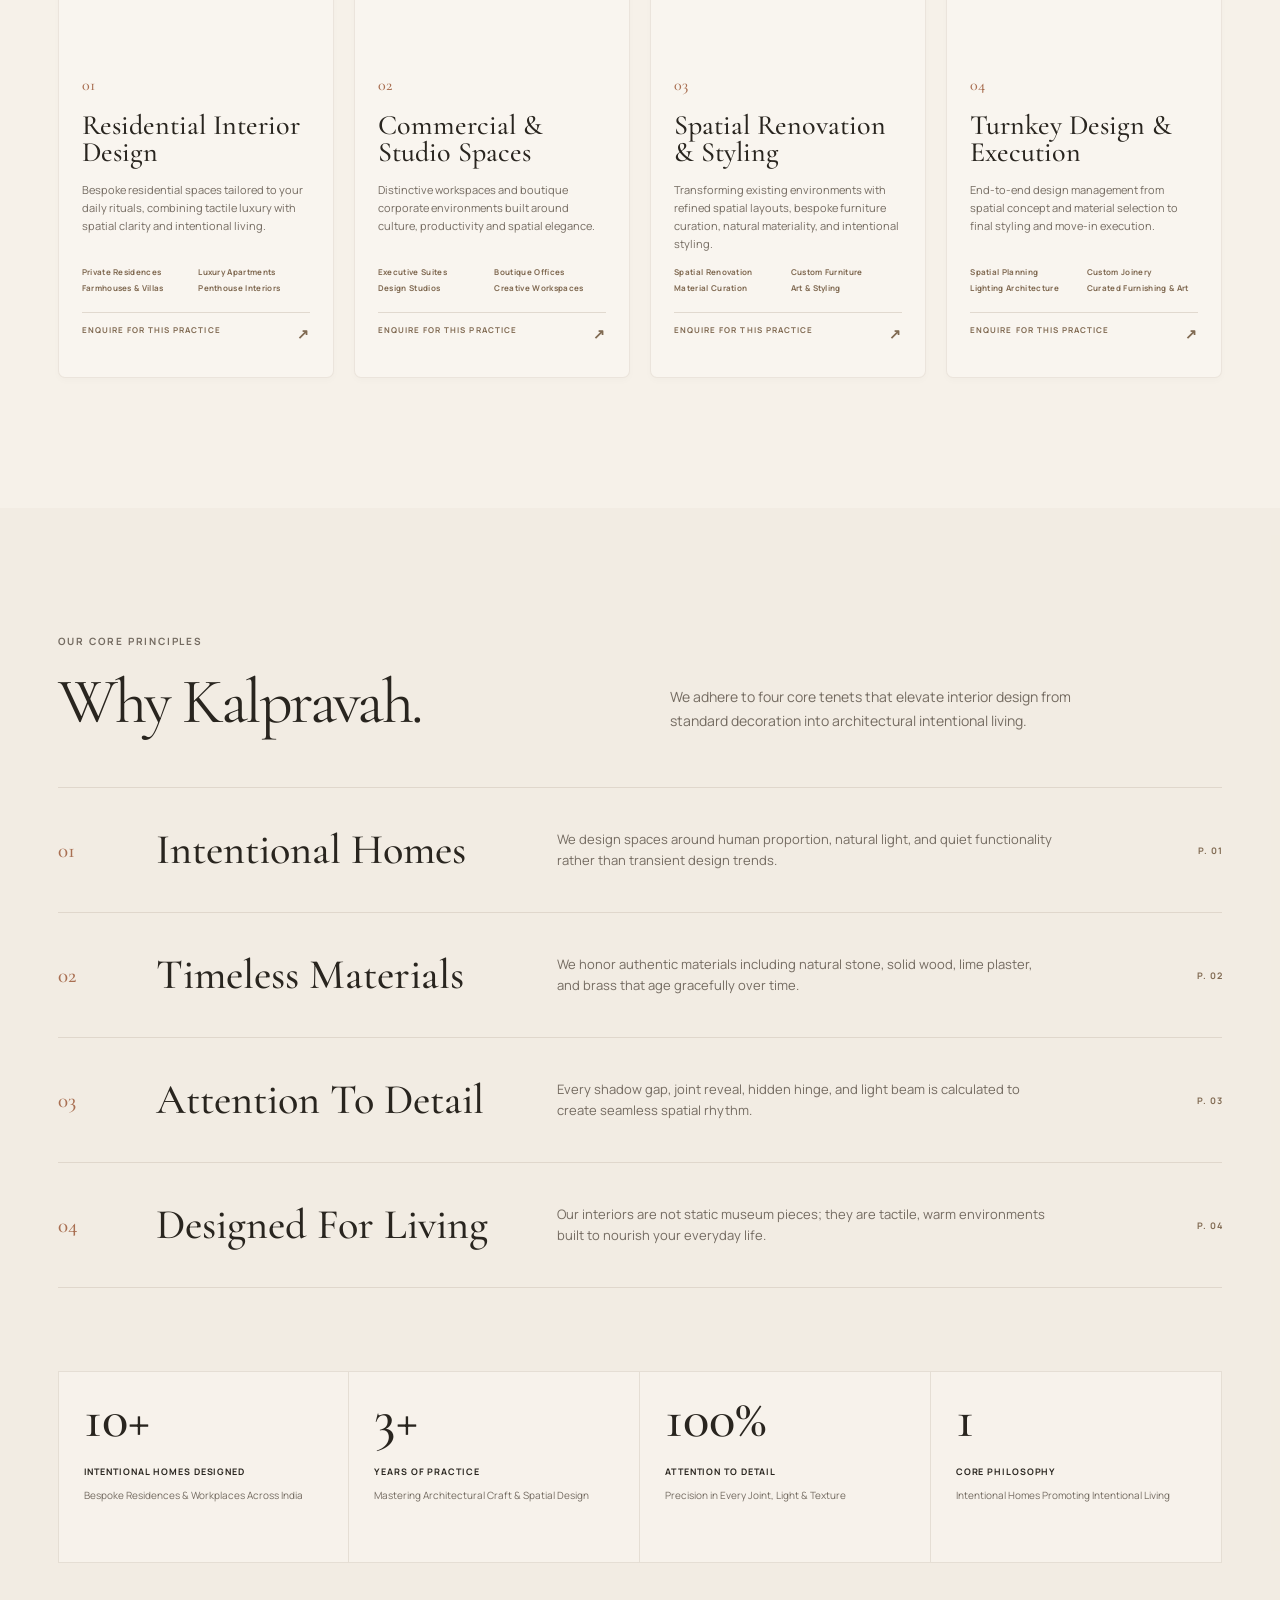
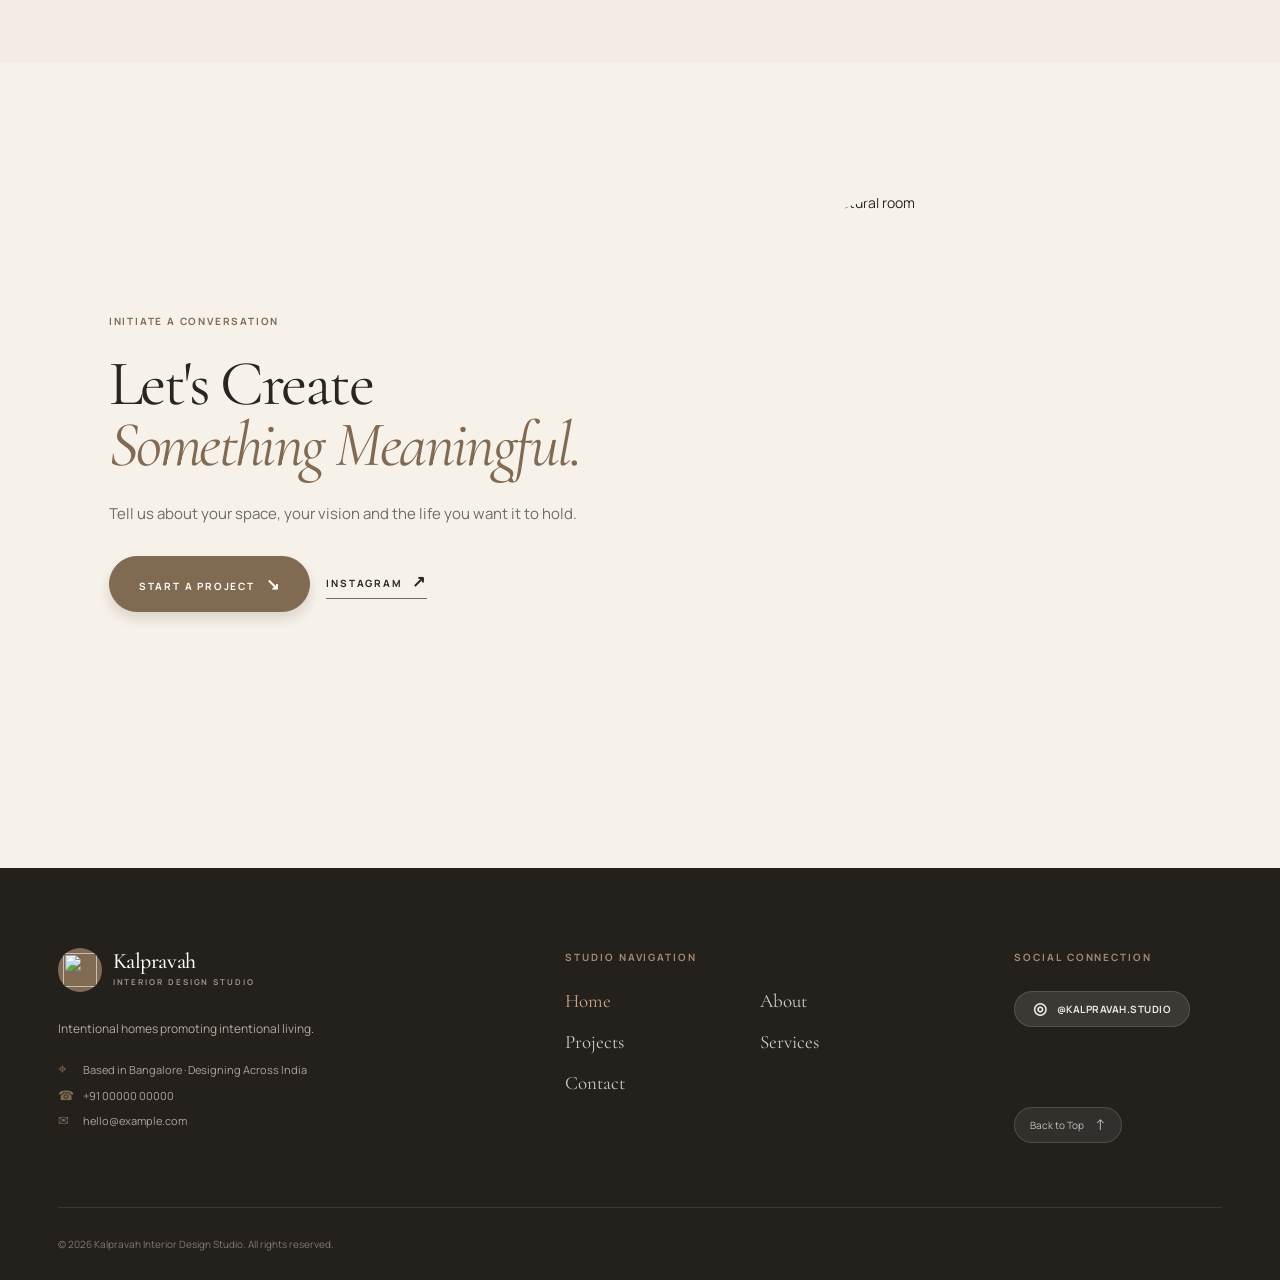
==== commit 3c34b895: "enhancements" ====
--- a/index.html
+++ b/index.html
@@ -69,7 +69,7 @@
         <div class="hero-copy reveal">
           <p class="eyebrow compass">BASED IN BANGALORE · DESIGNING ACROSS INDIA</p>
           <h1><span>Intentional Homes.</span><span>Promoting</span><span>Intentional Living.</span></h1>
-          <p class="body-copy">Bangalore-based interior design studio crafting intentional homes and thoughtful architectural spaces across India.</p>
+          <p class="body-copy">Bangalore-based interior design studio crafting intentional homes and thoughtful design spaces across India.</p>
           <div class="hero-actions">
             <button class="button button-solid" type="button" data-open-project>START A PROJECT <span>↘</span></button>
             <button class="button button-outline" type="button" data-scroll="projects">BOOK A CONSULTATION</button>
@@ -151,7 +151,7 @@
         <div class="principle-list" id="principle-list"></div>
         <div class="stats reveal">
           <div><b>10+</b><span>INTENTIONAL HOMES DESIGNED</span><p>Bespoke Residences &amp; Workplaces Across India</p></div>
-          <div><b>5+</b><span>YEARS OF PRACTICE</span><p>Mastering Architectural Craft &amp; Spatial Design</p></div>
+          <div><b>3+</b><span>YEARS OF PRACTICE</span><p>Mastering Architectural Craft &amp; Spatial Design</p></div>
           <div><b>100%</b><span>ATTENTION TO DETAIL</span><p>Precision in Every Joint, Light &amp; Texture</p></div>
           <div><b>1</b><span>CORE PHILOSOPHY</span><p>Intentional Homes Promoting Intentional Living</p></div>
         </div>
@@ -172,14 +172,13 @@
       <div class="footer-top">
         <div class="footer-brand">
           <a class="brand" href="#home"><span class="brand-mark"><img src="https://kalpravah-ali.vercel.app/logo-cream-transparent.png" alt="" /></span><span><strong>Kalpravah</strong><small>INTERIOR DESIGN STUDIO</small></span></a>
-          <p>Intentional homes promoting intentional living. Based in Bangalore · Designing Across India</p>
-          <a href="tel:+910000000000">+91 00000 00000</a>
-          <a href="mailto:hello@example.com">hello@example.com</a>
+          <p>Intentional homes promoting intentional living.</p>
+          <div class="footer-contact-list"><span class="footer-location">Based in Bangalore · Designing Across India</span><span class="footer-phone">+91 00000 00000</span><span class="footer-email">hello@example.com</span></div>
         </div>
-        <div class="footer-nav"><p>STUDIO NAVIGATION</p><a href="./">Home</a><a href="about/">About</a><a href="projects/">Projects</a><a href="services/">Services</a><a href="contact/">Contact</a></div>
-        <div class="footer-social"><p>SOCIAL CONNECTION</p><a href="contact/">@KALPRAVAH.STUDIO</a><button type="button" data-scroll="home">Back to Top <span>↑</span></button></div>
+        <div class="footer-nav"><p>STUDIO NAVIGATION</p><nav class="footer-nav-links" aria-label="Footer navigation"><a href="./" aria-current="page">Home</a><a href="about/">About</a><a href="projects/">Projects</a><a href="services/">Services</a><a href="contact/">Contact</a></nav></div>
+        <div class="footer-social"><p>SOCIAL CONNECTION</p><a href="https://www.instagram.com/kalpravah.studio/" target="_blank" rel="noopener noreferrer">@KALPRAVAH.STUDIO</a><button type="button" data-scroll="home">Back to Top <span>↑</span></button></div>
       </div>
-      <div class="footer-bottom"><span>© 2026 Kalpravah Interior Design Studio. All rights reserved.</span><span>Lucknow · Saharanpur · Bangalore · Pan India</span></div>
+      <div class="footer-bottom"><span>© 2026 Kalpravah Interior Design Studio. All rights reserved.</span></div>
     </footer>
 
     <div class="toast" role="status" aria-live="polite">This is a placeholder for the enquiry integration.</div>
--- a/styles.css
+++ b/styles.css
@@ -217,19 +217,29 @@
   .contact-image:hover img { transform: scale(1.04); }
 }
 
-footer { padding: 70px max(4.5vw, 24px) 22px; background: var(--dark); color: var(--ivory); }
-.footer-top { display: grid; grid-template-columns: 1.3fr .6fr .6fr; gap: 90px; max-width: 1310px; margin: auto; padding-bottom: 55px; }
+footer { padding: 80px max(4.5vw, 24px) 28px; background: var(--dark); color: var(--ivory); }
+.footer-top { display: grid; grid-template-columns: 1.17fr 1fr .6fr; gap: clamp(45px, 8vw, 130px); max-width: 1310px; margin: auto; padding-bottom: 64px; }
 footer .brand { color: var(--ivory); }
 footer .brand small { color: rgba(237,228,216,.6); }
-.footer-brand > p { max-width: 335px; margin: 23px 0 18px; color: rgba(237,228,216,.7); font-size: 12px; line-height: 1.7; }
-.footer-brand > a { display: block; margin-top: 7px; color: rgba(255,253,249,.83); font-size: 11px; }
-.footer-brand > .brand { display: inline-flex; margin-top: 0; }
-.footer-nav, .footer-social { display: grid; align-content: start; gap: 11px; }
-.footer-nav p, .footer-social p { margin: 3px 0 12px; color: rgba(237,228,216,.55); font-size: 9px; font-weight: 700; letter-spacing: .15em; }
-.footer-nav a, .footer-social a { color: rgba(255,253,249,.85); font-size: 11px; }
-.footer-social button { width: max-content; margin-top: 24px; border: 1px solid rgba(255,253,249,.18); border-radius: 99px; padding: 11px 16px; background: rgba(255,253,249,.05); color: var(--ivory); font-size: 9px; font-weight: 700; letter-spacing: .12em; }
-.footer-social button span { margin-left: 10px; font-size: 15px; }
-.footer-bottom { display: flex; justify-content: space-between; gap: 16px; max-width: 1310px; margin: auto; padding-top: 21px; border-top: 1px solid rgba(255,253,249,.1); color: rgba(237,228,216,.46); font-size: 9px; letter-spacing: .06em; }
+.footer-brand > .brand { display: inline-flex; }
+.footer-brand > p { max-width: 365px; margin: 27px 0 22px; color: rgba(237,228,216,.7); font-size: 12px; line-height: 1.7; }
+.footer-contact-list { display: grid; gap: 9px; }
+.footer-contact-list span { color: rgba(237,228,216,.68); font-size: 11px; line-height: 1.5; }
+.footer-contact-list span::before { display: inline-block; width: 25px; color: var(--taupe); font-size: 15px; line-height: 1; }
+.footer-contact-list .footer-location::before { content: "⌖"; }
+.footer-contact-list .footer-phone::before { content: "☎"; font-size: 13px; }
+.footer-contact-list .footer-email::before { content: "✉"; font-size: 13px; }
+.footer-nav, .footer-social { display: grid; align-content: start; }
+.footer-nav p, .footer-social p { margin: 2px 0 27px; color: #a38a75; font-size: 10px; font-weight: 700; letter-spacing: .19em; }
+.footer-nav-links { display: grid; grid-template-columns: repeat(2, minmax(90px, 1fr)); gap: 20px 42px; }
+.footer-nav a { width: max-content; color: rgba(255,253,249,.77); font: 400 19px/1.1 var(--serif); transition: color .2s ease; }
+.footer-nav a:hover, .footer-nav a[aria-current="page"] { color: #cba487; }
+.footer-social { justify-items: start; }
+.footer-social > a { display: inline-flex; align-items: center; gap: 9px; border: 1px solid rgba(255,253,249,.14); border-radius: 99px; padding: 10px 18px; background: rgba(255,253,249,.11); color: rgba(255,253,249,.9); font-size: 10px; font-weight: 700; letter-spacing: .05em; white-space: nowrap; }
+.footer-social > a::before { content: "◎"; font-size: 16px; line-height: .7; }
+.footer-social button { display: inline-flex; align-items: center; gap: 11px; margin-top: 80px; border: 1px solid rgba(255,253,249,.14); border-radius: 99px; padding: 10px 15px; background: rgba(255,253,249,.07); color: rgba(255,253,249,.7); font-size: 10px; }
+.footer-social button span { font-size: 15px; line-height: .7; }
+.footer-bottom { max-width: 1310px; margin: auto; border-top: 1px solid rgba(255,253,249,.1); padding-top: 29px; color: rgba(237,228,216,.46); font-size: 10px; line-height: 1.5; }
 .toast { position: fixed; z-index: 1000; bottom: 25px; left: 50%; max-width: calc(100% - 40px); padding: 13px 20px; border-radius: 99px; background: var(--ink); color: var(--ivory); font-size: 11px; opacity: 0; pointer-events: none; transform: translate(-50%, 30px); transition: .3s ease; }
 .toast.show { opacity: 1; transform: translate(-50%, 0); }
 .reveal { opacity: 0; transform: translateY(28px); transition: opacity .7s ease, transform .7s ease; }
@@ -399,6 +409,66 @@
 .case-detail-next-actions a { border-radius: 99px; padding: 16px 23px; background: var(--clay); font-size: 10px; font-weight: 700; letter-spacing: .08em; white-space: nowrap; }
 .case-detail-next-actions a:last-child { background: #38322d; }
 .standalone-services { padding-top: 50px; }
+.services-hero { border-bottom: 1px solid var(--line); }
+.services-hero-inner { max-width: 1440px; margin: auto; padding: 138px 32px 97px; }
+.services-hero .section-kicker::before, .services-page .services-intro .section-kicker::before, .services-craft .section-kicker::before, .services-faq .section-kicker::before { display: inline-block; width: 31px; height: 1px; margin: 0 12px 4px 0; background: var(--taupe); content: ""; }
+.services-hero h1 { max-width: 1100px; margin: 26px 0 26px; font: 400 clamp(68px, 7.7vw, 112px)/.88 var(--serif); letter-spacing: -.055em; }
+.services-hero h1 em { color: var(--taupe); }
+.services-hero-inner > p:last-child { max-width: 785px; margin: 0; color: var(--muted); font-size: clamp(15px, 1.25vw, 18px); line-height: 1.75; }
+.services-page .standalone-services { padding-top: 140px; padding-bottom: 140px; }
+.services-page .services-intro { grid-template-columns: minmax(0, 1.2fr) minmax(0, .8fr); gap: 18px 65px; margin-bottom: 78px; }
+.services-page .services-intro h2 { max-width: 740px; }
+.services-page .services-intro > p:not(.section-kicker) { max-width: 510px; font-size: 14px; }
+.services-page .services-grid { grid-template-columns: repeat(2, minmax(0, 1fr)); gap: 40px 48px; }
+.services-page .service-card { border: 1px solid var(--line); border-radius: 23px; background: var(--ivory); box-shadow: 0 5px 13px rgba(66,47,30,.04); }
+.services-page .service-card-image { position: relative; height: 315px; overflow: hidden; }
+.services-page .service-card-image img { width: 100%; height: 100%; aspect-ratio: auto; object-fit: cover; }
+.services-page .service-card:hover .service-card-image img { transform: scale(1.045); }
+.services-page .service-num { position: absolute; z-index: 1; top: 17px; left: 17px; margin: 0; border-radius: 99px; padding: 7px 13px; background: rgba(255,253,249,.92); color: var(--taupe); font: 700 10px/1 var(--sans); letter-spacing: .1em; }
+.services-page .service-body { padding: 30px 32px 32px; }
+.services-page .service-card h3 { min-height: 0; font-size: clamp(29px, 3vw, 39px); }
+.services-page .service-card > .service-body > p { min-height: 62px; margin: 16px 0 24px; font-size: 13px; line-height: 1.7; }
+.services-page .service-tags { gap: 10px 20px; margin: 0 0 24px; border-top: 1px solid var(--line); padding-top: 19px; color: var(--muted); font-size: 10px; font-weight: 500; letter-spacing: 0; }
+.services-page .service-tags span::before { margin-right: 8px; color: var(--clay); content: "•"; }
+.services-page .service-card button { margin-top: auto; padding: 15px 0 0; font-size: 10px; }
+.services-methodology { border-top: 1px solid var(--line); padding: 120px 32px 135px; }
+.services-methodology-inner { max-width: 1310px; margin: auto; }
+.services-methodology .services-intro { margin-bottom: 75px; }
+.methodology-layout { display: grid; grid-template-columns: minmax(0, .9fr) minmax(0, 1.2fr); gap: 30px; align-items: start; }
+.methodology-steps { display: grid; gap: 10px; }
+.methodology-step { display: grid; grid-template-columns: 34px minmax(0, 1fr) 18px; gap: 18px; align-items: center; width: 100%; border: 1px solid transparent; border-radius: 20px; padding: 23px 24px; background: transparent; color: var(--ink); text-align: left; transition: background .3s ease, border-color .3s ease, box-shadow .3s ease; }
+.methodology-step:hover, .methodology-step.is-active { border-color: #d7cbbb; background: #eee8df; box-shadow: 0 4px 10px rgba(53,37,24,.05); }
+.methodology-step > span:first-child { color: var(--taupe); font: 400 20px/1 var(--serif); }
+.methodology-step strong { display: block; font: 400 29px/1 var(--serif); }
+.methodology-step small { display: block; margin-top: 7px; color: var(--muted); font-size: 11px; line-height: 1.5; }
+.methodology-step > span:last-child { color: var(--taupe); font-size: 25px; }
+.methodology-detail { min-height: 500px; border: 1px solid var(--line); border-radius: 25px; padding: 55px 50px 42px; background: #f1ebe2; box-shadow: 0 14px 23px rgba(51,37,26,.1); }
+.methodology-detail-top { display: flex; align-items: center; justify-content: space-between; border-bottom: 1px solid #ded4c8; padding-bottom: 26px; }
+.methodology-detail-top > span { color: #c8b6a4; font: 400 53px/1 var(--serif); }
+.methodology-detail-top small { border-radius: 99px; padding: 6px 12px; background: var(--taupe); color: white; font-size: 9px; letter-spacing: .1em; }
+.methodology-detail h3 { margin: 32px 0 13px; font: 400 clamp(36px, 4vw, 52px)/1 var(--serif); }
+.methodology-detail > p { margin: 0 0 29px; color: var(--muted); font-size: 15px; line-height: 1.6; }
+.methodology-detail-note { border-radius: 13px; padding: 18px 20px; background: rgba(255,253,249,.55); }
+.methodology-detail-note span { color: var(--clay); font-size: 9px; font-weight: 700; letter-spacing: .1em; }
+.methodology-detail-note p { margin: 8px 0 0; color: var(--ink); font-size: 12px; line-height: 1.65; }
+.methodology-progress { display: flex; align-items: center; justify-content: space-between; margin-top: 31px; border-top: 1px solid #ded4c8; padding-top: 23px; }
+.methodology-progress > div { display: flex; gap: 7px; }
+.methodology-progress > div span { width: 8px; height: 7px; border-radius: 99px; background: #d6cbc0; transition: width .3s ease, background .3s ease; }
+.methodology-progress > div span.is-active { width: 31px; background: var(--clay); }
+.methodology-progress small { color: var(--muted); font-size: 11px; }
+.services-craft { padding: 0 32px 120px; }
+.services-craft-inner { display: grid; grid-template-columns: 1fr 1fr; max-width: 1310px; min-height: 650px; margin: auto; overflow: hidden; border-radius: 25px; }
+.services-craft-image img { width: 100%; height: 100%; object-fit: cover; }
+.services-craft-copy { padding: clamp(50px, 5vw, 82px); background: #a6755a; color: white; }
+.services-craft-copy .section-kicker { color: #f2d9ca; }
+.services-craft-copy .section-kicker::before { background: #f2d9ca; }
+.services-craft-copy h2 { margin: 27px 0 30px; font-size: clamp(52px, 5vw, 76px); }
+.services-craft-copy h2 em { color: #f5dfd0; }
+.services-craft-copy > p:not(.section-kicker) { max-width: 470px; color: #f3e5dc; font-size: 15px; line-height: 1.75; }
+.services-craft-pillars { display: grid; grid-template-columns: 1fr 1fr; gap: 12px; margin: 55px 0 35px; border-top: 1px solid rgba(255,255,255,.22); padding-top: 31px; }
+.services-craft-pillars span { border: 1px solid rgba(255,255,255,.24); border-radius: 10px; padding: 14px 16px; color: white; font-size: 10px; font-weight: 700; letter-spacing: .06em; }
+.services-craft .button-light { border: 1px solid white; border-radius: 99px; padding: 15px 24px; background: white; color: var(--ink); font-size: 10px; font-weight: 700; letter-spacing: .12em; }
+.services-faq { padding-top: 100px; }
 .service-note { display: grid; grid-template-columns: 1fr 1.15fr; gap: 45px 80px; align-items: end; padding: 130px max(4.5vw, 24px); background: rgba(237,228,216,.42); }
 .service-note > * { max-width: 610px; }
 .service-note h2 { grid-row: 2 / span 2; }
@@ -412,6 +482,31 @@
 .contact-details { display: grid; gap: 9px; margin-top: 45px; color: var(--taupe); font-size: 11px; font-weight: 700; letter-spacing: .08em; }
 .contact-details span { margin-top: 9px; color: var(--muted); font-weight: 500; }
 .enquiry { display: grid; grid-template-columns: .9fr 1.1fr; gap: 80px; padding: 125px max(9vw, 24px); border-top: 1px solid rgba(128,106,82,.12); background: rgba(237,228,216,.35); }
+.contact-page .contact-page-hero { display: block; min-height: 0; max-width: none; margin: 0; border-bottom: 1px solid var(--line); padding: 0; }
+.contact-page-hero-inner { max-width: 1440px; margin: auto; padding: 138px 32px 96px; }
+.contact-page-hero-inner .section-kicker::before { display: inline-block; width: 31px; height: 1px; margin: 0 12px 4px 0; background: var(--taupe); content: ""; }
+.contact-page-hero-inner h1 { margin: 24px 0 26px; font: 400 clamp(68px, 7.7vw, 112px)/.9 var(--serif); letter-spacing: -.055em; }
+.contact-page-hero-inner > p:last-child { max-width: 790px; margin: 0; color: var(--muted); font-size: clamp(15px, 1.25vw, 18px); line-height: 1.75; }
+.contact-enquiry { padding: 110px 32px 125px; }
+.contact-enquiry-inner { display: grid; grid-template-columns: minmax(0, .83fr) minmax(0, 1.17fr); gap: clamp(55px, 7vw, 105px); align-items: start; max-width: 1376px; margin: auto; }
+.contact-studio-details > h2 { margin: 14px 0 42px; font: 400 clamp(36px, 3.2vw, 48px)/1.05 var(--serif); letter-spacing: -.035em; }
+.contact-info-list { display: grid; gap: 26px; }
+.contact-info-item { display: grid; grid-template-columns: 44px minmax(0, 1fr); gap: 16px; align-items: start; }
+.contact-info-icon { display: grid; width: 43px; height: 43px; border-radius: 13px; place-items: center; background: #eee8df; color: var(--taupe); font-size: 25px; line-height: 1; }
+.contact-info-item h3 { margin: 2px 0 6px; font-size: 13px; font-weight: 700; }
+.contact-info-item p { margin: 0 0 5px; color: var(--muted); font-size: 12px; line-height: 1.5; }
+.contact-info-item button { border: 0; border-bottom: 1px solid var(--taupe); padding: 0 0 2px; background: transparent; color: var(--taupe); font-size: 12px; font-weight: 700; text-align: left; }
+.contact-practice-note { margin-top: 43px; border: 1px solid var(--line); border-radius: 20px; padding: 25px 26px; background: #f0e9df; }
+.contact-practice-note h3 { margin: 0 0 12px; font: 400 26px/1.1 var(--serif); }
+.contact-practice-note p { margin: 0; color: var(--muted); font-size: 12px; line-height: 1.75; }
+.contact-page .contact-form-panel { border-radius: 25px; padding: 42px 48px 48px; background: #f1ebe2; box-shadow: none; }
+.contact-form-heading { margin-bottom: 26px; border-bottom: 1px solid #ded4c8; padding-bottom: 22px; }
+.contact-form-heading h2 { margin: 0 0 4px; font: 400 clamp(28px, 2.7vw, 37px)/1.1 var(--serif); letter-spacing: -.02em; }
+.contact-form-heading p { margin: 0; color: var(--muted); font-size: 12px; }
+.contact-page .project-form-row-three { grid-template-columns: repeat(2, minmax(0, 1fr)); }
+.contact-page .project-form-row-three label:last-child { grid-column: 1 / -1; }
+.contact-page .project-form input, .contact-page .project-form select, .contact-page .project-form textarea { background: #f7f2eb; }
+.contact-page .project-form-submit { margin-top: 3px; }
 .project-form-host { min-width: 0; border: 1px solid var(--line); border-radius: 26px; padding: clamp(24px, 3vw, 42px); background: var(--paper); box-shadow: 0 18px 42px rgba(50,33,19,.07); }
 .project-form { display: grid; gap: 20px; }
 .project-form-row { display: grid; grid-template-columns: repeat(2, minmax(0, 1fr)); gap: 18px; }
@@ -605,10 +700,10 @@
   .contact-image { width: calc(100% - 50px); margin: auto; }
   .contact-image img { height: 420px; }
   footer { padding: 57px 24px 22px; }
-  .footer-top { grid-template-columns: 1fr; gap: 35px; padding-bottom: 40px; }
-  .footer-nav, .footer-social { gap: 10px; }
-  .footer-social button { margin-top: 10px; }
-  .footer-bottom { display: grid; gap: 7px; font-size: 8px; line-height: 1.5; }
+  .footer-top { grid-template-columns: 1fr; gap: 46px; padding-bottom: 50px; }
+  .footer-nav-links { max-width: 320px; }
+  .footer-social button { margin-top: 24px; }
+  .footer-bottom { font-size: 9px; }
   .page-hero, .contact-page-hero { grid-template-columns: 1fr; min-height: auto; padding: 48px 24px 86px; gap: 46px; }
   .page-hero h1, .contact-page-hero h1 { font-size: 58px; }
   .page-hero-image, .contact-page-image { width: calc(100% - 44px); min-height: 410px; margin: auto; border-radius: 200px 200px 0 0; }
@@ -666,6 +761,64 @@
   .project-form-submit { font-size: 10px; letter-spacing: .12em; }
 }
 
+@media (max-width: 980px) {
+  .services-page .services-intro { grid-template-columns: 1fr 1fr; gap: 25px; }
+  .services-page .services-grid { gap: 24px; }
+  .services-page .service-card-image { height: 250px; }
+  .services-page .service-body { padding: 25px; }
+  .methodology-layout { gap: 18px; }
+  .methodology-step { gap: 10px; padding: 18px; }
+  .methodology-step strong { font-size: 24px; }
+  .methodology-detail { padding: 35px 30px; }
+  .services-craft-inner { min-height: 550px; }
+  .services-craft-copy { padding: 48px 38px; }
+  .services-craft-pillars { margin-top: 28px; }
+}
+
+@media (max-width: 700px) {
+  .services-hero-inner { padding: 100px 24px 86px; }
+  .services-hero h1 { font-size: clamp(56px, 13vw, 80px); }
+  .services-hero-inner > p:last-child { font-size: 14px; }
+  .services-page .standalone-services { padding: 85px 24px 95px; }
+  .services-page .services-intro { display: block; margin-bottom: 40px; }
+  .services-page .services-intro h2 { margin: 18px 0 22px; font-size: clamp(48px, 12vw, 68px); }
+  .services-page .services-intro > p:not(.section-kicker) { max-width: 100%; font-size: 13px; }
+  .services-page .services-grid { grid-template-columns: 1fr; gap: 24px; }
+  .services-page .service-card { display: flex; }
+  .services-page .service-card-image { height: 235px; }
+  .services-page .service-body { padding: 25px; }
+  .services-page .service-card > .service-body > p { min-height: 0; }
+  .services-page .service-tags { display: grid; }
+  .services-methodology { padding: 85px 24px 100px; }
+  .services-methodology .services-intro { margin-bottom: 42px; }
+  .methodology-layout { grid-template-columns: 1fr; gap: 32px; }
+  .methodology-detail { min-height: 0; }
+  .services-craft { padding: 0 24px 90px; }
+  .services-craft-inner { grid-template-columns: 1fr; }
+  .services-craft-image { height: 320px; }
+  .services-craft-copy { padding: 42px 30px; }
+  .services-craft-copy h2 { font-size: 52px; }
+  .services-craft-pillars { margin: 35px 0 28px; }
+  .services-craft-pillars span { padding: 11px; font-size: 8px; }
+}
+
+@media (max-width: 980px) {
+  .contact-enquiry-inner { gap: 35px; grid-template-columns: minmax(0, .85fr) minmax(0, 1.15fr); }
+  .contact-page .contact-form-panel { padding: 30px; }
+}
+
+@media (max-width: 700px) {
+  .contact-page-hero-inner { padding: 100px 24px 86px; }
+  .contact-page-hero-inner h1 { font-size: clamp(62px, 14vw, 82px); }
+  .contact-page-hero-inner > p:last-child { font-size: 14px; }
+  .contact-enquiry { padding: 82px 24px 100px; }
+  .contact-enquiry-inner { grid-template-columns: 1fr; gap: 58px; }
+  .contact-studio-details > h2 { font-size: 38px; }
+  .contact-page .contact-form-panel { padding: 25px 21px 28px; }
+  .contact-page .project-form-row-three { grid-template-columns: 1fr; }
+  .contact-page .project-form-row-three label:last-child { grid-column: auto; }
+}
+
 @media (prefers-reduced-motion: reduce) {
   *, *::before, *::after { scroll-behavior: auto !important; animation-duration: .01ms !important; transition-duration: .01ms !important; }
 }
